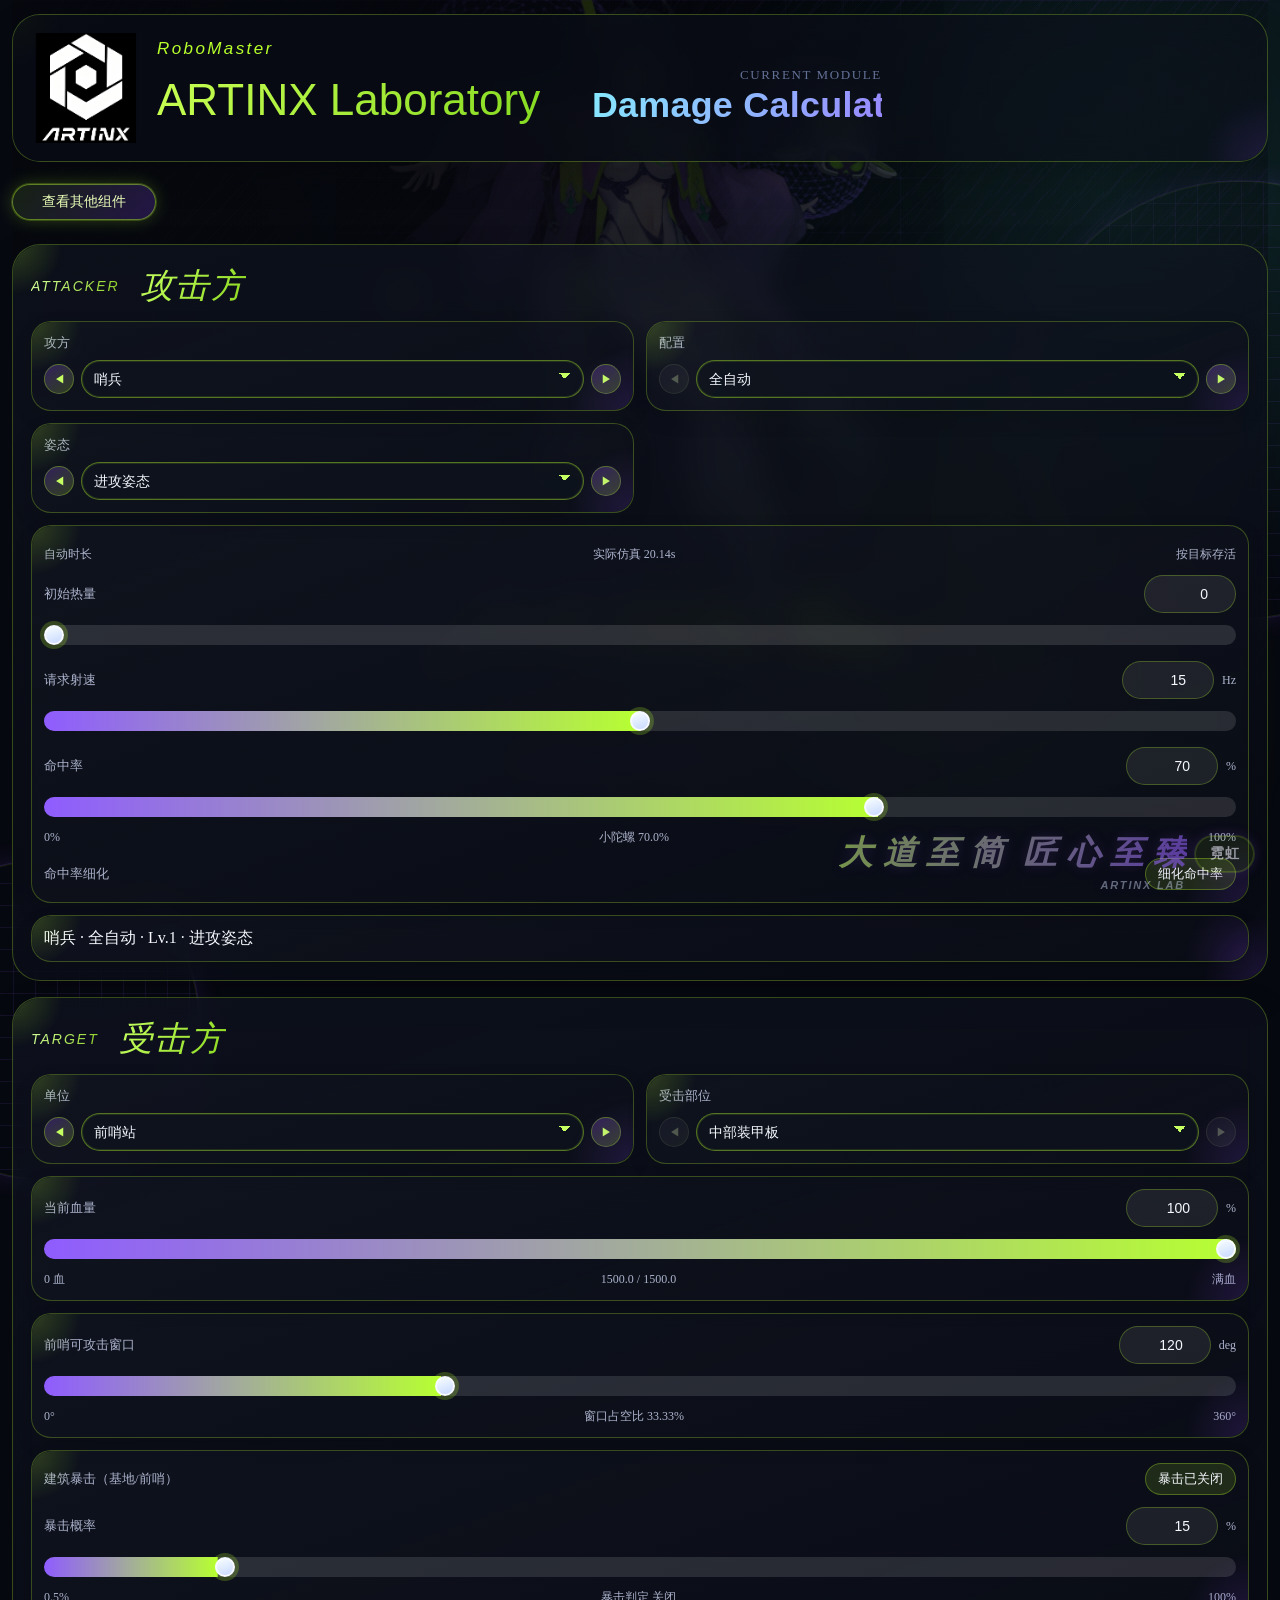
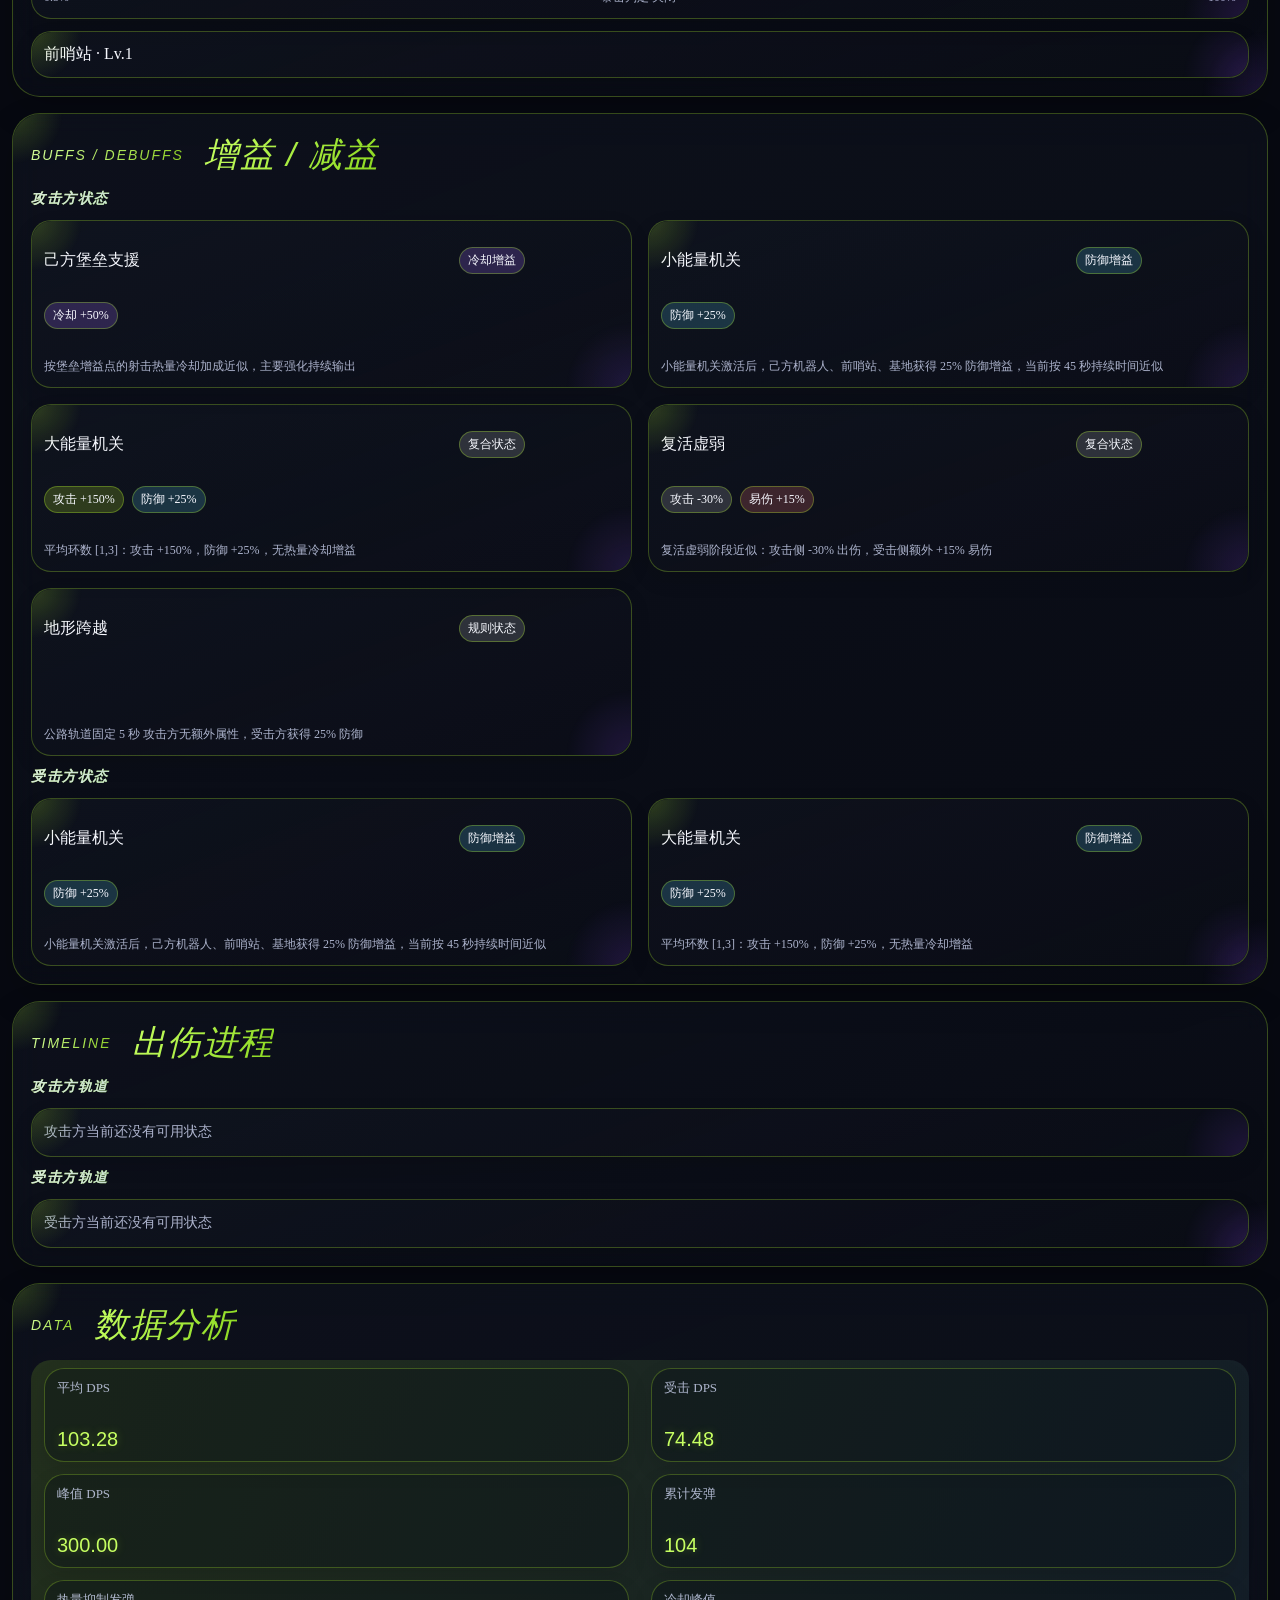
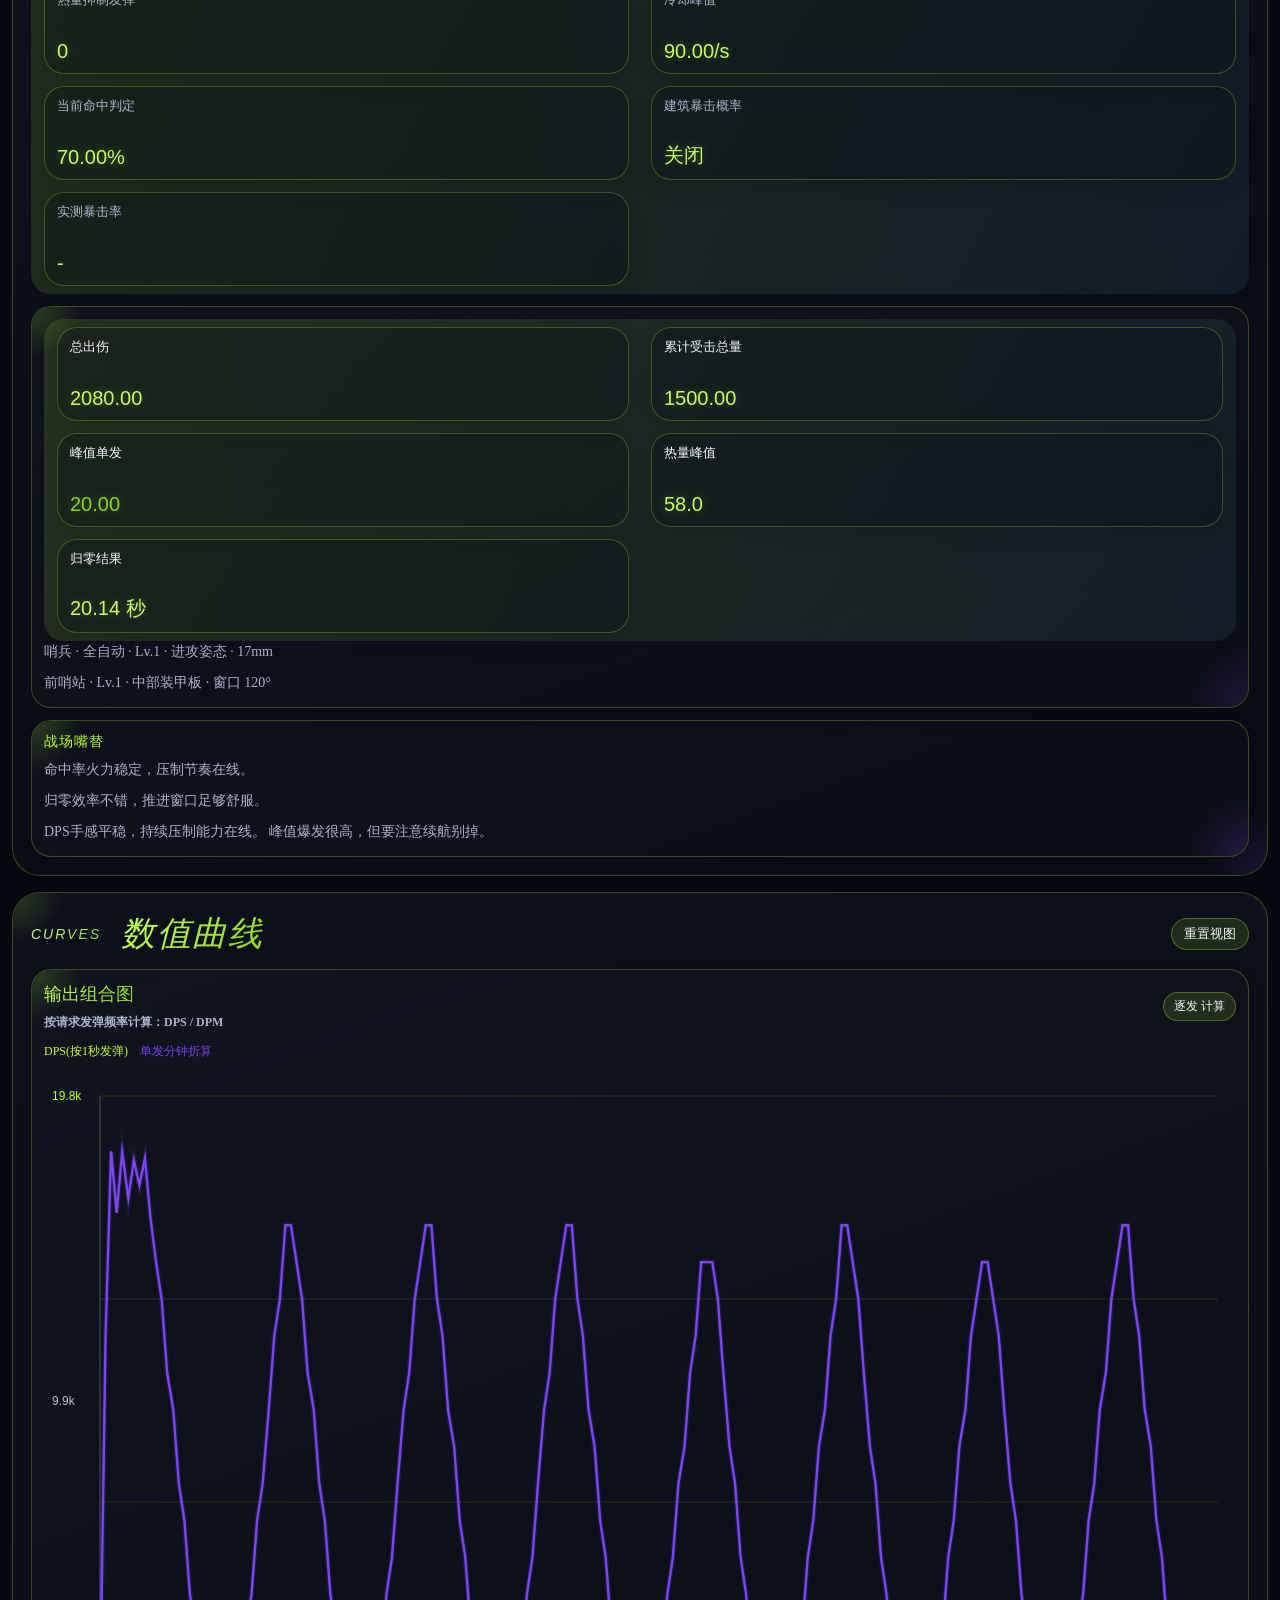
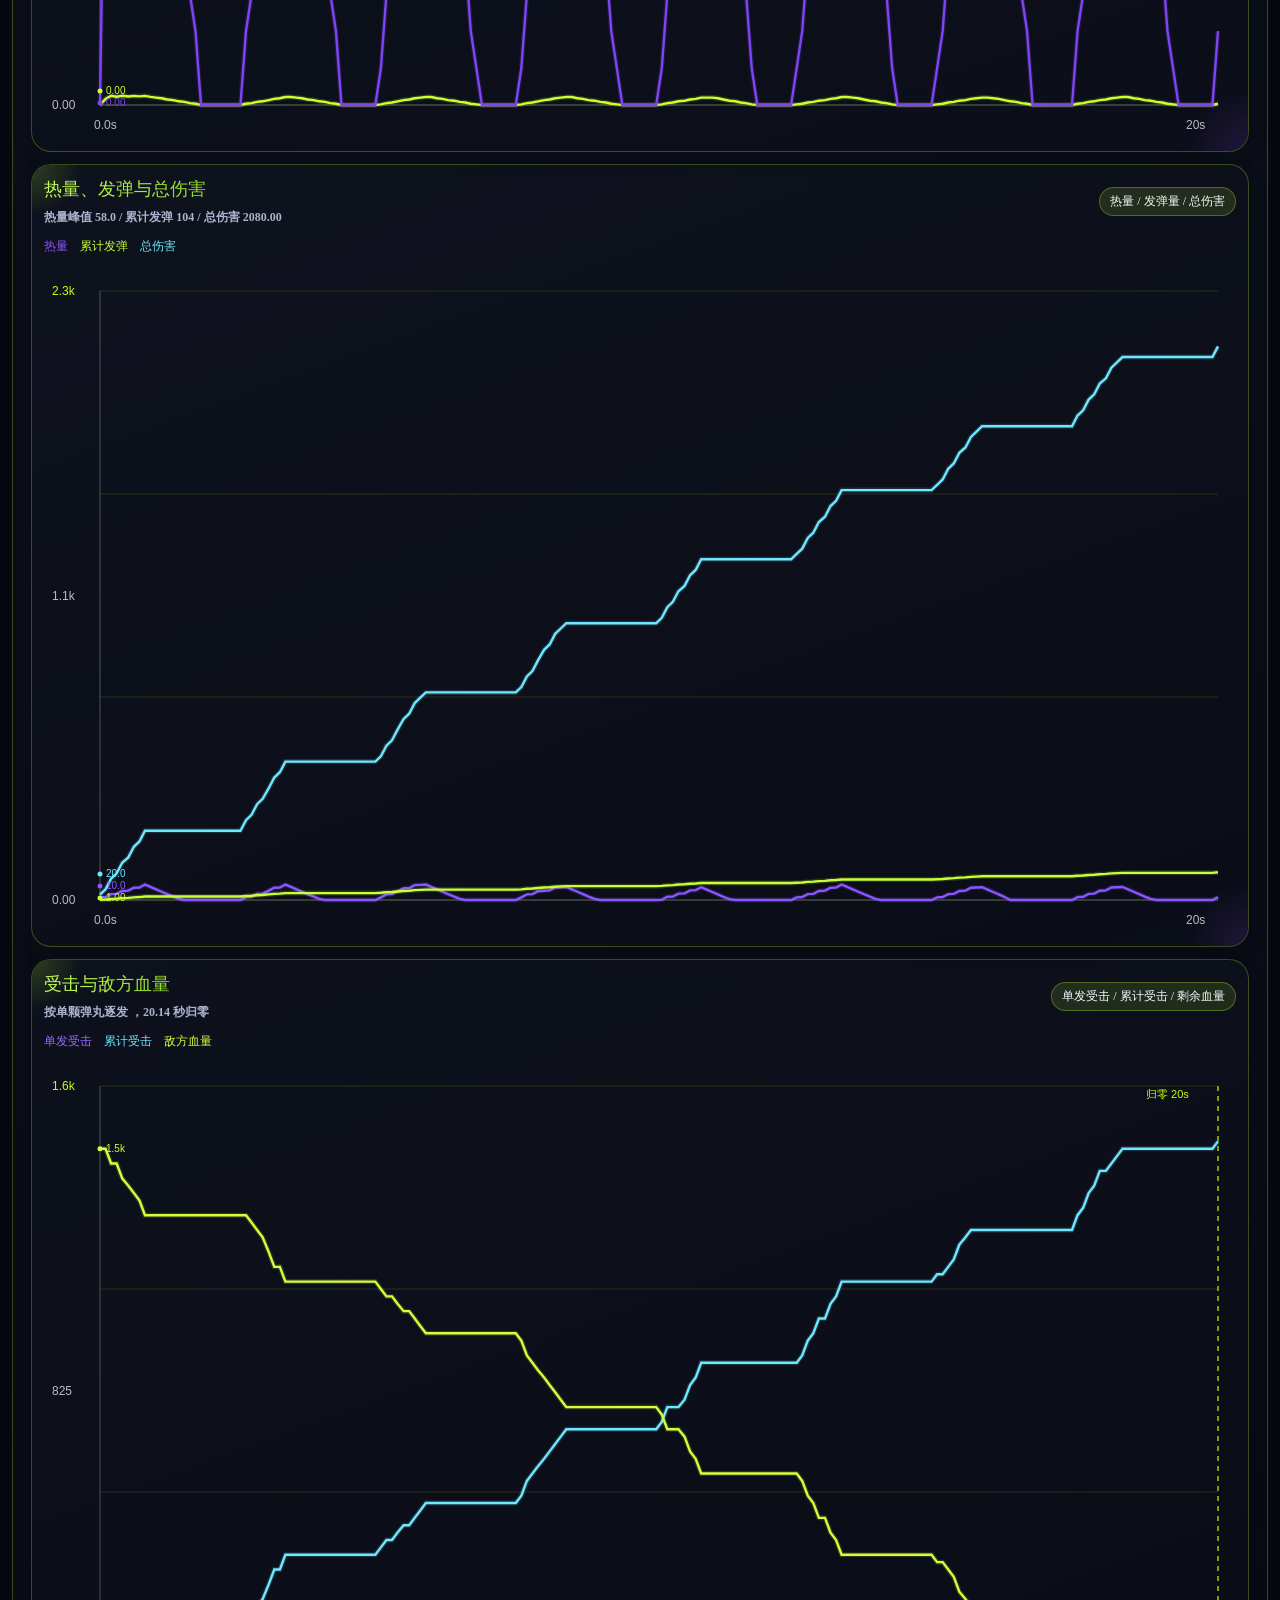
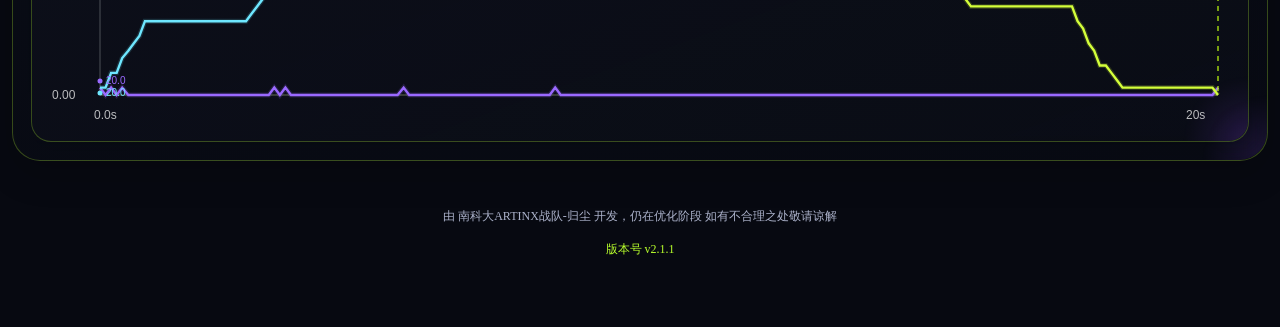
==== pages/ARTINX-Calculate-Lab/ARTINX-Calculate-Lab.html @ 205e6471 "暂时最优版本，实现多组件选择界面/伤害计算优化" ====
<!DOCTYPE html>
<html lang="zh-CN">

<head>
    <meta charset="UTF-8" />
    <meta name="viewport" content="width=device-width, initial-scale=1.0" />
    <title>ARTINX Laboratory</title>
    <link rel="stylesheet" href="ARTINX-Calculate-Lab.css" />
</head>

<body>
    <view id="app" class="page-shell theme-dark">
        <view class="page-backdrop-art">
            <img id="backdropImage" class="page-backdrop-art-image"
                src="../../assets/ARTINX-Calculate-Lab/backdrop-dark.webp" alt="背景" />
            <view class="page-backdrop-art-blend"></view>
        </view>
        <view class="page-backdrop-art-grid"></view>
        <view class="page-backdrop-shade"></view>
        <view id="pageFrost" class="page-content-frost page-content-frost-dark"></view>
        <view class="page-grid"></view>
        <view class="page-glow glow-left"></view>
        <view class="page-glow glow-right"></view>
        <view class="page-glow glow-bottom"></view>
        <view class="page-orbit orbit-one"></view>
        <view class="page-orbit orbit-two"></view>
        <view id="floatingStageTitle" class="floating-stage-title">
            <view class="floating-stage-panel">
                <text class="floating-stage-copy">大&nbsp;道&nbsp;至&nbsp;简&nbsp;&nbsp;匠&nbsp;心&nbsp;至&nbsp;臻</text>
                <view id="floatingThemeSwitch" class="theme-switch floating-theme-switch" data-action="toggle-theme">霓虹
                </view>
            </view>
        </view>
        <view id="appContent" class="page-content"></view>
    </view>

    <script src="lib/damage-lab-core.js"></script>
    <script src="lib/damage-lab-chart.js"></script>
    <script src="ARTINX-Calculate-Lab.js"></script>
</body>

</html>
---- pages/ARTINX-Calculate-Lab/ARTINX-Calculate-Lab.css ----
* {
    box-sizing: border-box;
}

html,
body {
    margin: 0;
    min-height: 100%;
}

view {
    display: block;
}

text {
    display: inline;
}

:root {
    --radius-xl: 28px;
    --radius-lg: 20px;
    --radius-md: 14px;
    --radius-input: 16px;
    --space-xs: 6px;
    --space-sm: 8px;
    --space-md: 12px;
    --space-lg: 16px;
    --blur-card: 14px;
    --content-max: 1320px;
    --shadow-card: 0 14px 34px rgba(0, 0, 0, 0.18);
    --shadow-item: 0 8px 20px rgba(0, 0, 0, 0.12);
    --transition-base: 220ms cubic-bezier(0.22, 1, 0.24, 1);
}

.page-shell {
    --shell-width: min(var(--content-max), calc(100% - 24px));
    position: relative;
    min-height: 100vh;
    overflow-x: hidden;
    isolation: isolate;
    color: var(--text-main);
    background: var(--page-bg);
}

.page-shell.theme-dark {
    --page-bg: #070911;
    --text-main: #f7f9ff;
    --text-soft: rgba(218, 226, 255, 0.78);
    --text-kicker: #b8ff2c;
    --card-bg: linear-gradient(160deg, rgba(17, 22, 35, 0.58), rgba(11, 14, 24, 0.46));
    --item-bg: linear-gradient(160deg, rgba(20, 24, 36, 0.47), rgba(13, 16, 26, 0.34));
    --card-border: rgba(184, 255, 44, 0.26);
    --panel-glow: rgba(184, 255, 44, 0.26);
    --chip-bg: rgba(184, 255, 44, 0.12);
    --chip-border: rgba(184, 255, 44, 0.3);
    --accent-a: #c6ff62;
    --accent-b: #8bd820;
    --accent-c: #72baff;
    --danger-a: #ff7a7a;
}

.page-shell.theme-light {
    --page-bg: #eff1f8;
    --text-main: #1f2440;
    --text-soft: rgba(61, 65, 95, 0.76);
    --text-kicker: #7b4ef0;
    --card-bg: linear-gradient(160deg, rgba(255, 255, 255, 0.68), rgba(247, 240, 255, 0.56));
    --item-bg: linear-gradient(160deg, rgba(255, 255, 255, 0.72), rgba(243, 250, 240, 0.5));
    --card-border: rgba(143, 100, 238, 0.22);
    --panel-glow: rgba(128, 78, 240, 0.2);
    --chip-bg: rgba(143, 100, 238, 0.1);
    --chip-border: rgba(111, 173, 48, 0.24);
    --accent-a: #7f45f2;
    --accent-b: #a8f02f;
    --accent-c: #37c4ff;
    --danger-a: #ec5f5f;
}

.page-shell.theme-dark {
    --slider-left: #8f5cff;
    --slider-right: #b7ff32;
}

.page-shell.theme-light {
    --slider-left: #8f5cff;
    --slider-right: #b6f33a;
}

.page-backdrop-art,
.page-backdrop-art-grid,
.page-backdrop-shade,
.page-content-frost,
.page-grid,
.page-glow,
.page-orbit {
    position: fixed;
    pointer-events: none;
}

.page-backdrop-art,
.page-backdrop-art-grid,
.page-backdrop-shade,
.page-content-frost,
.page-grid {
    top: 0;
    bottom: 0;
    left: 50%;
    width: var(--shell-width);
    transform: translateX(-50%);
}

.page-backdrop-art {
    z-index: 0;
    display: flex;
    justify-content: center;
    align-items: center;
    transition: transform var(--transition-base), opacity var(--transition-base), filter var(--transition-base);
}

.page-backdrop-art-image {
    width: 100%;
    max-width: 100%;
    height: 100vh;
    object-fit: contain;
    object-position: center center;
    opacity: 0.96;
    filter: none;
    transition: inherit;
}

.page-shell.theme-light .page-backdrop-art-image {
    opacity: 0.98;
    filter: none;
}

.page-backdrop-art-blend {
    position: absolute;
    inset: 0;
    background:
        radial-gradient(circle at 84% 36%, rgba(72, 255, 208, 0.14), transparent 34%),
        radial-gradient(circle at 70% 88%, rgba(184, 255, 44, 0.14), transparent 30%);
}

.page-backdrop-art-grid {
    display: block;
    opacity: 0.3;
    background:
        repeating-linear-gradient(126deg, rgba(143, 89, 240, 0.16) 0 2px, transparent 2px 18px),
        radial-gradient(circle at 26% 34%, rgba(133, 84, 245, 0.22) 0, rgba(133, 84, 245, 0.22) 2px, transparent 3px),
        radial-gradient(circle at 72% 58%, rgba(181, 248, 56, 0.18) 0, rgba(181, 248, 56, 0.18) 2px, transparent 3px);
    background-size: 28px 28px, 160px 160px, 180px 180px;
}

.page-shell.theme-light .page-backdrop-art-grid {
    display: block;
    opacity: 0.18;
}

.page-backdrop-shade {
    z-index: 1;
    background:
        linear-gradient(90deg, rgba(7, 9, 15, 0.92) 0%, rgba(7, 9, 15, 0.82) 36%, rgba(7, 9, 15, 0.54) 56%, rgba(7, 9, 15, 0.22) 78%, rgba(7, 9, 15, 0.12) 100%),
        linear-gradient(180deg, rgba(7, 9, 15, 0.08) 0%, rgba(7, 9, 15, 0.46) 70%, rgba(7, 9, 15, 0.72) 100%);
}

.page-shell.theme-light .page-backdrop-shade {
    background:
        linear-gradient(90deg, rgba(244, 240, 252, 0.96) 0%, rgba(244, 240, 252, 0.88) 36%, rgba(245, 250, 239, 0.62) 60%, rgba(240, 250, 238, 0.26) 80%, rgba(240, 250, 238, 0.14) 100%),
        linear-gradient(180deg, rgba(247, 244, 252, 0.08) 0%, rgba(238, 247, 233, 0.42) 72%, rgba(235, 243, 232, 0.64) 100%);
}

.page-content-frost {
    z-index: 2;
    backdrop-filter: none;
    -webkit-backdrop-filter: none;
}

.page-content-frost-dark {
    background: linear-gradient(180deg, rgba(9, 11, 18, 0.04), rgba(9, 11, 18, 0.12) 46%, rgba(9, 11, 18, 0.02) 100%);
}

.page-content-frost-light {
    background: linear-gradient(180deg, rgba(255, 255, 255, 0.04), rgba(255, 255, 255, 0.16) 46%, rgba(255, 255, 255, 0.04) 100%);
}

.page-grid {
    display: block;
    opacity: 0.42;
}

.page-shell.theme-dark .page-grid {
    background-image:
        repeating-linear-gradient(135deg, rgba(145, 76, 255, 0.14) 0 1px, transparent 1px 14px),
        linear-gradient(rgba(145, 76, 255, 0.22) 1px, transparent 1px),
        linear-gradient(90deg, rgba(145, 76, 255, 0.18) 1px, transparent 1px);
}

.page-shell.theme-light .page-grid {
    background-image:
        repeating-linear-gradient(135deg, rgba(127, 69, 242, 0.1) 0 1px, transparent 1px 14px),
        linear-gradient(rgba(127, 69, 242, 0.1) 1px, transparent 1px),
        linear-gradient(90deg, rgba(127, 69, 242, 0.08) 1px, transparent 1px);
}

.page-glow {
    display: none;
}

.glow-left {
    top: 42px;
    left: -74px;
    background: rgba(194, 255, 43, 0.24);
}

.glow-right {
    top: 280px;
    right: -84px;
    background: rgba(127, 69, 242, 0.22);
}

.glow-bottom {
    bottom: 140px;
    left: 50%;
    transform: translateX(-50%);
    background: rgba(96, 215, 255, 0.18);
}

.page-orbit {
    display: block;
    border-radius: 50%;
    border: 1px solid rgba(143, 89, 240, 0.2);
    box-shadow: inset 0 0 0 1px rgba(181, 246, 62, 0.1), 0 0 24px rgba(127, 69, 242, 0.14);
    background-image:
        linear-gradient(rgba(143, 89, 240, 0.1) 1px, transparent 1px),
        linear-gradient(90deg, rgba(143, 89, 240, 0.1) 1px, transparent 1px);
    background-size: 22px 22px;
}

.orbit-one {
    top: 180px;
    right: -180px;
    width: 440px;
    height: 440px;
}

.orbit-two {
    top: 860px;
    left: -120px;
    width: 320px;
    height: 320px;
}

.page-content {
    position: relative;
    z-index: 3;
    width: var(--shell-width);
    margin-inline: auto;
    padding: 14px 0 44px;
    display: flex;
    flex-direction: column;
    gap: 16px;
}

.lab-columns {
    display: grid;
    grid-template-columns: 1fr;
    gap: 16px;
    transition: transform var(--transition-base), opacity var(--transition-base), filter var(--transition-base), max-height var(--transition-base);
}

.lab-columns-hidden {
    opacity: 0;
    transform: translateY(56px);
    filter: blur(4px);
    pointer-events: none;
    max-height: 0;
    overflow: hidden;
}

.lab-main-column,
.lab-right-column {
    display: flex;
    flex-direction: column;
    gap: 16px;
}

.panel-curves {
    overflow: hidden;
}

@media (min-width: 1920px) {
    .page-content {
        width: 70vw;
        max-width: none;
    }
}

.portrait-stage-shell {
    display: none;
}

.backdrop-collapsed .portrait-stage-shell {
    max-height: 74px;
    padding-top: 12px;
    padding-bottom: 12px;
}

.portrait-stage-kicker,
.portrait-stage-title,
.hero-eyebrow,
.panel-kicker,
.floating-stage-copy {
    font-family: "Arial Black", "PingFang SC", "Microsoft YaHei", sans-serif;
    font-style: italic;
}

.portrait-stage-kicker {
    font-size: 14px;
    letter-spacing: 3px;
    color: var(--text-kicker);
}

.portrait-stage-title {
    margin-top: var(--space-sm);
    margin-bottom: 0;
    font-size: clamp(30px, 4vw, 46px);
    line-height: 1.08;
    letter-spacing: 0.8px;
    color: var(--accent-a);
    text-shadow: 0 0 12px var(--panel-glow);
}

.portrait-stage-subtitle {
    margin-top: 8px;
    font-size: 15px;
    line-height: 1.6;
    color: var(--text-soft);
}

.floating-stage-title {
    position: fixed;
    right: clamp(10px, 2.2vw, 26px);
    bottom: clamp(10px, 2.4vw, 24px);
    transform: translateY(20px);
    z-index: 12;
    opacity: 0;
    transition: transform 260ms cubic-bezier(0.22, 1.14, 0.32, 1), opacity 220ms ease;
}

.floating-stage-title-visible {
    opacity: 0.6;
    transform: translateY(0);
}

.page-shell.floating-stage-title-near .floating-stage-title-visible,
.floating-stage-title:hover {
    opacity: 1;
}

.floating-stage-panel {
    display: flex;
    align-items: center;
    gap: 8px;
    padding: 0;
    border: none;
    background: transparent;
    box-shadow: none;
    backdrop-filter: none;
    -webkit-backdrop-filter: none;
}

.page-shell.theme-light .floating-stage-panel {
    background: transparent;
}

.floating-theme-switch {
    white-space: nowrap;
    padding: 4px 9px;
    font-size: 11px;
    font-weight: 700;
    letter-spacing: 0.5px;
    border-color: rgba(184, 255, 44, 0.62);
    background: linear-gradient(135deg, rgba(145, 76, 255, 0.32), rgba(184, 255, 44, 0.22));
    box-shadow: 0 0 0 1px rgba(184, 255, 44, 0.24), 0 0 14px rgba(145, 76, 255, 0.34);
}

.page-shell.floating-stage-title-obstructed .floating-stage-title {
    opacity: 0.6;
}

.page-shell.floating-stage-title-obstructed.floating-stage-title-near .floating-stage-title-visible {
    opacity: 1;
}

.floating-stage-copy {
    position: relative;
    display: inline-block;
    font-size: clamp(26px, 2.6vw, 39px);
    letter-spacing: 0.6px;
    color: transparent;
    background: linear-gradient(120deg, var(--accent-a), #8f5cff);
    -webkit-background-clip: text;
    background-clip: text;
    font-weight: 900;
    text-shadow: 0 0 14px rgba(145, 76, 255, 0.3);
}

.floating-stage-copy::after {
    content: 'ARTINX LAB';
    position: absolute;
    right: 2px;
    bottom: -15px;
    font-size: 11px;
    letter-spacing: 1.8px;
    color: rgba(214, 226, 255, 0.72);
    white-space: nowrap;
}

.page-shell.theme-light .floating-stage-copy {
    background: linear-gradient(120deg, #c7b4ff, #7f45f2);
    -webkit-background-clip: text;
    background-clip: text;
}

.page-shell.theme-light .floating-stage-copy::after {
    color: rgba(108, 88, 152, 0.62);
}

.hero-card,
.panel-card,
.control-panel {
    border-radius: var(--radius-xl);
    border: 1px solid var(--card-border);
    background: var(--card-bg);
    box-shadow: var(--shadow-card);
    backdrop-filter: blur(var(--blur-card));
    -webkit-backdrop-filter: blur(var(--blur-card));
}

.hero-card,
.panel-card,
.control-panel,
.field-item,
.metric-card,
.effect-card,
.chart-card,
.summary-box,
.summary-highlight-card,
.timeline-board,
.control-cluster,
.compact-empty,
.taunt-box {
    position: relative;
    overflow: hidden;
}

.hero-card::before,
.panel-card::before,
.control-panel::before,
.field-item::before,
.metric-card::before,
.effect-card::before,
.chart-card::before,
.summary-box::before,
.summary-highlight-card::before,
.timeline-board::before,
.control-cluster::before,
.compact-empty::before,
.taunt-box::before {
    content: '';
    position: absolute;
    inset: 0;
    pointer-events: none;
    border-radius: inherit;
    background:
        radial-gradient(60px 60px at 0% 0%, rgba(184, 255, 44, 0.2), transparent 84%),
        radial-gradient(76px 76px at 100% 100%, rgba(145, 76, 255, 0.16), transparent 86%);
}

.page-shell.theme-light .hero-card::before,
.page-shell.theme-light .panel-card::before,
.page-shell.theme-light .control-panel::before,
.page-shell.theme-light .field-item::before,
.page-shell.theme-light .metric-card::before,
.page-shell.theme-light .effect-card::before,
.page-shell.theme-light .chart-card::before,
.page-shell.theme-light .summary-box::before,
.page-shell.theme-light .summary-highlight-card::before,
.page-shell.theme-light .timeline-board::before,
.page-shell.theme-light .control-cluster::before,
.page-shell.theme-light .compact-empty::before,
.page-shell.theme-light .taunt-box::before {
    background:
        radial-gradient(88px 88px at 0% 0%, rgba(143, 100, 238, 0.12), transparent 90%),
        radial-gradient(102px 102px at 100% 100%, rgba(171, 241, 63, 0.1), transparent 92%);
}

.hero-top,
.hero-tags,
.panel-card>* {
    position: relative;
    z-index: 1;
}

.hero-texts {
    max-width: min(86vw, 980px);
}

.hero-card::after {
    content: '';
    position: absolute;
    inset: 0;
    pointer-events: none;
    background: linear-gradient(90deg, rgba(7, 10, 18, 0.84) 0%, rgba(7, 10, 18, 0.76) 44%, rgba(7, 10, 18, 0.24) 72%, rgba(7, 10, 18, 0.04) 100%);
}

.page-shell.theme-light .hero-card::after {
    background: linear-gradient(90deg, rgba(240, 245, 252, 0.86) 0%, rgba(240, 245, 252, 0.78) 44%, rgba(240, 245, 252, 0.24) 72%, rgba(240, 245, 252, 0.05) 100%);
}

.collapse-bridge {
    display: flex;
    align-items: flex-start;
    justify-content: center;
    flex-direction: column;
    margin-top: 6px;
    margin-bottom: 8px;
    position: relative;
    z-index: 9;
}

.collapse-bridge-visible {
    display: flex;
}

.collapse-bridge-btn {
    min-width: 144px;
    text-align: center;
    box-shadow: 0 0 0 1px rgba(184, 255, 44, 0.2), 0 0 18px rgba(184, 255, 44, 0.22);
}

.page-shell.theme-dark .collapse-bridge-btn {
    border-color: rgba(184, 255, 44, 0.44);
    background: linear-gradient(125deg, rgba(28, 42, 21, 0.76), rgba(63, 34, 124, 0.52));
    color: #eaffb8;
}

.page-shell.theme-light .collapse-bridge-btn {
    border-color: rgba(127, 69, 242, 0.36);
    background: linear-gradient(125deg, rgba(238, 247, 232, 0.9), rgba(236, 226, 255, 0.86));
    color: #5f33b5;
    box-shadow: 0 0 0 1px rgba(127, 69, 242, 0.2), 0 0 16px rgba(127, 69, 242, 0.2);
}

.collapse-bridge-line {
    display: none;
}

.component-revolver {
    --revolver-size: clamp(316px, 32vw, 388px);
    display: none;
    align-items: flex-start;
    justify-content: center;
    flex-direction: column;
    margin-top: 2px;
    margin-bottom: 12px;
}

.component-revolver-visible {
    display: flex;
}

.revolver-shell-wrap {
    width: 100%;
    display: flex;
    justify-content: flex-start;
    position: relative;
}

.revolver-shell {
    --revolver-slot-radius: calc(var(--revolver-size) * -0.42);
    --hover-x: 50%;
    --hover-y: 50%;
    --hover-alpha: 0;
    position: relative;
    width: var(--revolver-size);
    height: var(--revolver-size);
    border-radius: 50%;
    aspect-ratio: 1 / 1;
    border: 1px solid rgba(145, 76, 255, 0.45);
    background:
        radial-gradient(circle closest-side at var(--hover-x) var(--hover-y), rgba(94, 255, 228, var(--hover-alpha)) 0%, rgba(94, 255, 228, calc(var(--hover-alpha) * 0.42)) 54%, transparent 72%),
        radial-gradient(circle at 32% 28%, rgba(145, 76, 255, 0.24), transparent 44%),
        radial-gradient(circle at 70% 72%, rgba(184, 255, 44, 0.2), transparent 46%),
        repeating-linear-gradient(145deg, rgba(18, 25, 44, 0.42) 0 10px, rgba(9, 14, 28, 0.42) 10px 20px),
        linear-gradient(160deg, rgba(15, 20, 36, 0.82), rgba(11, 25, 18, 0.66));
    box-shadow:
        inset 0 0 24px rgba(145, 76, 255, 0.24),
        inset 0 0 44px rgba(88, 255, 224, 0.08),
        0 0 34px rgba(184, 255, 44, 0.24);
    transition: box-shadow 220ms ease, border-color 220ms ease, transform 260ms cubic-bezier(0.22, 1.12, 0.3, 1);
}

.revolver-shell::after {
    content: '';
    position: absolute;
    inset: 8%;
    border-radius: 50%;
    pointer-events: none;
    border: 1px solid rgba(72, 255, 208, 0.24);
    background:
        conic-gradient(from 0deg, rgba(72, 255, 208, 0.14), rgba(127, 69, 242, 0.06), rgba(184, 255, 44, 0.12), rgba(72, 255, 208, 0.14));
    mix-blend-mode: screen;
    animation: revolver-pulse 5.2s linear infinite;
}

.revolver-shell-hovering {
    border-color: rgba(72, 255, 208, 0.56);
    box-shadow:
        inset 0 0 26px rgba(72, 255, 208, 0.18),
        inset 0 0 34px rgba(145, 76, 255, 0.22),
        0 0 34px rgba(72, 255, 208, 0.2),
        0 0 24px rgba(184, 255, 44, 0.18);
}

@keyframes revolver-pulse {
    0% {
        transform: rotate(0deg) scale(1);
        opacity: 0.6;
    }

    50% {
        transform: rotate(180deg) scale(1.01);
        opacity: 0.9;
    }

    100% {
        transform: rotate(360deg) scale(1);
        opacity: 0.6;
    }
}

.revolver-shell::before {
    content: '';
    position: absolute;
    inset: calc(var(--revolver-size) * 0.11);
    border-radius: 50%;
    border: 1px dashed rgba(194, 255, 43, 0.24);
}

.revolver-centerline {
    position: absolute;
    left: 50%;
    top: 50%;
    right: auto;
    bottom: auto;
    transform: translate(-50%, calc(-50% - 56px));
    width: min(68%, 260px);
    border: none;
    background: none;
    pointer-events: none;
    display: flex;
    justify-content: center;
    z-index: 3;
}

.revolver-centerline-text {
    display: block;
    max-width: min(100%, 240px);
    padding: 6px 12px;
    border-radius: 999px;
    border: 1px solid rgba(184, 255, 44, 0.28);
    background: rgba(9, 14, 25, 0.72);
    text-align: center;
    white-space: nowrap;
    overflow: hidden;
    text-overflow: ellipsis;
    font-size: 11px;
    font-weight: 700;
    letter-spacing: 0.3px;
    color: rgba(223, 245, 255, 0.9);
    text-shadow: 0 0 10px rgba(145, 76, 255, 0.34);
}

.revolver-rotator {
    position: absolute;
    left: 50%;
    top: 50%;
    width: 0;
    height: 0;
    transform: translate(-50%, -50%) rotate(0deg);
    transition: transform 120ms cubic-bezier(0.22, 1, 0.24, 1);
    cursor: grab;
}

.revolver-rotator-dragging {
    transition: none;
}

.revolver-rotator-snapping {
    transition: transform 360ms cubic-bezier(0.18, 1.32, 0.24, 1);
}

.revolver-rotator:active {
    cursor: grabbing;
}

.revolver-slot {
    position: absolute;
    left: 0;
    top: 0;
    width: clamp(66px, calc(var(--revolver-size) * 0.2), 82px);
    height: clamp(66px, calc(var(--revolver-size) * 0.2), 82px);
    margin-left: calc(clamp(66px, calc(var(--revolver-size) * 0.2), 82px) / -2);
    margin-top: calc(clamp(66px, calc(var(--revolver-size) * 0.2), 82px) / -2);
    border-radius: 50%;
    border: 1px solid rgba(145, 76, 255, 0.36);
    background: linear-gradient(160deg, rgba(88, 52, 164, 0.52), rgba(24, 48, 30, 0.66));
    box-shadow: inset 0 0 14px rgba(145, 76, 255, 0.26), 0 0 14px rgba(184, 255, 44, 0.14);
    display: flex;
    align-items: center;
    justify-content: center;
    transition: transform 160ms cubic-bezier(0.34, 1.56, 0.64, 1), box-shadow 160ms ease, border-color 160ms ease;
}

.revolver-slot:hover {
    transform: scale(1.12);
    box-shadow: inset 0 0 16px rgba(145, 76, 255, 0.36), 0 0 14px rgba(184, 255, 44, 0.26);
}

.revolver-slot:active {
    transform: scale(1.05);
    box-shadow: inset 0 0 18px rgba(72, 255, 208, 0.34), 0 0 20px rgba(184, 255, 44, 0.38);
}

.revolver-slot-available {
    border-color: rgba(184, 255, 44, 0.45);
    background: radial-gradient(circle at 38% 34%, rgba(184, 255, 44, 0.44), rgba(62, 34, 124, 0.72));
}

.revolver-slot-locked {
    border-color: rgba(145, 76, 255, 0.44);
    background: linear-gradient(160deg, rgba(106, 72, 176, 0.48), rgba(35, 43, 66, 0.58));
}

.revolver-slot-active {
    transform: scale(1.16);
    box-shadow: 0 0 0 2px rgba(184, 255, 44, 0.32), 0 0 20px rgba(184, 255, 44, 0.44), 0 0 24px rgba(72, 255, 208, 0.26);
}

.revolver-slot-label {
    font-size: 13px;
    font-weight: 700;
    letter-spacing: 0.5px;
    color: #e9f4ff;
    user-select: none;
}

.revolver-center {
    position: absolute;
    left: 50%;
    top: 50%;
    width: clamp(104px, calc(var(--revolver-size) * 0.28), 142px);
    height: clamp(36px, calc(var(--revolver-size) * 0.095), 46px);
    transform: translate(-50%, calc(-50% + 4px));
    border-radius: 999px;
    border: 1px solid rgba(184, 255, 44, 0.4);
    background: linear-gradient(160deg, rgba(145, 76, 255, 0.3), rgba(14, 18, 30, 0.85));
    box-shadow: inset 0 0 14px rgba(184, 255, 44, 0.24), 0 0 16px rgba(145, 76, 255, 0.28);
    display: flex;
    align-items: center;
    justify-content: center;
    z-index: 7;
    cursor: pointer;
    transition: transform 160ms ease, box-shadow 160ms ease, border-color 160ms ease;
}

.revolver-center:hover {
    transform: translate(-50%, calc(-50% + 4px)) scale(1.04);
    border-color: rgba(184, 255, 44, 0.56);
    box-shadow: inset 0 0 16px rgba(184, 255, 44, 0.3), 0 0 20px rgba(145, 76, 255, 0.38);
}

.revolver-center:active {
    transform: translate(-50%, calc(-50% + 4px)) scale(0.97);
    box-shadow: inset 0 0 20px rgba(72, 255, 208, 0.34), 0 0 24px rgba(184, 255, 44, 0.28);
}

.revolver-center-text {
    font-size: clamp(15px, calc(var(--revolver-size) * 0.048), 19px);
    font-weight: 800;
    letter-spacing: 1.2px;
    color: #dffb87;
}

.revolver-hint {
    display: none;
}

.revolver-module-panel {
    order: -1;
    margin-top: 0;
    margin-bottom: 16px;
    margin-left: 8px;
    max-width: min(58vw, 500px);
    padding: 8px 12px;
    border-radius: 14px;
    border: 1px solid rgba(72, 255, 208, 0.26);
    background:
        linear-gradient(135deg, rgba(10, 16, 28, 0.76), rgba(12, 26, 20, 0.62));
    box-shadow: inset 0 0 16px rgba(127, 69, 242, 0.2), 0 0 18px rgba(72, 255, 208, 0.14);
    pointer-events: none;
}

.revolver-module-text {
    display: block;
    font-size: 13px;
    font-weight: 800;
    letter-spacing: 0.4px;
    color: #d7f5ff;
    text-shadow: 0 0 10px rgba(127, 69, 242, 0.34);
}

.revolver-module-detail {
    display: block;
    margin-top: 4px;
    font-size: 12px;
    color: rgba(201, 227, 255, 0.82);
}

.page-shell.theme-light .revolver-shell {
    border-color: rgba(127, 69, 242, 0.25);
    background:
        radial-gradient(circle at 32% 28%, rgba(127, 69, 242, 0.2), transparent 44%),
        radial-gradient(circle at 70% 72%, rgba(168, 240, 47, 0.16), transparent 46%),
        linear-gradient(165deg, rgba(255, 255, 255, 0.86), rgba(236, 249, 234, 0.74));
}

.page-shell.theme-light .revolver-centerline {
    background: none;
}

.page-shell.theme-light .revolver-centerline-text {
    border-color: rgba(127, 69, 242, 0.26);
    background: rgba(248, 250, 255, 0.82);
    color: rgba(63, 34, 116, 0.9);
    text-shadow: 0 0 8px rgba(127, 69, 242, 0.2);
}

.page-shell.theme-light .revolver-center {
    border-color: rgba(127, 69, 242, 0.28);
    background: linear-gradient(160deg, rgba(127, 69, 242, 0.18), rgba(248, 251, 255, 0.86));
}

.page-shell.theme-light .revolver-slot {
    border-color: rgba(127, 69, 242, 0.32);
    background: linear-gradient(160deg, rgba(177, 150, 244, 0.54), rgba(206, 244, 170, 0.64));
    box-shadow: inset 0 0 12px rgba(127, 69, 242, 0.16), 0 0 12px rgba(127, 69, 242, 0.12);
}

.page-shell.theme-light .revolver-slot-available {
    border-color: rgba(111, 173, 48, 0.44);
    background: radial-gradient(circle at 36% 32%, rgba(168, 240, 47, 0.42), rgba(155, 118, 241, 0.56));
}

.page-shell.theme-light .revolver-slot-locked {
    border-color: rgba(127, 69, 242, 0.34);
    background: linear-gradient(160deg, rgba(204, 188, 246, 0.54), rgba(214, 230, 245, 0.62));
}

.page-shell.theme-light .revolver-slot-label {
    color: rgba(66, 36, 126, 0.98);
    text-shadow: 0 0 8px rgba(255, 255, 255, 0.82), 0 0 8px rgba(127, 69, 242, 0.26);
    font-weight: 800;
}

.page-shell.theme-light .revolver-slot-active .revolver-slot-label {
    color: rgba(45, 23, 88, 1);
}

.page-shell.theme-light .revolver-center-text {
    color: #7f45f2;
}

.hero-card,
.panel-card.compact {
    padding: 18px;
}

.hero-top,
.hero-brand,
.hero-switch-group,
.hero-tags,
.panel-header,
.panel-heading-inline,
.field-row,
.effect-row,
.metric-row,
.summary-highlight-row,
.timeline-row-head,
.timeline-axis,
.chart-head,
.legend-row,
.mini-slider,
.range-labels {
    display: flex;
    align-items: center;
}

.hero-top,
.panel-header,
.chart-head,
.mini-slider,
.range-labels,
.timeline-axis,
.timeline-row-head {
    justify-content: space-between;
}

.hero-brand,
.panel-heading-inline,
.hero-switch-group,
.hero-tags,
.legend-row {
    gap: 14px;
}

.hero-logo {
    width: 110px;
    height: 110px;
    object-fit: contain;
    margin-right: 2px;
    transition: transform 300ms cubic-bezier(0.25, 0.85, 0.3, 1), filter 220ms ease;
    will-change: transform;
}

.hero-texts {
    min-width: 0;
    transition: transform 320ms cubic-bezier(0.25, 0.85, 0.3, 1), opacity 200ms ease;
    will-change: transform;
}

.hero-eyebrow {
    display: block;
    color: var(--text-kicker);
    letter-spacing: 2.4px;
    font-size: 17px;
}

.hero-title,
.panel-title,
.chart-title,
.picker-value,
.metric-value,
.summary-highlight-value {
    margin: 0;
    color: var(--accent-a);
    text-shadow: 0 0 10px var(--panel-glow);
    font-family: "Arial Black", "PingFang SC", "Microsoft YaHei", sans-serif;
}

.hero-title,
.panel-title,
.chart-title,
.panel-title-inline {
    display: inline-block;
    color: transparent;
    background: linear-gradient(120deg, var(--accent-a), var(--accent-b));
    -webkit-background-clip: text;
    background-clip: text;
    text-shadow: none;
}

.hero-title {
    background: linear-gradient(120deg, #c8ff52, #86da22);
    -webkit-background-clip: text;
    background-clip: text;
}

.page-shell.theme-light .hero-title,
.page-shell.theme-light .panel-title,
.page-shell.theme-light .chart-title,
.page-shell.theme-light .panel-title-inline {
    background: linear-gradient(120deg, #c2afff, #7f45f2);
    -webkit-background-clip: text;
    background-clip: text;
}

.hero-title {
    margin-top: 0;
    font-size: clamp(30px, 5vw, 44px);
    line-height: 1.1;
}

.hero-title-row {
    display: flex;
    align-items: flex-end;
    justify-content: space-between;
    gap: 12px;
    margin-top: var(--space-sm);
    flex-wrap: nowrap;
    width: 100%;
    overflow: hidden;
}

.hero-title-row .hero-title {
    flex: 0 1 auto;
}

.hero-copy {
    display: block;
    margin-top: var(--space-md);
    font-size: 14px;
    line-height: 1.65;
    color: var(--text-soft);
}

.hero-component-indicator {
    display: flex;
    flex-direction: column;
    align-items: flex-end;
    margin-left: auto;
    min-width: 240px;
    max-width: 40%;
    text-align: right;
    transition: transform 700ms cubic-bezier(0.18, 1.22, 0.24, 1), opacity 220ms ease;
}

.hero-component-kicker {
    display: block;
    margin-top: 0;
    margin-bottom: 4px;
    font-size: 13px;
    letter-spacing: 1.6px;
    color: rgba(112, 128, 168, 0.88);
}

.hero-component-name {
    display: inline-block;
    margin-top: 0;
    font-size: clamp(20px, 2.8vw, 38px);
    font-weight: 800;
    letter-spacing: 0.3px;
    font-family: "Arial Black", "Trebuchet MS", "PingFang SC", sans-serif;
    line-height: 1.04;
    white-space: nowrap;
    overflow: hidden;
    text-overflow: ellipsis;
    max-width: min(48vw, 520px);
    margin-left: auto;
    text-align: right;
    color: transparent;
    background: linear-gradient(120deg, #86e9ff, #9b7bff);
    -webkit-background-clip: text;
    background-clip: text;
}

.page-shell.theme-light .hero-component-name {
    background: linear-gradient(120deg, #2c5dd9, #2aa7e8);
    -webkit-background-clip: text;
    background-clip: text;
}

.page-shell.theme-light .hero-component-kicker {
    color: rgba(83, 96, 132, 0.92);
}

.hero-switch-group {
    flex-wrap: wrap;
    justify-content: flex-end;
}

.theme-switch,
.hero-tag,
.chart-chip,
.timeline-picker,
.effect-badge,
.effect-pill {
    border-radius: 999px;
    border: 1px solid var(--chip-border);
    background: var(--chip-bg);
    color: var(--text-main);
}

.theme-switch {
    padding: 8px 14px;
    font-size: 14px;
    cursor: pointer;
    user-select: none;
    transition: transform 140ms ease, box-shadow 140ms ease, border-color 140ms ease;
}

.theme-switch:hover {
    transform: translateY(-1px);
    box-shadow: 0 6px 14px var(--panel-glow);
}

.floating-theme-switch:hover {
    border-color: rgba(184, 255, 44, 0.82);
    box-shadow: 0 0 0 1px rgba(184, 255, 44, 0.3), 0 0 18px rgba(145, 76, 255, 0.4);
}

.theme-switch.mini {
    padding: 6px 12px;
    font-size: 13px;
}

.hero-tags {
    margin-top: var(--space-md);
    flex-wrap: wrap;
}

.hero-tag {
    padding: 6px 12px;
    font-size: 13px;
}

.panel-kicker {
    color: transparent;
    background: linear-gradient(115deg, #d4ff9a, #8ecf24);
    -webkit-background-clip: text;
    background-clip: text;
    letter-spacing: 2px;
    font-size: 14px;
}

.page-shell.theme-light .panel-kicker {
    background: linear-gradient(115deg, #cebfff, #7f45f2);
    -webkit-background-clip: text;
    background-clip: text;
}

.panel-title-inline {
    margin-left: var(--space-xs);
    font-size: clamp(22px, 3vw, 34px);
    font-family: "Arial Black", "PingFang SC", "Microsoft YaHei", sans-serif;
    font-style: italic;
    letter-spacing: 1.6px;
}

.section-label {
    font-family: "Arial Black", "PingFang SC", "Microsoft YaHei", sans-serif;
    font-style: italic;
    font-weight: 700;
    letter-spacing: 1.6px;
    display: inline-block;
    color: transparent;
    background: linear-gradient(120deg, #c8ff52, #86da22);
    -webkit-background-clip: text;
    background-clip: text;
}

.panel-card.compact>view+view,
.panel-card.compact>text+view,
.panel-card.compact>view+text {
    margin-top: var(--space-md);
}

.section-label,
.metric-label,
.chart-subtitle,
.mini-label,
.field-label,
.effect-copy,
.effect-meta,
.summary-line,
.taunt-line,
.range-labels,
.legend-label,
.slider-input-suffix {
    color: var(--text-soft);
}

.section-label {
    font-size: 14px;
    letter-spacing: 1.6px;
    font-weight: 900;
}

.section-gap {
    margin-top: var(--space-md);
}

.field-grid,
.effect-grid,
.metric-grid,
.summary-highlight-grid {
    display: grid;
    grid-template-columns: repeat(2, minmax(0, 1fr));
    gap: var(--space-md);
}

.field-item,
.metric-card,
.effect-card,
.chart-card,
.summary-box,
.summary-highlight-card,
.timeline-board,
.control-cluster,
.compact-empty,
.taunt-box {
    border-radius: var(--radius-lg);
    border: 1px solid var(--card-border);
    background: var(--item-bg);
    box-shadow: var(--shadow-item);
}

.field-item,
.metric-card,
.effect-card,
.summary-highlight-card {
    padding: var(--space-md);
}

.metric-card,
.effect-card,
.summary-highlight-card {
    min-height: 112px;
    display: flex;
    flex-direction: column;
    justify-content: space-between;
}

.metric-card,
.summary-highlight-card {
    width: calc(100% - 10px);
    justify-self: center;
}

.metric-grid,
.summary-highlight-grid {
    position: relative;
    isolation: isolate;
    border-radius: var(--radius-lg);
    padding: 8px;
    justify-items: center;
}

.metric-grid::before,
.summary-highlight-grid::before {
    content: '';
    position: absolute;
    inset: 0;
    border-radius: inherit;
    pointer-events: none;
    background: linear-gradient(110deg, rgba(184, 255, 44, 0.26) 0%, rgba(46, 113, 255, 0.18) 46%, rgba(145, 76, 255, 0.24) 100%);
    background-size: 320% 120%;
    background-position: 0% 50%;
    opacity: 0.52;
}

.page-shell.theme-light .metric-grid::before,
.page-shell.theme-light .summary-highlight-grid::before {
    background: linear-gradient(110deg, rgba(127, 69, 242, 0.18) 0%, rgba(152, 213, 66, 0.14) 52%, rgba(127, 69, 242, 0.2) 100%);
    background-size: 320% 120%;
    opacity: 0.6;
}

.metric-grid>*,
.summary-highlight-grid>* {
    position: relative;
    z-index: 1;
}

.metric-card,
.summary-highlight-card {
    min-height: 94px;
    padding: 10px 12px;
    background: rgba(8, 12, 22, 0.34);
}

.page-shell.theme-light .metric-card,
.page-shell.theme-light .summary-highlight-card {
    background: rgba(255, 255, 255, 0.36);
}

.metric-grid .metric-card::before,
.summary-highlight-grid .summary-highlight-card::before {
    display: none;
}

.metric-value,
.summary-highlight-value {
    margin-top: var(--space-sm);
    font-size: 20px;
}

.field-item.full-span,
.control-cluster,
.field-note,
.timeline-board,
.summary-box,
.chart-card,
.compact-empty,
.taunt-box {
    grid-column: 1 / -1;
}

.field-label {
    display: block;
    margin-bottom: var(--space-sm);
    font-size: 13px;
}

.picker-value {
    font-size: 20px;
}

.picker-container select,
.slider-input,
.timeline-range,
input[type="range"],
select {
    width: 100%;
}

.picker-stepper-shell {
    display: grid;
    grid-template-columns: 30px minmax(0, 1fr) 30px;
    align-items: center;
    gap: 7px;
}

.picker-stepper-shell .picker-container {
    min-width: 0;
}

.picker-stepper-btn {
    height: 30px;
    border-radius: 999px;
    border: 1px solid var(--chip-border);
    background: linear-gradient(145deg, rgba(145, 76, 255, 0.28), rgba(184, 255, 44, 0.2));
    color: var(--accent-a);
    font-size: 11px;
    line-height: 1;
    cursor: pointer;
    transition: transform 140ms ease, opacity 140ms ease, border-color 140ms ease;
}

.picker-stepper-btn:hover {
    transform: translateY(-1px);
}

.picker-stepper-btn:active {
    transform: scale(0.96);
}

.picker-stepper-btn-disabled {
    opacity: 0.32;
    pointer-events: none;
    filter: saturate(0.35);
}

.page-shell.theme-light .picker-stepper-btn {
    background: linear-gradient(145deg, rgba(127, 69, 242, 0.2), rgba(168, 240, 47, 0.14));
    color: #6d3fd4;
}

select,
input[type="number"],
input[type="text"] {
    appearance: none;
    border: 1px solid var(--card-border);
    background: rgba(255, 255, 255, 0.08);
    color: var(--text-main);
    border-radius: 999px;
    padding: 10px 12px;
    font-size: 14px;
    outline: none;
}

select {
    padding-right: 34px;
    border-color: rgba(184, 255, 44, 0.42);
    background-color: rgba(14, 20, 30, 0.72);
    box-shadow: inset 0 0 0 1px rgba(184, 255, 44, 0.12);
    background-image:
        linear-gradient(45deg, transparent 50%, var(--accent-a) 50%),
        linear-gradient(135deg, var(--accent-a) 50%, transparent 50%);
    background-position:
        calc(100% - 18px) calc(50% - 3px),
        calc(100% - 12px) calc(50% - 3px);
    background-size: 6px 6px, 6px 6px;
    background-repeat: no-repeat;
}

select:focus,
input[type="number"]:focus,
input[type="text"]:focus {
    box-shadow: 0 0 0 2px rgba(184, 255, 44, 0.28);
}

.page-shell.theme-dark select {
    color-scheme: dark;
}

.page-shell.theme-light select {
    color-scheme: light;
    border-color: rgba(127, 69, 242, 0.34);
    background-color: rgba(255, 255, 255, 0.84);
    box-shadow: inset 0 0 0 1px rgba(127, 69, 242, 0.1);
}

select option,
select optgroup {
    background-color: #121726;
    color: #e7ecff;
}

select option:checked {
    background: linear-gradient(90deg, rgba(194, 255, 18, 0.72), rgba(134, 255, 40, 0.68));
    color: #041020;
}

.page-shell.theme-light select option,
.page-shell.theme-light select optgroup {
    background-color: #f3f5ff;
    color: #252a47;
}

.page-shell.theme-light select option:checked {
    background: linear-gradient(90deg, rgba(127, 69, 242, 0.28), rgba(168, 240, 47, 0.3));
    color: #27154f;
}

.page-shell.theme-light select,
.page-shell.theme-light input[type="number"],
.page-shell.theme-light input[type="text"] {
    background: rgba(255, 255, 255, 0.74);
}

.control-cluster {
    padding: var(--space-md);
}

.mini-slider {
    gap: var(--space-sm);
}

.mini-label {
    font-size: 13px;
}

.mini-value-input {
    display: flex;
    align-items: center;
    gap: var(--space-sm);
}

.slider-input {
    width: 92px;
    text-align: right;
    padding-right: 8px;
}

.slider-input-suffix {
    font-size: 12px;
}

.control-slider-shell {
    position: relative;
    margin-top: var(--space-md);
}

.hit-rate-detail-grid {
    display: grid;
    grid-template-columns: repeat(2, minmax(0, 1fr));
    gap: var(--space-md);
}

.hit-rate-detail-item {
    min-width: 0;
}

.hit-rate-detail-item .mini-slider {
    align-items: center;
}

.hit-rate-detail-item .mini-label {
    white-space: nowrap;
    overflow: hidden;
    text-overflow: ellipsis;
}

.hit-rate-detail-item .slider-input {
    width: 74px;
}

.hit-rate-detail-item .control-slider-shell {
    margin-top: var(--space-sm);
}

.control-slider-rail {
    display: none;
}

.control-slider {
    position: relative;
    z-index: 1;
    --track-percent: 0%;
    height: 20px;
    margin: 0;
    border-radius: 999px;
    box-sizing: border-box;
    background:
        linear-gradient(90deg, var(--slider-left) 0%, var(--slider-right) 100%) 0 / var(--track-percent) 100% no-repeat,
        rgba(255, 255, 255, 0.12);
    outline: none;
    border: none;
    -webkit-appearance: none;
    appearance: none;
}

.control-slider::-webkit-slider-runnable-track {
    height: 8px;
    background: transparent;
    border: none;
}

.control-slider::-moz-range-track {
    height: 8px;
    background: transparent;
    border: none;
}

.control-slider::-webkit-slider-thumb {
    width: 20px;
    height: 20px;
    margin-top: -6px;
    border-radius: 50%;
    border: 2px solid rgba(255, 255, 255, 0.76);
    background: linear-gradient(160deg, #f7fdff, #c8d9ff);
    box-shadow: 0 0 0 4px rgba(184, 255, 44, 0.22);
    -webkit-appearance: none;
    appearance: none;
    cursor: pointer;
}

.control-slider::-moz-range-thumb {
    width: 20px;
    height: 20px;
    border-radius: 50%;
    border: 2px solid rgba(255, 255, 255, 0.76);
    background: linear-gradient(160deg, #f7fdff, #c8d9ff);
    box-shadow: 0 0 0 4px rgba(184, 255, 44, 0.22);
    cursor: pointer;
}

.timeline-range {
    --track-percent: 0%;
    height: 16px;
    margin: 0;
    border-radius: 999px;
    background:
        linear-gradient(90deg, var(--slider-left) 0%, var(--slider-right) 100%) 0 / var(--track-percent) 100% no-repeat,
        rgba(255, 255, 255, 0.12);
    outline: none;
    border: none;
    -webkit-appearance: none;
    appearance: none;
}

.timeline-range::-webkit-slider-runnable-track {
    height: 8px;
    background: transparent;
    border: none;
}

.timeline-range::-moz-range-track {
    height: 8px;
    background: transparent;
    border: none;
}

.timeline-range::-webkit-slider-thumb {
    width: 18px;
    height: 18px;
    margin-top: -5px;
    border-radius: 50%;
    border: 2px solid rgba(255, 255, 255, 0.72);
    background: linear-gradient(160deg, #ffffff, #d7e6ff);
    -webkit-appearance: none;
    appearance: none;
}

.timeline-range::-moz-range-thumb {
    width: 18px;
    height: 18px;
    border-radius: 50%;
    border: 2px solid rgba(255, 255, 255, 0.72);
    background: linear-gradient(160deg, #ffffff, #d7e6ff);
}

.top-gap {
    margin-top: var(--space-md);
}

.range-labels {
    margin-top: var(--space-sm);
    font-size: 12px;
}

.effect-grid,
.metric-grid,
.summary-highlight-grid {
    grid-template-columns: repeat(2, minmax(0, 1fr));
}

.effect-grid {
    gap: 16px;
    align-items: stretch;
}

.effect-card {
    position: relative;
    min-height: 168px;
    height: 100%;
    padding-top: 26px;
    transition: transform 220ms cubic-bezier(0.22, 1.12, 0.28, 1), box-shadow 220ms ease, border-color 220ms ease;
}

.effect-card:hover {
    transform: translateY(-4px) scale(1.01);
    box-shadow: 0 0 0 1px rgba(72, 255, 208, 0.2), 0 0 18px rgba(72, 255, 208, 0.18), var(--shadow-item);
}

.effect-card:active {
    transform: translateY(-1px) scale(0.995);
}

.effect-top,
.effect-badge-row {
    display: flex;
    align-items: center;
    gap: var(--space-sm);
    flex-wrap: wrap;
}

.effect-top {
    justify-content: space-between;
    padding-right: 94px;
}

.effect-title {
    font-size: 16px;
    margin: 0;
    color: var(--text-main);
}

.effect-pill,
.effect-badge {
    padding: 4px 8px;
    font-size: 12px;
}

.effect-badge-row {
    margin-top: 7px;
}

.effect-copy,
.effect-meta {
    display: block;
    margin-top: 7px;
    font-size: 12px;
    line-height: 1.42;
}

.effect-active {
    border-color: rgba(194, 255, 18, 0.75);
    box-shadow: 0 0 0 2px rgba(194, 255, 18, 0.2), 0 0 20px rgba(194, 255, 18, 0.22), var(--shadow-item);
}

.target-active {
    border-color: rgba(72, 255, 208, 0.62);
    box-shadow: 0 0 0 2px rgba(72, 255, 208, 0.22), 0 0 18px rgba(72, 255, 208, 0.2), var(--shadow-item);
}

.effect-selected-indicator {
    position: absolute;
    top: 10px;
    right: 12px;
    left: auto;
    z-index: 2;
    display: inline-flex;
    padding: 4px 10px;
    border-radius: 999px;
    font-size: 12px;
    border: 1px solid rgba(194, 255, 18, 0.58);
    background: linear-gradient(135deg, rgba(194, 255, 18, 0.34), rgba(130, 255, 25, 0.2));
    color: #f4ffd8;
    box-shadow: 0 0 14px rgba(194, 255, 18, 0.2);
}

.page-shell.theme-light .effect-selected-indicator {
    border-color: rgba(54, 124, 240, 0.62);
    background: linear-gradient(135deg, rgba(66, 140, 255, 0.24), rgba(32, 188, 228, 0.2));
    color: #184a8f;
    box-shadow: 0 0 12px rgba(45, 132, 255, 0.18);
}

.target-indicator {
    border-color: rgba(72, 255, 208, 0.5);
    background: linear-gradient(135deg, rgba(72, 255, 208, 0.28), rgba(93, 190, 255, 0.18));
    color: #dbffff;
}

.effect-pill-attack,
.effect-badge-attack {
    background: rgba(199, 255, 43, 0.18);
}

.effect-pill-defense,
.effect-badge-defense {
    background: rgba(96, 215, 255, 0.18);
}

.effect-pill-vulnerability,
.effect-badge-vulnerability {
    background: rgba(255, 122, 122, 0.2);
}

.effect-pill-cooling,
.effect-badge-cooling {
    background: rgba(160, 115, 255, 0.22);
}

.effect-pill-hit,
.effect-badge-hit {
    background: rgba(80, 210, 142, 0.2);
}

.effect-pill-penalty,
.effect-badge-penalty,
.effect-pill-mixed,
.effect-badge-mixed,
.effect-pill-neutral,
.effect-badge-neutral {
    background: rgba(255, 255, 255, 0.14);
}

.timeline-board {
    padding: var(--space-md);
}

.timeline-axis {
    font-size: 12px;
    color: var(--text-soft);
}

.timeline-row+.timeline-row {
    margin-top: 12px;
    padding-top: 12px;
    border-top: 1px dashed var(--card-border);
}

.timeline-track-bar {
    position: relative;
    margin-top: var(--space-md);
    height: 18px;
    border-radius: 999px;
    background: rgba(255, 255, 255, 0.12);
    overflow: hidden;
}

.timeline-track-bar-large {
    height: 20px;
}

.timeline-sim-window {
    position: absolute;
    top: 0;
    bottom: 0;
    border-radius: 999px;
    background: linear-gradient(90deg, rgba(127, 69, 242, 0.16), rgba(168, 240, 47, 0.14));
}

.timeline-track-fill {
    position: absolute;
    top: 0;
    bottom: 0;
    border-radius: 999px;
}

.timeline-track-fill-draggable {
    border: 1px solid rgba(255, 255, 255, 0.38);
    cursor: grab;
}

.timeline-track-segments,
.timeline-track-segment {
    position: absolute;
    top: 0;
    bottom: 0;
}

.timeline-track-segments {
    left: 0;
    right: 0;
}

.timeline-track-segment-pre {
    left: 0;
    border-radius: 999px 0 0 999px;
    background: linear-gradient(90deg, rgba(127, 69, 242, 0.24), rgba(127, 69, 242, 0.12));
}

.timeline-track-segment-main {
    border-radius: 999px;
    background: linear-gradient(90deg, var(--slider-left), var(--slider-right));
}

.timeline-track-segment-post {
    border-radius: 0 999px 999px 0;
    background: linear-gradient(90deg, rgba(168, 240, 47, 0.2), rgba(168, 240, 47, 0.1));
}

.target-track-segment-pre {
    border-radius: 999px 0 0 999px;
    background: linear-gradient(90deg, rgba(127, 69, 242, 0.22), rgba(127, 69, 242, 0.1));
}

.target-track-segment-main {
    border-radius: 999px;
    background: linear-gradient(90deg, rgba(127, 69, 242, 0.95), rgba(168, 240, 47, 0.95));
}

.target-track-segment-post {
    border-radius: 0 999px 999px 0;
    background: linear-gradient(90deg, rgba(168, 240, 47, 0.2), rgba(127, 69, 242, 0.1));
}

.timeline-sim-nodes {
    position: relative;
    height: 18px;
    margin-top: var(--space-sm);
}

.timeline-sim-node {
    position: absolute;
    top: 0;
    transform: translateX(-50%);
    font-size: 11px;
    color: var(--text-soft);
    white-space: nowrap;
}

.timeline-sim-node::before {
    content: '';
    position: absolute;
    top: -6px;
    left: 50%;
    width: 2px;
    height: 6px;
    transform: translateX(-50%);
    background: rgba(199, 255, 43, 0.7);
}

.timeline-sim-node-end::before {
    background: rgba(72, 255, 208, 0.72);
}

.timeline-track-handle {
    position: absolute;
    top: 50%;
    right: 6px;
    width: 10px;
    height: 10px;
    transform: translateY(-50%);
    border-radius: 50%;
    background: #fff;
    box-shadow: 0 0 0 3px rgba(255, 255, 255, 0.18);
}

.metric-label,
.summary-highlight-label {
    display: block;
    font-size: 13px;
}

.metric-card .metric-value,
.summary-highlight-card .summary-highlight-value {
    display: block;
    margin-top: var(--space-sm);
    font-size: 20px;
}

.summary-box,
.taunt-box,
.compact-empty {
    padding: var(--space-md);
}

.summary-line,
.taunt-line {
    display: block;
    font-size: 14px;
    line-height: 1.64;
}

.summary-line+.summary-line,
.taunt-line+.taunt-line {
    margin-top: var(--space-sm);
}

.taunt-title {
    display: block;
    margin-bottom: var(--space-sm);
    font-size: 14px;
    color: var(--text-kicker);
    letter-spacing: 1px;
}

.summary-highlight-attack .summary-highlight-value {
    color: var(--accent-a);
}

.summary-highlight-vulnerability .summary-highlight-value {
    color: var(--accent-a);
}

.summary-highlight-cooling .summary-highlight-value {
    color: var(--accent-b);
}

.summary-highlight-defense .summary-highlight-value {
    color: var(--accent-c);
}

.summary-highlight-mixed .summary-highlight-value,
.summary-highlight-neutral .summary-highlight-value {
    color: var(--accent-a);
}

.page-shell.focus-mode .hero-card {
    background: transparent;
    border-color: transparent;
    box-shadow: none;
    backdrop-filter: none;
    -webkit-backdrop-filter: none;
    padding: 10px 10px 6px;
    overflow: visible;
}

.page-shell.focus-mode .hero-card::before,
.page-shell.focus-mode .hero-card::after,
.page-shell.focus-mode .hero-switch-group,
.page-shell.focus-mode .hero-tags,
.page-shell.focus-mode .hero-copy {
    display: none;
}

.page-shell.focus-mode .hero-brand {
    width: 100%;
    justify-content: flex-end;
    align-items: flex-start;
    gap: 14px;
}

.page-shell.focus-mode .hero-top {
    justify-content: flex-end;
}

.page-shell.focus-mode .hero-texts {
    text-align: right;
    max-width: min(88vw, 1020px);
    margin-left: auto;
    transform: translateX(-6px) translateY(0);
}

.page-shell.focus-mode .hero-logo {
    width: 72px;
    height: 72px;
    margin-right: 4px;
    transform: translateX(0) translateY(0) scale(0.96);
    filter: drop-shadow(0 0 14px rgba(184, 255, 44, 0.22));
}

.page-shell.focus-mode .hero-eyebrow {
    font-size: 14px;
}

.page-shell.focus-mode .hero-title {
    margin-top: 2px;
    font-size: clamp(34px, 4.8vw, 52px);
}

.page-shell.focus-mode .hero-component-name {
    font-size: clamp(24px, 3.3vw, 40px);
    max-width: min(44vw, 480px);
}

.page-shell.focus-mode .hero-title-row {
    justify-content: flex-end;
    align-items: flex-end;
    flex-direction: column;
    gap: 6px;
}

.page-shell.backdrop-transitioning .hero-logo,
.page-shell.backdrop-transitioning .hero-texts {
    animation-duration: 560ms;
    animation-timing-function: cubic-bezier(0.2, 1.04, 0.28, 1);
}

.page-shell.backdrop-transitioning .hero-logo {
    animation-name: hero-logo-drift;
}

.page-shell.backdrop-transitioning .hero-texts {
    animation-name: hero-text-drift;
}

@keyframes hero-logo-drift {
    0% {
        transform: translateX(-8px) scale(0.92);
        opacity: 0.85;
    }

    56% {
        transform: translateX(4px) scale(1.02);
        opacity: 1;
    }

    100% {
        transform: translateX(0) scale(0.96);
        opacity: 1;
    }
}

@keyframes hero-text-drift {
    0% {
        transform: translateX(16px);
        opacity: 0.78;
    }

    62% {
        transform: translateX(-4px);
        opacity: 1;
    }

    100% {
        transform: translateX(6px);
        opacity: 1;
    }
}

@keyframes hero-logo-bounce {
    0% {
        transform: translateX(0) scale(1);
    }

    44% {
        transform: translateX(-10px) scale(0.93);
    }

    72% {
        transform: translateX(-6px) scale(0.97);
    }

    100% {
        transform: translateX(-4px) scale(0.96);
    }
}

@keyframes hero-text-bounce {
    0% {
        transform: translateX(0);
    }

    42% {
        transform: translateX(14px);
    }

    70% {
        transform: translateX(8px);
    }

    100% {
        transform: translateX(0);
    }
}

.page-shell.focus-mode .page-content {
    overflow-x: visible;
}

.page-shell.focus-mode .component-revolver {
    --revolver-size: clamp(334px, 40vw, 486px);
    width: 100%;
    align-items: flex-start;
    justify-content: flex-start;
    margin-top: -8px;
    margin-bottom: 16px;
}

.page-shell.focus-mode .revolver-shell-wrap {
    justify-content: flex-start;
    overflow: hidden;
    width: min(100%, calc(var(--revolver-size) * 0.833333));
}

.page-shell.focus-mode .revolver-shell-wrap::before {
    content: '';
    position: absolute;
    left: 0;
    top: 0;
    bottom: 0;
    width: 15%;
    pointer-events: none;
    z-index: 5;
}

.page-shell.theme-dark.focus-mode .revolver-shell-wrap::before {
    background: linear-gradient(90deg, rgba(6, 10, 20, 0.96) 0%, rgba(6, 10, 20, 0.84) 42%, rgba(6, 10, 20, 0) 100%);
}

.page-shell.theme-light.focus-mode .revolver-shell-wrap::before {
    background: linear-gradient(90deg, rgba(244, 240, 252, 0.94) 0%, rgba(244, 240, 252, 0.82) 42%, rgba(244, 240, 252, 0) 100%);
}

.page-shell.focus-mode .revolver-shell {
    margin-left: calc(var(--revolver-size) * -0.166667);
}

.page-shell.focus-mode .revolver-center {
    z-index: 12;
}

.page-shell.focus-mode .revolver-module-panel {
    margin-left: 8px;
    margin-right: 0;
    align-self: flex-start;
    text-align: left;
    max-width: min(56vw, 560px);
    order: -1;
}

.page-shell.focus-mode .revolver-module-text,
.page-shell.focus-mode .revolver-module-detail {
    text-align: left;
}

.page-shell.focus-mode .collapse-bridge {
    margin-left: 0;
    margin-right: 0;
    align-items: flex-start;
    order: 0;
}

.chart-card {
    padding: var(--space-md);
}

.chart-title {
    font-size: 18px;
}

.chart-subtitle {
    margin-top: var(--space-sm);
    display: block;
    font-size: 12px;
    font-weight: 800;
}

.chart-chip {
    font-size: 12px;
    padding: 5px 10px;
}

.legend-row {
    margin-top: var(--space-md);
    flex-wrap: wrap;
    gap: var(--space-md);
}

.legend-item {
    gap: 6px;
    font-size: 12px;
}

.legend-dot {
    width: 10px;
    height: 10px;
    border-radius: 50%;
}

.chart-touch-layer {
    position: relative;
    margin-top: var(--space-md);
}

.chart-hover-tooltip {
    position: absolute;
    z-index: 3;
    pointer-events: none;
    padding: 6px 8px;
    border-radius: 10px;
    border: 1px solid var(--chip-border);
    background: rgba(11, 14, 24, 0.78);
    color: var(--text-main);
    font-size: 12px;
    line-height: 1.45;
    box-shadow: var(--shadow-item);
    backdrop-filter: blur(10px);
    -webkit-backdrop-filter: blur(10px);
    white-space: nowrap;
}

.page-shell.theme-light .chart-hover-tooltip {
    background: rgba(250, 252, 255, 0.9);
}

.chart-canvas {
    display: block;
    width: 100%;
    border-radius: 12px;
}

.lab-footer-note {
    margin-top: var(--space-md);
    padding: var(--space-sm) var(--space-xs);
    text-align: center;
    color: var(--text-soft);
}

.lab-bottom-note {
    margin-top: 30px;
    padding: 0 6px 24px;
    text-align: center;
    color: var(--text-soft);
}

.lab-footer-copy,
.lab-footer-version {
    display: block;
    font-size: 12px;
    line-height: 1.6;
}

.lab-footer-version {
    margin-top: calc(var(--space-sm) + 6px);
    color: var(--text-kicker);
}

.backdrop-collapsed .page-backdrop-art {
    transform: translateX(-50%) translateY(-120px) scale(1.08);
}

.backdrop-collapsed .page-backdrop-art-image {
    opacity: 0.42;
}

@media (min-width: 1366px) and (min-aspect-ratio: 16/9) {
    .page-shell {
        --shell-width: min(92vw, 1720px);
    }

    .page-content {
        width: var(--shell-width);
    }

    .lab-columns {
        grid-template-columns: minmax(760px, 1.03fr) minmax(560px, 1fr);
        align-items: start;
        gap: 20px;
    }

    .lab-right-column {
        position: sticky;
        top: 18px;
        align-self: start;
    }

    .page-backdrop-art-image {
        width: 100%;
    }
}

@media (max-width: 1100px) {
    .page-backdrop-art {
        justify-content: center;
    }

    .page-backdrop-art-image {
        width: 100%;
        object-position: center top;
        opacity: 0.92;
    }

    .hero-top {
        flex-direction: column;
        align-items: flex-start;
        gap: var(--space-md);
    }

    .hero-switch-group {
        width: 100%;
        justify-content: flex-start;
    }

    .hero-component-indicator {
        min-width: 180px;
        max-width: 100%;
    }
}

@media (max-width: 900px) {
    .page-shell {
        --shell-width: calc(100% - 16px);
    }

    .page-content {
        width: var(--shell-width);
        padding-top: 10px;
    }

    .field-grid,
    .effect-grid,
    .metric-grid,
    .summary-highlight-grid {
        grid-template-columns: 1fr;
    }

    .metric-card,
    .summary-highlight-card {
        width: 100%;
    }

    .panel-title-inline {
        font-size: 26px;
    }

    .hero-title-row {
        gap: 8px;
    }

    .hero-component-name {
        font-size: clamp(18px, 5vw, 28px);
        max-width: 46vw;
    }

    .hero-logo {
        width: 90px;
        height: 90px;
    }

    .hero-title {
        font-size: 30px;
    }

    .portrait-stage-shell {
        max-height: 188px;
        padding: 14px 16px;
    }

    .component-revolver {
        --revolver-size: clamp(318px, 84vw, 392px);
    }

    .page-shell.focus-mode .component-revolver {
        --revolver-size: clamp(300px, 78vw, 404px);
    }

    .page-shell.focus-mode .revolver-shell {
        margin-left: calc(var(--revolver-size) * -0.166667);
    }

    .page-shell.focus-mode .revolver-shell-wrap {
        width: min(100%, calc(var(--revolver-size) * 0.833333));
        overflow: hidden;
    }

    .page-shell.focus-mode .revolver-module-panel {
        max-width: calc(100% - 18px);
        margin-left: 8px;
        margin-right: 0;
    }

    .floating-stage-title {
        right: 8px;
        bottom: 10px;
    }

    .floating-stage-panel {
        padding: 7px 8px;
        gap: 8px;
    }

    .backdrop-collapsed .portrait-stage-shell {
        max-height: 66px;
    }
}

@media (max-width: 640px) {
    .theme-switch {
        font-size: 13px;
        padding: 7px 12px;
    }

    .hero-eyebrow {
        font-size: 13px;
    }

    .hero-title {
        font-size: 30px;
    }

    .portrait-stage-title {
        font-size: 30px;
    }

    .floating-stage-copy {
        font-size: 23px;
        letter-spacing: 1.2px;
    }

    .floating-theme-switch {
        padding: 5px 10px;
        font-size: 11px;
    }

    .hit-rate-detail-grid {
        gap: 10px;
    }

    .hit-rate-detail-item .slider-input {
        width: 68px;
    }
}
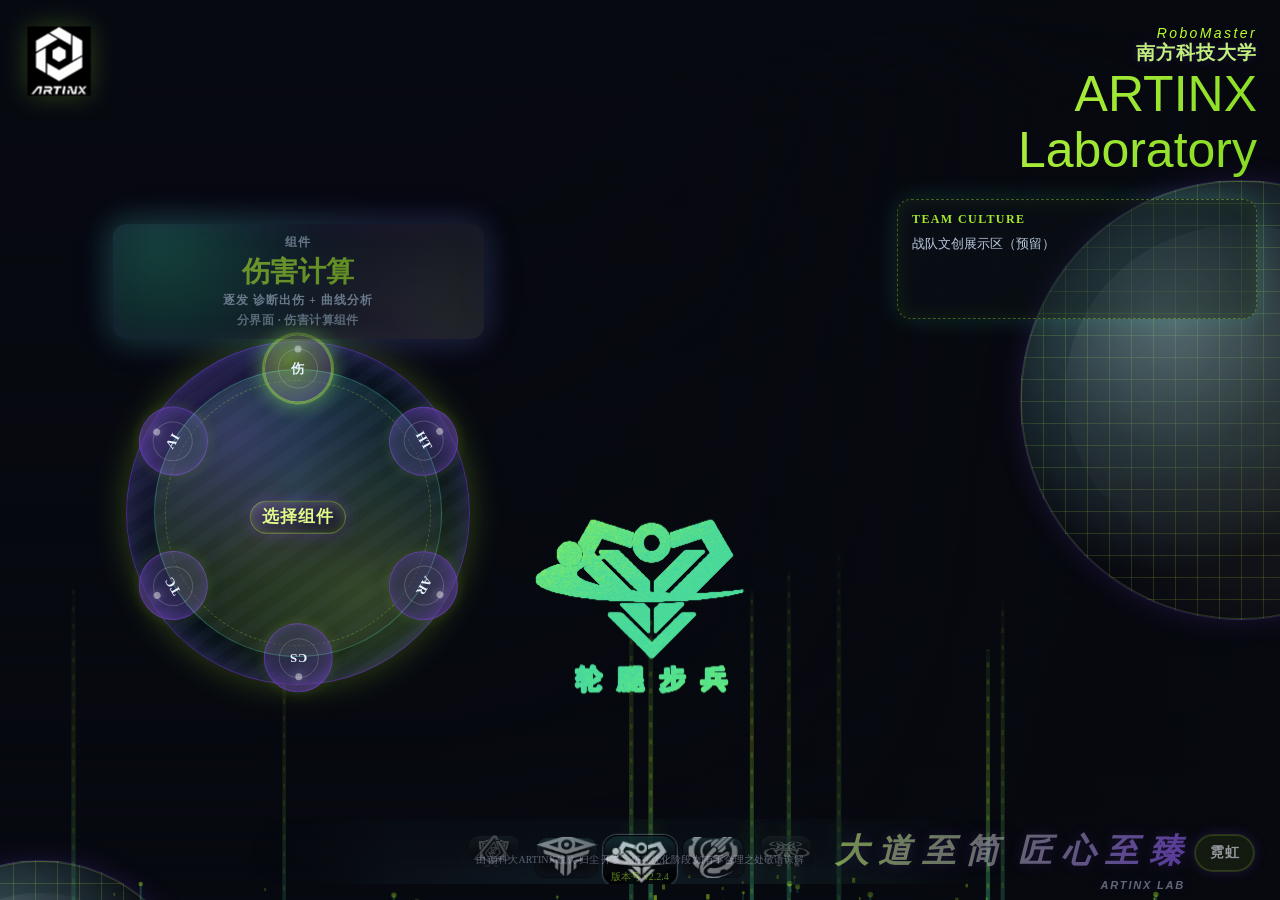
==== commit 38e0a793: "是使用视频作为背景/新增粒子图案/优化部分ui" ====
--- a/pages/ARTINX-Calculate-Lab/ARTINX-Calculate-Lab.html
+++ b/pages/ARTINX-Calculate-Lab/ARTINX-Calculate-Lab.html
@@ -5,14 +5,15 @@
     <meta charset="UTF-8" />
     <meta name="viewport" content="width=device-width, initial-scale=1.0" />
     <title>ARTINX Laboratory</title>
+    <link rel="icon" type="image/png" href="../../assets/ARTINX-Calculate-Lab/WhiteLogo.png" />
     <link rel="stylesheet" href="ARTINX-Calculate-Lab.css" />
 </head>
 
 <body>
     <view id="app" class="page-shell theme-dark">
         <view class="page-backdrop-art">
-            <img id="backdropImage" class="page-backdrop-art-image"
-                src="../../assets/ARTINX-Calculate-Lab/backdrop-dark.webp" alt="背景" />
+            <video id="backdropVideo" class="page-backdrop-art-image" autoplay muted loop playsinline preload="auto"
+                src="../../Dark.mp4"></video>
             <view class="page-backdrop-art-blend"></view>
         </view>
         <view class="page-backdrop-art-grid"></view>
--- a/pages/ARTINX-Calculate-Lab/ARTINX-Calculate-Lab.css
+++ b/pages/ARTINX-Calculate-Lab/ARTINX-Calculate-Lab.css
@@ -34,6 +34,13 @@
 
 .page-shell {
     --shell-width: min(var(--content-max), calc(100% - 24px));
+    --wheel-anchor-x: 20%;
+    --wheel-anchor-y: 60%;
+    --wheel-scale: 1;
+    --wheel-button-offset: 74px;
+    --backdrop-scale: 0.9;
+    --backdrop-pos-x: 50%;
+    --backdrop-pos-y: 50%;
     position: relative;
     min-height: 100vh;
     overflow-x: hidden;
@@ -57,6 +64,22 @@
     --accent-b: #8bd820;
     --accent-c: #72baff;
     --danger-a: #ff7a7a;
+    --orbit-core: rgba(130, 244, 255, 0.28);
+    --orbit-grid: rgba(184, 255, 44, 0.18);
+    --orbit-edge: rgba(143, 89, 240, 0.24);
+    --orbit-glow: rgba(127, 69, 242, 0.18);
+    --data-block: rgba(130, 244, 255, 0.42);
+    --data-accent: rgba(184, 255, 44, 0.26);
+    --grid-3d-line: rgba(120, 160, 255, 0.22);
+    --grid-3d-glow: rgba(184, 255, 44, 0.18);
+    --flood-a: rgba(184, 255, 44, 0.72);
+    --flood-b: rgba(72, 186, 255, 0.62);
+    --flood-c: rgba(127, 69, 242, 0.5);
+    --flood-line: rgba(184, 255, 44, 0.22);
+    --flood-stripe: rgba(72, 186, 255, 0.18);
+    --flood-dot-a: rgba(184, 255, 44, 0.32);
+    --flood-dot-b: rgba(72, 186, 255, 0.3);
+    --flood-dot-c: rgba(127, 69, 242, 0.28);
 }
 
 .page-shell.theme-light {
@@ -74,16 +97,42 @@
     --accent-b: #a8f02f;
     --accent-c: #37c4ff;
     --danger-a: #ec5f5f;
+    --orbit-core: rgba(127, 69, 242, 0.2);
+    --orbit-grid: rgba(111, 173, 48, 0.14);
+    --orbit-edge: rgba(127, 69, 242, 0.2);
+    --orbit-glow: rgba(127, 69, 242, 0.16);
+    --data-block: rgba(127, 69, 242, 0.34);
+    --data-accent: rgba(168, 240, 47, 0.22);
+    --grid-3d-line: rgba(127, 69, 242, 0.2);
+    --grid-3d-glow: rgba(127, 69, 242, 0.16);
+    --flood-a: rgba(127, 69, 242, 0.62);
+    --flood-b: rgba(168, 240, 47, 0.46);
+    --flood-c: rgba(88, 160, 255, 0.4);
+    --flood-line: rgba(127, 69, 242, 0.18);
+    --flood-stripe: rgba(168, 240, 47, 0.16);
+    --flood-dot-a: rgba(127, 69, 242, 0.28);
+    --flood-dot-b: rgba(168, 240, 47, 0.24);
+    --flood-dot-c: rgba(88, 160, 255, 0.22);
 }
 
 .page-shell.theme-dark {
     --slider-left: #8f5cff;
     --slider-right: #b7ff32;
+    --wheel-anchor-x: 23.5%;
+    --wheel-anchor-y: 60.5%;
+    --backdrop-scale: 0.9;
+    --backdrop-pos-x: 52%;
+    --backdrop-pos-y: 48%;
 }
 
 .page-shell.theme-light {
     --slider-left: #8f5cff;
     --slider-right: #b6f33a;
+    --wheel-anchor-x: 25.2%;
+    --wheel-anchor-y: 60%;
+    --backdrop-scale: 0.88;
+    --backdrop-pos-x: 53%;
+    --backdrop-pos-y: 47%;
 }
 
 .page-backdrop-art,
@@ -104,9 +153,10 @@
 .page-grid {
     top: 0;
     bottom: 0;
-    left: 50%;
-    width: var(--shell-width);
-    transform: translateX(-50%);
+    left: 0;
+    right: 0;
+    width: 100vw;
+    transform: none;
 }
 
 .page-backdrop-art {
@@ -114,41 +164,113 @@
     display: flex;
     justify-content: center;
     align-items: center;
+    left: 0;
+    right: 0;
+    width: 100vw;
+    transform: none;
     transition: transform var(--transition-base), opacity var(--transition-base), filter var(--transition-base);
 }
 
+.page-backdrop-art::before,
+.page-backdrop-art::after {
+    content: '';
+    position: absolute;
+    left: 0;
+    right: 0;
+    height: clamp(52px, 11vh, 150px);
+    pointer-events: none;
+    z-index: 1;
+}
+
+.page-backdrop-art::before {
+    top: 0;
+    background: linear-gradient(180deg, rgba(6, 10, 18, 0.9) 0%, rgba(6, 10, 18, 0.45) 46%, transparent 100%);
+}
+
+.page-backdrop-art::after {
+    bottom: 0;
+    background: linear-gradient(0deg, rgba(6, 10, 18, 0.92) 0%, rgba(6, 10, 18, 0.54) 50%, transparent 100%);
+}
+
 .page-backdrop-art-image {
-    width: 100%;
-    max-width: 100%;
+    width: 100vw;
+    max-width: none;
     height: 100vh;
     object-fit: contain;
     object-position: center center;
-    opacity: 0.96;
-    filter: none;
+    transform: none;
+    transform-origin: center center;
+    opacity: 1;
+    filter: brightness(1.18) saturate(1.12) contrast(1.06);
     transition: inherit;
 }
 
 .page-shell.theme-light .page-backdrop-art-image {
-    opacity: 0.98;
-    filter: none;
-}
-
-.page-backdrop-art-blend {
-    position: absolute;
-    inset: 0;
+    opacity: 1;
+    filter: brightness(1.12) saturate(1.08) contrast(1.05);
+}
+
+
+.page-shell.theme-light .page-backdrop-art::before {
+    background: linear-gradient(180deg, rgba(245, 245, 252, 0.94) 0%, rgba(245, 245, 252, 0.56) 46%, transparent 100%);
+}
+
+.page-shell.theme-light .page-backdrop-art::after {
+    background: linear-gradient(0deg, rgba(240, 244, 252, 0.96) 0%, rgba(240, 244, 252, 0.58) 50%, transparent 100%);
+}
+
+.page-shell.theme-light .page-backdrop-art-blend {
     background:
-        radial-gradient(circle at 84% 36%, rgba(72, 255, 208, 0.14), transparent 34%),
-        radial-gradient(circle at 70% 88%, rgba(184, 255, 44, 0.14), transparent 30%);
+        linear-gradient(rgba(126, 98, 200, 0.12) 1px, transparent 1px),
+        linear-gradient(90deg, rgba(126, 98, 200, 0.1) 1px, transparent 1px),
+        linear-gradient(90deg, rgba(28, 32, 54, 0.28) 0%, rgba(28, 32, 54, 0.12) 34%, rgba(28, 32, 54, 0.03) 54%, transparent 72%),
+        radial-gradient(circle at 84% 36%, rgba(72, 255, 208, 0.12), transparent 34%),
+        radial-gradient(circle at 70% 88%, rgba(184, 255, 44, 0.12), transparent 30%);
+    background-size: 72px 72px, 72px 72px, auto, auto, auto;
 }
 
 .page-backdrop-art-grid {
     display: block;
     opacity: 0.3;
     background:
-        repeating-linear-gradient(126deg, rgba(143, 89, 240, 0.16) 0 2px, transparent 2px 18px),
-        radial-gradient(circle at 26% 34%, rgba(133, 84, 245, 0.22) 0, rgba(133, 84, 245, 0.22) 2px, transparent 3px),
-        radial-gradient(circle at 72% 58%, rgba(181, 248, 56, 0.18) 0, rgba(181, 248, 56, 0.18) 2px, transparent 3px);
-    background-size: 28px 28px, 160px 160px, 180px 180px;
+        radial-gradient(circle at 18% 26%, rgba(133, 84, 245, 0.22) 0, rgba(133, 84, 245, 0.22) 2px, transparent 3px),
+        radial-gradient(circle at 72% 58%, rgba(181, 248, 56, 0.18) 0, rgba(181, 248, 56, 0.18) 2px, transparent 3px),
+        radial-gradient(circle at 62% 18%, rgba(120, 170, 255, 0.18) 0, rgba(120, 170, 255, 0.18) 2px, transparent 3px);
+    background-size: 180px 180px, 200px 200px, 220px 220px;
+}
+
+.page-backdrop-art-grid::before,
+.page-backdrop-art-grid::after {
+    content: '';
+    position: absolute;
+    top: 8%;
+    bottom: 10%;
+    width: min(14vw, 240px);
+    opacity: 0.9;
+    pointer-events: none;
+    background:
+        linear-gradient(180deg, transparent 0%, var(--data-block) 10%, transparent 22%, var(--data-accent) 40%, transparent 58%, var(--data-block) 76%, transparent 100%),
+        repeating-linear-gradient(180deg, transparent 0 12px, rgba(255, 255, 255, 0.1) 12px 14px, transparent 14px 28px),
+        repeating-linear-gradient(180deg, transparent 0 18px, var(--data-accent) 18px 21px, transparent 21px 44px),
+        linear-gradient(90deg, rgba(255, 255, 255, 0.14) 0 38%, transparent 38% 100%);
+    background-size: 100% 100%, 100% 48px, 100% 64px, 100% 100%;
+    filter: blur(0.15px) brightness(1.2);
+    mix-blend-mode: screen;
+    mask-image: linear-gradient(180deg, transparent 0%, rgba(0, 0, 0, 0.85) 12%, rgba(0, 0, 0, 0.9) 88%, transparent 100%);
+    -webkit-mask-image: linear-gradient(180deg, transparent 0%, rgba(0, 0, 0, 0.85) 12%, rgba(0, 0, 0, 0.9) 88%, transparent 100%);
+    animation: data-stream-rise 6.2s linear infinite;
+}
+
+.page-backdrop-art-grid::before {
+    left: 0;
+    transform: translateX(-4%);
+}
+
+.page-backdrop-art-grid::after {
+    right: 0;
+    transform: translateX(4%);
+    animation-delay: -4.8s;
+    animation-duration: 7.8s;
 }
 
 .page-shell.theme-light .page-backdrop-art-grid {
@@ -159,13 +281,13 @@
 .page-backdrop-shade {
     z-index: 1;
     background:
-        linear-gradient(90deg, rgba(7, 9, 15, 0.92) 0%, rgba(7, 9, 15, 0.82) 36%, rgba(7, 9, 15, 0.54) 56%, rgba(7, 9, 15, 0.22) 78%, rgba(7, 9, 15, 0.12) 100%),
+        linear-gradient(270deg, rgba(7, 9, 15, 0.9) 0%, rgba(7, 9, 15, 0.78) 18%, rgba(7, 9, 15, 0.42) 32%, rgba(7, 9, 15, 0.16) 44%, rgba(7, 9, 15, 0.06) 56%, transparent 66%),
         linear-gradient(180deg, rgba(7, 9, 15, 0.08) 0%, rgba(7, 9, 15, 0.46) 70%, rgba(7, 9, 15, 0.72) 100%);
 }
 
 .page-shell.theme-light .page-backdrop-shade {
     background:
-        linear-gradient(90deg, rgba(244, 240, 252, 0.96) 0%, rgba(244, 240, 252, 0.88) 36%, rgba(245, 250, 239, 0.62) 60%, rgba(240, 250, 238, 0.26) 80%, rgba(240, 250, 238, 0.14) 100%),
+        linear-gradient(270deg, rgba(244, 240, 252, 0.94) 0%, rgba(244, 240, 252, 0.78) 18%, rgba(245, 250, 239, 0.46) 34%, rgba(240, 250, 238, 0.18) 46%, rgba(240, 250, 238, 0.08) 58%, transparent 68%),
         linear-gradient(180deg, rgba(247, 244, 252, 0.08) 0%, rgba(238, 247, 233, 0.42) 72%, rgba(235, 243, 232, 0.64) 100%);
 }
 
@@ -183,23 +305,104 @@
     background: linear-gradient(180deg, rgba(255, 255, 255, 0.04), rgba(255, 255, 255, 0.16) 46%, rgba(255, 255, 255, 0.04) 100%);
 }
 
+.page-shell.backdrop-transitioning::before {
+    content: '';
+    position: fixed;
+    inset: -8% -4% -8% -4%;
+    z-index: 20;
+    pointer-events: none;
+    opacity: 0.32;
+    background:
+        linear-gradient(180deg, rgba(0, 0, 0, 0) 0%, var(--flood-a) 26%, var(--flood-b) 54%, rgba(0, 0, 0, 0) 100%),
+        radial-gradient(circle at 50% 88%, var(--flood-c) 0%, rgba(0, 0, 0, 0) 62%),
+        repeating-linear-gradient(0deg, var(--flood-stripe) 0 1px, transparent 1px 9px),
+        repeating-linear-gradient(0deg, var(--flood-line) 0 2px, transparent 2px 18px),
+        radial-gradient(var(--flood-dot-a) 1px, transparent 1px),
+        radial-gradient(var(--flood-dot-b) 1.5px, transparent 1.5px),
+        radial-gradient(var(--flood-dot-c) 2.2px, transparent 2.2px);
+    background-size: 100% 100%, 100% 100%, 100% 14px, 100% 26px, 10px 10px, 16px 16px, 22px 22px;
+    mix-blend-mode: screen;
+    filter: blur(0.4px) saturate(1.65) brightness(1.35);
+    animation: flood-surge 680ms ease-in-out both, flood-rain 680ms linear both;
+}
+
+.page-shell.backdrop-transitioning .page-content {
+    filter: saturate(1.26) hue-rotate(8deg);
+    opacity: 0;
+    transform: translateY(12px);
+    pointer-events: none;
+}
+
+.page-shell.backdrop-transitioning .page-content,
+.page-shell.backdrop-transitioning .hero-card,
+.page-shell.backdrop-transitioning .lab-columns {
+    animation: pre-assemble-shift 520ms cubic-bezier(0.2, 1, 0.24, 1) both;
+}
+
+.page-shell.backdrop-transitioning .component-revolver,
+.page-shell.backdrop-transitioning .culture-exhibit-zone,
+.page-shell.backdrop-transitioning .exhibit-selector,
+.page-shell.backdrop-transitioning .focus-flow-canvas,
+.page-shell.backdrop-transitioning .hero-card,
+.page-shell.backdrop-transitioning .collapse-bridge,
+.page-shell.backdrop-transitioning .lab-columns {
+    opacity: 0;
+    pointer-events: none;
+}
+
+.page-shell.backdrop-revealing .page-content,
+.page-shell.backdrop-revealing .component-revolver,
+.page-shell.backdrop-revealing .culture-exhibit-zone,
+.page-shell.backdrop-revealing .exhibit-selector,
+.page-shell.backdrop-revealing .focus-flow-canvas,
+.page-shell.backdrop-revealing .hero-card,
+.page-shell.backdrop-revealing .collapse-bridge,
+.page-shell.backdrop-revealing .lab-columns {
+    opacity: 0;
+    filter: blur(12px) saturate(1.3);
+    transform: translateY(10px);
+    animation: assemble-reveal 450ms ease-out forwards;
+}
+
+.page-shell.backdrop-revealing .page-content::before {
+    content: '';
+    position: absolute;
+    inset: -6% -4% -6% -4%;
+    pointer-events: none;
+    opacity: 0;
+    background:
+        radial-gradient(var(--flood-a) 1px, transparent 1px),
+        radial-gradient(var(--flood-b) 1.5px, transparent 1.5px),
+        radial-gradient(var(--flood-c) 2px, transparent 2px);
+    background-size: 12px 12px, 18px 18px, 26px 26px;
+    mix-blend-mode: screen;
+    filter: blur(0.2px);
+    animation: assemble-dots 450ms ease-out forwards;
+}
+
 .page-grid {
     display: block;
-    opacity: 0.42;
-}
-
-.page-shell.theme-dark .page-grid {
-    background-image:
-        repeating-linear-gradient(135deg, rgba(145, 76, 255, 0.14) 0 1px, transparent 1px 14px),
-        linear-gradient(rgba(145, 76, 255, 0.22) 1px, transparent 1px),
-        linear-gradient(90deg, rgba(145, 76, 255, 0.18) 1px, transparent 1px);
-}
-
-.page-shell.theme-light .page-grid {
-    background-image:
-        repeating-linear-gradient(135deg, rgba(127, 69, 242, 0.1) 0 1px, transparent 1px 14px),
-        linear-gradient(rgba(127, 69, 242, 0.1) 1px, transparent 1px),
-        linear-gradient(90deg, rgba(127, 69, 242, 0.08) 1px, transparent 1px);
+    opacity: 0.38;
+}
+
+.page-grid::before {
+    content: '';
+    position: absolute;
+    right: min(6vw, 80px);
+    top: clamp(80px, 12vh, 160px);
+    width: min(52vw, 560px);
+    aspect-ratio: 1 / 1;
+    border-radius: 50%;
+    background:
+        radial-gradient(circle at 32% 28%, rgba(255, 255, 255, 0.22) 0%, rgba(255, 255, 255, 0) 46%),
+        radial-gradient(circle at 68% 72%, rgba(0, 0, 0, 0.62) 0%, rgba(0, 0, 0, 0) 58%),
+        radial-gradient(circle at 50% 50%, rgba(0, 0, 0, 0.35) 0%, rgba(0, 0, 0, 0) 62%),
+        repeating-conic-gradient(from 0deg, var(--grid-3d-line) 0 2deg, transparent 2deg 14deg),
+        repeating-radial-gradient(circle at 50% 50%, var(--grid-3d-line) 0 1px, transparent 1px 24px);
+    box-shadow: 0 0 40px var(--grid-3d-glow), inset 0 0 50px rgba(0, 0, 0, 0.48);
+    mask-image: radial-gradient(circle at 50% 50%, rgba(0, 0, 0, 0.98) 0%, rgba(0, 0, 0, 0.98) 62%, rgba(0, 0, 0, 0) 80%);
+    -webkit-mask-image: radial-gradient(circle at 50% 50%, rgba(0, 0, 0, 0.98) 0%, rgba(0, 0, 0, 0.98) 62%, rgba(0, 0, 0, 0) 80%);
+    mix-blend-mode: screen;
 }
 
 .page-glow {
@@ -228,12 +431,42 @@
 .page-orbit {
     display: block;
     border-radius: 50%;
-    border: 1px solid rgba(143, 89, 240, 0.2);
-    box-shadow: inset 0 0 0 1px rgba(181, 246, 62, 0.1), 0 0 24px rgba(127, 69, 242, 0.14);
+    border: 1px solid var(--orbit-edge);
+    box-shadow: inset 0 0 0 1px var(--orbit-grid), inset 0 0 26px rgba(7, 9, 15, 0.4), 0 0 26px var(--orbit-glow);
+    overflow: hidden;
+    z-index: 1;
     background-image:
-        linear-gradient(rgba(143, 89, 240, 0.1) 1px, transparent 1px),
-        linear-gradient(90deg, rgba(143, 89, 240, 0.1) 1px, transparent 1px);
-    background-size: 22px 22px;
+        radial-gradient(circle at 30% 30%, var(--orbit-core) 0%, rgba(0, 0, 0, 0) 60%),
+        radial-gradient(circle at 68% 70%, rgba(255, 255, 255, 0.08) 0%, rgba(0, 0, 0, 0) 64%),
+        radial-gradient(circle at 50% 55%, rgba(0, 0, 0, 0.35) 0%, rgba(0, 0, 0, 0) 62%),
+        linear-gradient(var(--orbit-grid) 1px, transparent 1px),
+        linear-gradient(90deg, var(--orbit-grid) 1px, transparent 1px);
+    background-size: auto, auto, auto, 22px 22px, 22px 22px;
+    animation: orbit-float 12s ease-in-out infinite;
+}
+
+.page-orbit::before {
+    content: '';
+    position: absolute;
+    inset: 10% 10% 14% 10%;
+    border-radius: 50%;
+    background:
+        radial-gradient(circle at 32% 30%, rgba(255, 255, 255, 0.18) 0%, rgba(255, 255, 255, 0.04) 38%, rgba(0, 0, 0, 0) 70%),
+        radial-gradient(circle at 66% 72%, rgba(0, 0, 0, 0.45) 0%, rgba(0, 0, 0, 0) 68%);
+    opacity: 0.9;
+    mix-blend-mode: screen;
+    pointer-events: none;
+}
+
+.page-orbit::after {
+    content: '';
+    position: absolute;
+    inset: -12% -12% -8% -12%;
+    border-radius: 50%;
+    background: radial-gradient(circle at 36% 34%, rgba(255, 255, 255, 0.16) 0%, rgba(255, 255, 255, 0) 58%);
+    opacity: 0.65;
+    filter: blur(6px);
+    pointer-events: none;
 }
 
 .orbit-one {
@@ -241,6 +474,7 @@
     right: -180px;
     width: 440px;
     height: 440px;
+    animation-delay: -2.2s;
 }
 
 .orbit-two {
@@ -248,6 +482,116 @@
     left: -120px;
     width: 320px;
     height: 320px;
+    animation-duration: 15s;
+    animation-delay: -6.4s;
+}
+
+@keyframes orbit-float {
+    0% {
+        transform: translateY(0) scale(1);
+    }
+
+    50% {
+        transform: translateY(-12px) scale(1.02);
+    }
+
+    100% {
+        transform: translateY(0) scale(1);
+    }
+}
+
+@keyframes data-stream-rise {
+    0% {
+        transform: translateY(14px);
+        opacity: 0.55;
+    }
+
+    100% {
+        transform: translateY(-14px);
+        opacity: 0.85;
+    }
+}
+
+@keyframes flood-surge {
+    0% {
+        transform: translateY(52%);
+        opacity: 0.15;
+    }
+
+    42% {
+        transform: translateY(-6%);
+        opacity: 1;
+    }
+
+    70% {
+        transform: translateY(12%);
+        opacity: 0.78;
+    }
+
+    100% {
+        transform: translateY(22%);
+        opacity: 0.05;
+    }
+}
+
+@keyframes flood-rain {
+    0% {
+        background-position: 0 0, 0 0, 0 0, 0 0, 0 0, 0 0, 0 0;
+    }
+
+    100% {
+        background-position: 0 -160px, 0 -120px, 0 -260px, 0 -200px, 0 -360px, 0 -320px, 0 -280px;
+    }
+}
+
+@keyframes pre-assemble-shift {
+    0% {
+        transform: translateY(26px) scale(0.985);
+    }
+
+    60% {
+        transform: translateY(10px) scale(0.995);
+    }
+
+    100% {
+        transform: translateY(6px) scale(1);
+    }
+}
+
+@keyframes assemble-reveal {
+    0% {
+        opacity: 0;
+        transform: translateY(12px) scale(0.995);
+        filter: blur(12px) saturate(1.35);
+    }
+
+    55% {
+        opacity: 0.65;
+        transform: translateY(4px) scale(1);
+        filter: blur(5px) saturate(1.2);
+    }
+
+    100% {
+        opacity: 1;
+        transform: translateY(0) scale(1);
+        filter: none;
+    }
+}
+
+@keyframes assemble-dots {
+    0% {
+        opacity: 0;
+        transform: translateY(12px) scale(1.02);
+    }
+
+    40% {
+        opacity: 0.85;
+    }
+
+    100% {
+        opacity: 0;
+        transform: translateY(-6px) scale(1);
+    }
 }
 
 .page-content {
@@ -397,6 +741,8 @@
     display: inline-block;
     font-size: clamp(26px, 2.6vw, 39px);
     letter-spacing: 0.6px;
+    padding-right: 0.14em;
+    padding-bottom: 0.06em;
     color: transparent;
     background: linear-gradient(120deg, var(--accent-a), #8f5cff);
     -webkit-background-clip: text;
@@ -435,6 +781,19 @@
     box-shadow: var(--shadow-card);
     backdrop-filter: blur(var(--blur-card));
     -webkit-backdrop-filter: blur(var(--blur-card));
+}
+
+.hero-card {
+    border-color: transparent;
+    background: transparent;
+    box-shadow: none;
+    backdrop-filter: none;
+    -webkit-backdrop-filter: none;
+}
+
+.hero-card::before,
+.hero-card::after {
+    display: none;
 }
 
 .hero-card,
@@ -557,7 +916,7 @@
 }
 
 .component-revolver {
-    --revolver-size: clamp(316px, 32vw, 388px);
+    --revolver-size: 288px;
     display: none;
     align-items: flex-start;
     justify-content: center;
@@ -646,6 +1005,24 @@
     inset: calc(var(--revolver-size) * 0.11);
     border-radius: 50%;
     border: 1px dashed rgba(194, 255, 43, 0.24);
+    animation: revolver-ring-spin 18s linear infinite;
+}
+
+@keyframes revolver-ring-spin {
+    0% {
+        transform: rotate(0deg);
+        opacity: 0.48;
+    }
+
+    50% {
+        transform: rotate(180deg);
+        opacity: 0.74;
+    }
+
+    100% {
+        transform: rotate(360deg);
+        opacity: 0.48;
+    }
 }
 
 .revolver-centerline {
@@ -667,7 +1044,7 @@
 .revolver-centerline-text {
     display: block;
     max-width: min(100%, 240px);
-    padding: 6px 12px;
+    padding: 7px 14px;
     border-radius: 999px;
     border: 1px solid rgba(184, 255, 44, 0.28);
     background: rgba(9, 14, 25, 0.72);
@@ -675,11 +1052,20 @@
     white-space: nowrap;
     overflow: hidden;
     text-overflow: ellipsis;
-    font-size: 11px;
-    font-weight: 700;
-    letter-spacing: 0.3px;
+    font-size: 14px;
+    font-weight: 800;
+    letter-spacing: 0.4px;
     color: rgba(223, 245, 255, 0.9);
     text-shadow: 0 0 10px rgba(145, 76, 255, 0.34);
+}
+
+.revolver-current-module {
+    display: none;
+}
+
+.revolver-module-kicker,
+.revolver-module-current {
+    display: block;
 }
 
 .revolver-rotator {
@@ -709,10 +1095,10 @@
     position: absolute;
     left: 0;
     top: 0;
-    width: clamp(66px, calc(var(--revolver-size) * 0.2), 82px);
-    height: clamp(66px, calc(var(--revolver-size) * 0.2), 82px);
-    margin-left: calc(clamp(66px, calc(var(--revolver-size) * 0.2), 82px) / -2);
-    margin-top: calc(clamp(66px, calc(var(--revolver-size) * 0.2), 82px) / -2);
+    width: calc(var(--revolver-size) * 0.2);
+    height: calc(var(--revolver-size) * 0.2);
+    margin-left: calc(var(--revolver-size) * -0.1);
+    margin-top: calc(var(--revolver-size) * -0.1);
     border-radius: 50%;
     border: 1px solid rgba(145, 76, 255, 0.36);
     background: linear-gradient(160deg, rgba(88, 52, 164, 0.52), rgba(24, 48, 30, 0.66));
@@ -723,6 +1109,29 @@
     transition: transform 160ms cubic-bezier(0.34, 1.56, 0.64, 1), box-shadow 160ms ease, border-color 160ms ease;
 }
 
+.revolver-slot::before {
+    content: '';
+    position: absolute;
+    inset: 20%;
+    border-radius: 50%;
+    border: 1px solid rgba(255, 255, 255, 0.18);
+    pointer-events: none;
+}
+
+.revolver-slot::after {
+    content: '';
+    position: absolute;
+    width: 7px;
+    height: 7px;
+    top: 16%;
+    left: 50%;
+    transform: translateX(-50%);
+    border-radius: 50%;
+    background: rgba(255, 255, 255, 0.46);
+    box-shadow: 0 0 10px rgba(255, 255, 255, 0.28);
+    pointer-events: none;
+}
+
 .revolver-slot:hover {
     transform: scale(1.12);
     box-shadow: inset 0 0 16px rgba(145, 76, 255, 0.36), 0 0 14px rgba(184, 255, 44, 0.26);
@@ -746,6 +1155,21 @@
 .revolver-slot-active {
     transform: scale(1.16);
     box-shadow: 0 0 0 2px rgba(184, 255, 44, 0.32), 0 0 20px rgba(184, 255, 44, 0.44), 0 0 24px rgba(72, 255, 208, 0.26);
+    animation: revolver-slot-pulse 2s ease-in-out infinite;
+}
+
+@keyframes revolver-slot-pulse {
+    0% {
+        box-shadow: 0 0 0 2px rgba(184, 255, 44, 0.24), 0 0 16px rgba(184, 255, 44, 0.3), 0 0 20px rgba(72, 255, 208, 0.2);
+    }
+
+    50% {
+        box-shadow: 0 0 0 2px rgba(184, 255, 44, 0.36), 0 0 22px rgba(184, 255, 44, 0.52), 0 0 30px rgba(72, 255, 208, 0.28);
+    }
+
+    100% {
+        box-shadow: 0 0 0 2px rgba(184, 255, 44, 0.24), 0 0 16px rgba(184, 255, 44, 0.3), 0 0 20px rgba(72, 255, 208, 0.2);
+    }
 }
 
 .revolver-slot-label {
@@ -760,8 +1184,8 @@
     position: absolute;
     left: 50%;
     top: 50%;
-    width: clamp(104px, calc(var(--revolver-size) * 0.28), 142px);
-    height: clamp(36px, calc(var(--revolver-size) * 0.095), 46px);
+    width: calc(var(--revolver-size) * 0.28);
+    height: calc(var(--revolver-size) * 0.095);
     transform: translate(-50%, calc(-50% + 4px));
     border-radius: 999px;
     border: 1px solid rgba(184, 255, 44, 0.4);
@@ -787,7 +1211,7 @@
 }
 
 .revolver-center-text {
-    font-size: clamp(15px, calc(var(--revolver-size) * 0.048), 19px);
+    font-size: calc(var(--revolver-size) * 0.048);
     font-weight: 800;
     letter-spacing: 1.2px;
     color: #dffb87;
@@ -800,32 +1224,105 @@
 .revolver-module-panel {
     order: -1;
     margin-top: 0;
-    margin-bottom: 16px;
+    margin-bottom: 20px;
     margin-left: 8px;
-    max-width: min(58vw, 500px);
-    padding: 8px 12px;
+    max-width: min(58vw, 700px);
+    padding: 10px 16px;
     border-radius: 14px;
-    border: 1px solid rgba(72, 255, 208, 0.26);
+    border: none;
     background:
-        linear-gradient(135deg, rgba(10, 16, 28, 0.76), rgba(12, 26, 20, 0.62));
-    box-shadow: inset 0 0 16px rgba(127, 69, 242, 0.2), 0 0 18px rgba(72, 255, 208, 0.14);
+        radial-gradient(circle at 12% 14%, rgba(72, 255, 208, 0.22), transparent 48%),
+        radial-gradient(circle at 90% 86%, rgba(184, 255, 44, 0.16), transparent 52%),
+        linear-gradient(135deg, rgba(10, 16, 28, 0.54), rgba(12, 26, 20, 0.44));
+    box-shadow: inset 0 0 24px rgba(127, 69, 242, 0.18), 0 0 30px rgba(72, 255, 208, 0.2), 0 0 48px rgba(127, 69, 242, 0.16);
     pointer-events: none;
-}
-
+    position: relative;
+    overflow: visible;
+}
+
+.revolver-module-panel::before {
+    content: '';
+    position: absolute;
+    inset: -10px;
+    border-radius: 20px;
+    background: radial-gradient(circle at 18% 24%, rgba(72, 255, 208, 0.2), transparent 62%), radial-gradient(circle at 78% 74%, rgba(127, 69, 242, 0.2), transparent 66%);
+    filter: blur(14px);
+    z-index: -1;
+}
+
+.page-shell.theme-light .revolver-module-panel {
+    background:
+        radial-gradient(circle at 14% 16%, rgba(127, 69, 242, 0.16), transparent 52%),
+        radial-gradient(circle at 88% 82%, rgba(168, 240, 47, 0.12), transparent 56%),
+        linear-gradient(135deg, rgba(250, 252, 255, 0.9), rgba(239, 246, 236, 0.86));
+    box-shadow: inset 0 0 18px rgba(127, 69, 242, 0.08), 0 0 24px rgba(127, 69, 242, 0.12), 0 0 34px rgba(168, 240, 47, 0.1);
+    backdrop-filter: blur(6px);
+    -webkit-backdrop-filter: blur(6px);
+}
+
+.page-shell.theme-light .revolver-module-kicker,
+.page-shell.theme-light .revolver-module-text {
+    color: rgba(44, 34, 86, 0.88);
+    font-weight: 800;
+    text-shadow: none;
+}
+
+.page-shell.theme-light .revolver-module-current,
+.page-shell.theme-light .revolver-module-detail {
+    color: rgba(44, 34, 86, 0.76);
+    font-weight: 800;
+    background: none;
+    -webkit-background-clip: border-box;
+    background-clip: border-box;
+}
+
+.page-shell.theme-light .revolver-module-current {
+    color: transparent;
+    background: linear-gradient(120deg, #c2afff, #7f45f2);
+    -webkit-background-clip: text;
+    background-clip: text;
+    font-weight: 800;
+}
+
+.revolver-module-kicker,
 .revolver-module-text {
     display: block;
-    font-size: 13px;
-    font-weight: 800;
-    letter-spacing: 0.4px;
-    color: #d7f5ff;
-    text-shadow: 0 0 10px rgba(127, 69, 242, 0.34);
+    font-size: 12px;
+    font-weight: 700;
+    letter-spacing: 1px;
+    color: rgba(201, 227, 255, 0.82);
+    text-shadow: none;
+}
+
+.revolver-module-current {
+    display: block;
+    margin-top: 4px;
+    font-size: clamp(18px, 2.2vw, 30px);
+    font-weight: 1000;
+    letter-spacing: 0.2px;
+    line-height: 1.24;
+    padding-bottom: 0.08em;
+    white-space: normal;
+    overflow: visible;
+    text-overflow: clip;
+    word-break: break-word;
+    color: transparent;
+    background: linear-gradient(120deg, #c8ff52, #86da22);
+    -webkit-background-clip: text;
+    background-clip: text;
 }
 
 .revolver-module-detail {
     display: block;
     margin-top: 4px;
     font-size: 12px;
-    color: rgba(201, 227, 255, 0.82);
+    font-weight: 600;
+    letter-spacing: 0.4px;
+    line-height: 1.32;
+    color: rgba(201, 227, 255, 0.68);
+    background: none;
+    -webkit-background-clip: border-box;
+    background-clip: border-box;
 }
 
 .page-shell.theme-light .revolver-shell {
@@ -917,6 +1414,16 @@
     justify-content: space-between;
 }
 
+.hero-top {
+    align-items: flex-start;
+    gap: 16px;
+}
+
+.hero-brand {
+    flex: 1 1 auto;
+    min-width: 0;
+}
+
 .hero-brand,
 .panel-heading-inline,
 .hero-switch-group,
@@ -934,6 +1441,34 @@
     will-change: transform;
 }
 
+.hero-university-inline {
+    display: inline-block;
+    margin-top: 6px;
+    font-size: clamp(34px, 4.8vw, 62px);
+    font-weight: 800;
+    letter-spacing: 0.8px;
+    color: rgba(206, 255, 132, 0.94);
+    text-shadow: 0 0 10px rgba(127, 69, 242, 0.24);
+    white-space: nowrap;
+    line-height: 1.14;
+}
+
+.hero-university-inline.hero-university-right {
+    display: inline-block;
+    margin-top: 0;
+    margin-bottom: 0;
+    margin-left: 10px;
+    font-size: clamp(16px, 1.5vw, 22px);
+    letter-spacing: 1.2px;
+    text-align: right;
+    line-height: 1.2;
+}
+
+.page-shell.theme-light .hero-university-inline {
+    color: rgba(114, 70, 216, 0.9);
+    text-shadow: 0 0 8px rgba(127, 69, 242, 0.14);
+}
+
 .hero-texts {
     min-width: 0;
     transition: transform 320ms cubic-bezier(0.25, 0.85, 0.3, 1), opacity 200ms ease;
@@ -945,6 +1480,12 @@
     color: var(--text-kicker);
     letter-spacing: 2.4px;
     font-size: 17px;
+}
+
+.hero-eyebrow-right {
+    display: inline-block;
+    margin-bottom: 0;
+    text-align: right;
 }
 
 .hero-title,
@@ -988,19 +1529,31 @@
 
 .hero-title {
     margin-top: 0;
-    font-size: clamp(30px, 5vw, 44px);
+    font-size: clamp(34px, 5vw, 54px);
     line-height: 1.1;
+}
+
+.hero-title-right {
+    display: block;
+    margin-top: 0;
+    margin-bottom: 7px;
+    font-size: clamp(34px, 4.8vw, 62px);
+    line-height: 1.14;
+    padding-bottom: 0.08em;
+    text-align: right;
+    max-width: min(44vw, 760px);
+    overflow: visible;
 }
 
 .hero-title-row {
     display: flex;
     align-items: flex-end;
-    justify-content: space-between;
-    gap: 12px;
+    justify-content: flex-start;
+    gap: 0;
     margin-top: var(--space-sm);
     flex-wrap: nowrap;
     width: 100%;
-    overflow: hidden;
+    overflow: visible;
 }
 
 .hero-title-row .hero-title {
@@ -1011,7 +1564,7 @@
     display: block;
     margin-top: var(--space-md);
     font-size: 14px;
-    line-height: 1.65;
+    line-height: 1.75;
     color: var(--text-soft);
 }
 
@@ -1019,50 +1572,100 @@
     display: flex;
     flex-direction: column;
     align-items: flex-end;
-    margin-left: auto;
-    min-width: 240px;
-    max-width: 40%;
+    margin-left: 12px;
+    min-width: 320px;
+    max-width: min(46vw, 760px);
+    flex: 0 0 auto;
     text-align: right;
     transition: transform 700ms cubic-bezier(0.18, 1.22, 0.24, 1), opacity 220ms ease;
 }
 
 .hero-component-kicker {
-    display: block;
+    display: inline-block;
     margin-top: 0;
     margin-bottom: 4px;
-    font-size: 13px;
+    font-size: 13;
+    font-weight: 800;
     letter-spacing: 1.6px;
-    color: rgba(112, 128, 168, 0.88);
+    line-height: 1.12;
+    font-family: inherit;
+    padding-bottom: 0;
+    color: transparent;
+    background: rgba(112, 255, 10, 0.751);
+    -webkit-background-clip: text;
+    background-clip: text;
 }
 
 .hero-component-name {
     display: inline-block;
     margin-top: 0;
+    margin-bottom: 2px;
     font-size: clamp(20px, 2.8vw, 38px);
-    font-weight: 800;
+    font-weight: 700;
     letter-spacing: 0.3px;
+    line-height: 1.12;
     font-family: "Arial Black", "Trebuchet MS", "PingFang SC", sans-serif;
-    line-height: 1.04;
-    white-space: nowrap;
-    overflow: hidden;
-    text-overflow: ellipsis;
-    max-width: min(48vw, 520px);
+    white-space: normal;
+    overflow: visible;
+    text-overflow: clip;
+    max-width: min(44vw, 760px);
     margin-left: auto;
     text-align: right;
-    color: transparent;
-    background: linear-gradient(120deg, #86e9ff, #9b7bff);
+    color: linear-gradient(100deg, #c8ff52, #8adb27);
+    background: none;
+}
+
+.page-shell.theme-light .hero-component-name {
+    color: rgba(83, 96, 132, 0.92);
+    background: none;
+}
+
+.page-shell.theme-light .hero-component-kicker {
+    background: linear-gradient(120deg, #c2afff, #7f45f2);
     -webkit-background-clip: text;
     background-clip: text;
 }
 
-.page-shell.theme-light .hero-component-name {
-    background: linear-gradient(120deg, #2c5dd9, #2aa7e8);
-    -webkit-background-clip: text;
-    background-clip: text;
-}
-
-.page-shell.theme-light .hero-component-kicker {
-    color: rgba(83, 96, 132, 0.92);
+.team-culture-showcase {
+    display: none;
+    margin-top: 10px;
+    width: min(30vw, 360px);
+    min-height: 120px;
+    border-radius: 14px;
+    padding: 12px 14px;
+    text-align: left;
+    border: 1px dashed rgba(184, 255, 44, 0.34);
+    background: linear-gradient(140deg, rgba(12, 20, 30, 0.46), rgba(10, 22, 18, 0.36));
+    box-shadow: inset 0 0 20px rgba(184, 255, 44, 0.08), 0 0 26px rgba(72, 255, 208, 0.14);
+}
+
+.team-culture-kicker {
+    display: block;
+    font-size: 12px;
+    font-weight: 900;
+    letter-spacing: 1.4px;
+    color: rgba(184, 255, 44, 0.9);
+}
+
+.team-culture-copy {
+    display: block;
+    margin-top: 8px;
+    font-size: 13px;
+    color: rgba(214, 231, 255, 0.86);
+}
+
+.page-shell.theme-light .team-culture-showcase {
+    border-color: rgba(127, 69, 242, 0.28);
+    background: linear-gradient(140deg, rgba(252, 253, 255, 0.78), rgba(238, 247, 234, 0.7));
+    box-shadow: inset 0 0 16px rgba(127, 69, 242, 0.08), 0 0 20px rgba(127, 69, 242, 0.12);
+}
+
+.page-shell.theme-light .team-culture-kicker {
+    color: rgba(75, 43, 145, 0.88);
+}
+
+.page-shell.theme-light .team-culture-copy {
+    color: rgba(56, 44, 96, 0.82);
 }
 
 .hero-switch-group {
@@ -1134,8 +1737,12 @@
     margin-left: var(--space-xs);
     font-size: clamp(22px, 3vw, 34px);
     font-family: "Arial Black", "PingFang SC", "Microsoft YaHei", sans-serif;
+    font-weight: 900;
     font-style: italic;
     letter-spacing: 1.6px;
+    line-height: 1.16;
+    padding-right: 0.14em;
+    overflow: visible;
 }
 
 .section-label {
@@ -1144,6 +1751,9 @@
     font-weight: 700;
     letter-spacing: 1.6px;
     display: inline-block;
+    line-height: 1.16;
+    padding-right: 0.08em;
+    overflow: visible;
     color: transparent;
     background: linear-gradient(120deg, #c8ff52, #86da22);
     -webkit-background-clip: text;
@@ -1885,6 +2495,11 @@
     font-size: 20px;
 }
 
+.metric-card-neon-red .metric-value {
+    color: #ff4fa6;
+    text-shadow: 0 0 8px rgba(255, 79, 166, 0.6), 0 0 16px rgba(255, 42, 137, 0.38);
+}
+
 .summary-box,
 .taunt-box,
 .compact-empty {
@@ -1901,6 +2516,17 @@
 .summary-line+.summary-line,
 .taunt-line+.taunt-line {
     margin-top: var(--space-sm);
+}
+
+.taunt-line-warning {
+    color: #ff5c66;
+    font-weight: 800;
+    text-shadow: 0 0 8px rgba(255, 92, 102, 0.42);
+}
+
+.page-shell.theme-light .taunt-line-warning {
+    color: #d62d4c;
+    text-shadow: 0 0 6px rgba(214, 45, 76, 0.24);
 }
 
 .taunt-title {
@@ -1930,6 +2556,34 @@
 .summary-highlight-mixed .summary-highlight-value,
 .summary-highlight-neutral .summary-highlight-value {
     color: var(--accent-a);
+}
+
+.summary-highlight-ttk-blazing .summary-highlight-value {
+    color: transparent;
+    background: linear-gradient(120deg, #ff4b2b, #ff8f1f);
+    -webkit-background-clip: text;
+    background-clip: text;
+}
+
+.summary-highlight-ttk-fast .summary-highlight-value {
+    color: transparent;
+    background: linear-gradient(120deg, #ff8f1f, #ffd94a);
+    -webkit-background-clip: text;
+    background-clip: text;
+}
+
+.summary-highlight-ttk-mid .summary-highlight-value {
+    color: transparent;
+    background: linear-gradient(120deg, #6ee7ff, #2f8fff);
+    -webkit-background-clip: text;
+    background-clip: text;
+}
+
+.summary-highlight-ttk-slow .summary-highlight-value {
+    color: transparent;
+    background: linear-gradient(120deg, #a6b6d6, #7f90b6);
+    -webkit-background-clip: text;
+    background-clip: text;
 }
 
 .page-shell.focus-mode .hero-card {
@@ -1951,14 +2605,17 @@
 }
 
 .page-shell.focus-mode .hero-brand {
-    width: 100%;
+    width: auto;
+    flex: 1 1 auto;
+    min-width: 0;
     justify-content: flex-end;
     align-items: flex-start;
     gap: 14px;
 }
 
 .page-shell.focus-mode .hero-top {
-    justify-content: flex-end;
+    justify-content: space-between;
+    align-items: flex-start;
 }
 
 .page-shell.focus-mode .hero-texts {
@@ -1985,16 +2642,28 @@
     font-size: clamp(34px, 4.8vw, 52px);
 }
 
+.page-shell.focus-mode .hero-title-right {
+    font-size: clamp(28px, 4vw, 50px);
+    line-height: 1.12;
+    padding-bottom: 0.08em;
+    max-width: min(42vw, 640px);
+}
+
 .page-shell.focus-mode .hero-component-name {
     font-size: clamp(24px, 3.3vw, 40px);
-    max-width: min(44vw, 480px);
+    max-width: min(40vw, 620px);
 }
 
 .page-shell.focus-mode .hero-title-row {
     justify-content: flex-end;
     align-items: flex-end;
-    flex-direction: column;
-    gap: 6px;
+    flex-direction: row;
+    gap: 0;
+}
+
+.page-shell.focus-mode .hero-component-indicator {
+    margin-left: 14px;
+    max-width: min(34vw, 520px);
 }
 
 .page-shell.backdrop-transitioning .hero-logo,
@@ -2086,18 +2755,24 @@
 }
 
 .page-shell.focus-mode .component-revolver {
-    --revolver-size: clamp(334px, 40vw, 486px);
-    width: 100%;
+    --revolver-size: 344px;
+    width: auto;
     align-items: flex-start;
     justify-content: flex-start;
-    margin-top: -8px;
-    margin-bottom: 16px;
+    margin: 0;
+    position: fixed;
+    left: var(--wheel-anchor-left, var(--wheel-anchor-x));
+    top: var(--wheel-anchor-top, var(--wheel-anchor-y));
+    transform: translate(-50%, -50%);
+    z-index: 8;
 }
 
 .page-shell.focus-mode .revolver-shell-wrap {
     justify-content: flex-start;
-    overflow: hidden;
-    width: min(100%, calc(var(--revolver-size) * 0.833333));
+    overflow: visible;
+    width: min(100%, var(--revolver-size));
+    transform: scale(var(--wheel-scale));
+    transform-origin: center center;
 }
 
 .page-shell.focus-mode .revolver-shell-wrap::before {
@@ -2106,9 +2781,10 @@
     left: 0;
     top: 0;
     bottom: 0;
-    width: 15%;
+    width: 20%;
     pointer-events: none;
     z-index: 5;
+    display: none;
 }
 
 .page-shell.theme-dark.focus-mode .revolver-shell-wrap::before {
@@ -2120,7 +2796,7 @@
 }
 
 .page-shell.focus-mode .revolver-shell {
-    margin-left: calc(var(--revolver-size) * -0.166667);
+    margin-left: 0;
 }
 
 .page-shell.focus-mode .revolver-center {
@@ -2128,24 +2804,232 @@
 }
 
 .page-shell.focus-mode .revolver-module-panel {
-    margin-left: 8px;
-    margin-right: 0;
-    align-self: flex-start;
-    text-align: left;
-    max-width: min(56vw, 560px);
+    margin: 0;
+    align-self: center;
+    text-align: center;
+    width: calc(var(--revolver-size) * var(--wheel-scale) * 1.08);
+    max-width: min(54vw, 720px);
     order: -1;
-}
-
+    position: absolute;
+    left: 50%;
+    top: 50%;
+    transform: translate(-50%, calc(var(--revolver-size) * var(--wheel-scale) * -0.84));
+    opacity: 0.6;
+    transition: opacity 220ms ease;
+    z-index: 14;
+}
+
+.page-shell.focus-mode .revolver-module-kicker,
+.page-shell.focus-mode .revolver-module-current,
 .page-shell.focus-mode .revolver-module-text,
 .page-shell.focus-mode .revolver-module-detail {
-    text-align: left;
+    text-align: center;
+}
+
+.page-shell.focus-mode .component-revolver:hover .revolver-module-panel,
+.page-shell.focus-mode .revolver-module-panel:hover {
+    opacity: 1;
+}
+
+.page-shell.focus-mode .team-culture-showcase {
+    display: block;
 }
 
 .page-shell.focus-mode .collapse-bridge {
-    margin-left: 0;
-    margin-right: 0;
-    align-items: flex-start;
+    margin: 0;
+    align-items: center;
     order: 0;
+    position: fixed;
+    left: var(--wheel-anchor-left, var(--wheel-anchor-x));
+    top: calc(var(--wheel-anchor-top, var(--wheel-anchor-y)) + (var(--wheel-button-offset) * var(--wheel-scale) * 0.5));
+    transform: translateX(-50%);
+    z-index: 13;
+}
+
+.page-shell.focus-mode .collapse-bridge-btn {
+    transform: scale(var(--wheel-scale));
+    transform-origin: center top;
+}
+
+.page-shell.focus-mode .hero-component-kicker,
+.page-shell.focus-mode .hero-component-name {
+    display: none;
+}
+
+.culture-exhibit-zone {
+    display: none;
+}
+
+.page-shell.focus-mode .culture-exhibit-zone {
+    display: block;
+    position: fixed;
+    left: 50%;
+    top: 50%;
+    width: 30vw;
+    height: 30vh;
+    min-width: 280px;
+    min-height: 220px;
+    transform: translate(-50%, 8%);
+    border-radius: 18px;
+    z-index: 9;
+    pointer-events: auto;
+    overflow: hidden;
+    border: none;
+    background: transparent;
+    box-shadow: none;
+}
+
+.page-shell.focus-mode .culture-exhibit-zone.culture-exhibit-swapping {
+    animation: exhibit-wheel-swap 480ms ease;
+}
+
+@keyframes exhibit-wheel-swap {
+    0% {
+        transform: translate(-50%, 8%) rotate(0deg) scale(0.985);
+        opacity: 0.75;
+    }
+
+    100% {
+        transform: translate(-50%, 8%) rotate(0.8deg) scale(1);
+        opacity: 1;
+    }
+}
+
+.culture-exhibit-canvas {
+    display: block;
+    width: 100%;
+    height: 100%;
+}
+
+.focus-flow-canvas {
+    display: none;
+    position: fixed;
+    inset: 0;
+    width: 100vw;
+    height: 100vh;
+    pointer-events: none;
+    z-index: 6;
+    opacity: 0.96;
+    mix-blend-mode: screen;
+    filter: saturate(1.08) brightness(1.05);
+    mask-image: linear-gradient(180deg, transparent 0%, transparent 46%, rgba(0, 0, 0, 0.2) 58%, rgba(0, 0, 0, 0.95) 72%, rgba(0, 0, 0, 1) 100%);
+    -webkit-mask-image: linear-gradient(180deg, transparent 0%, transparent 46%, rgba(0, 0, 0, 0.2) 58%, rgba(0, 0, 0, 0.95) 72%, rgba(0, 0, 0, 1) 100%);
+}
+
+.focus-flow-canvas-visible {
+    display: block;
+}
+
+.page-shell.theme-light .focus-flow-canvas {
+    mix-blend-mode: multiply;
+    opacity: 0.88;
+    filter: saturate(1.12) brightness(1.02);
+}
+
+.exhibit-selector {
+    display: none;
+}
+
+.page-shell.focus-mode .exhibit-selector {
+    --thumb-w: 64px;
+    --thumb-h: 46px;
+    display: block;
+    position: fixed;
+    left: 50%;
+    top: calc(54% + min(37vh, 360px));
+    transform: translateX(-50%);
+    width: min(62vw, 780px);
+    max-width: calc(100vw - 28px);
+    height: 65px;
+    padding: 10px 14px 14px;
+    border-radius: 999px;
+    border: none;
+    background:
+        radial-gradient(120% 180% at 50% 100%, rgba(130, 244, 255, 0.08) 0%, rgba(130, 244, 255, 0.02) 34%, rgba(6, 10, 20, 0) 76%),
+        linear-gradient(180deg, rgba(16, 22, 32, 0.18), rgba(9, 13, 20, 0.36));
+    backdrop-filter: blur(10px) saturate(1.18);
+    -webkit-backdrop-filter: blur(10px) saturate(1.18);
+    z-index: 7;
+    overflow: hidden;
+    perspective: 900px;
+    transform-style: preserve-3d;
+    mask-image: linear-gradient(90deg, transparent 0%, rgba(0, 0, 0, 0.2) 8%, rgba(0, 0, 0, 0.9) 18%, rgba(0, 0, 0, 0.9) 82%, rgba(0, 0, 0, 0.2) 92%, transparent 100%);
+    -webkit-mask-image: linear-gradient(90deg, transparent 0%, rgba(0, 0, 0, 0.2) 8%, rgba(0, 0, 0, 0.9) 18%, rgba(0, 0, 0, 0.9) 82%, rgba(0, 0, 0, 0.2) 92%, transparent 100%);
+    cursor: grab;
+    touch-action: none;
+}
+
+.page-shell.focus-mode .page-grid,
+.page-shell.focus-mode .page-backdrop-art-grid {
+    display: none;
+}
+
+.page-shell.focus-mode .exhibit-selector.exhibit-selector-dragging {
+    cursor: grabbing;
+}
+
+.page-shell.focus-mode .exhibit-selector::before,
+.page-shell.focus-mode .exhibit-selector::after {
+    content: none;
+}
+
+.page-shell.theme-light.focus-mode .exhibit-selector {
+    background:
+        radial-gradient(120% 180% at 50% 100%, rgba(127, 69, 242, 0.16) 0%, rgba(127, 69, 242, 0.04) 34%, rgba(255, 255, 255, 0) 76%),
+        linear-gradient(180deg, rgba(252, 253, 255, 0.2), rgba(236, 244, 255, 0.4));
+}
+
+.exhibit-thumb {
+    position: absolute;
+    left: 50%;
+    bottom: 12px;
+    width: var(--thumb-w);
+    height: var(--thumb-h);
+    margin-left: calc(var(--thumb-w) * -0.5);
+    border-radius: 12px;
+    border: 1px solid rgba(198, 216, 242, 0);
+    background-color: rgba(10, 18, 34, 0.32);
+    background-position: center;
+    background-size: cover;
+    cursor: pointer;
+    opacity: 0.72;
+    transform: translate3d(0, 0, 0) rotateX(28deg) scale(0.9);
+    transform-origin: center bottom;
+    transition: opacity 180ms ease, transform 180ms ease, border-color 180ms ease, box-shadow 180ms ease, filter 180ms ease;
+    box-shadow: 0 8px 20px rgba(10, 18, 34, 0.28), inset 0 0 14px rgba(158, 192, 255, 0.12);
+    filter: saturate(0.78);
+}
+
+.page-shell.theme-light .exhibit-thumb {
+    border-color: rgba(127, 69, 242, 0.36);
+    background-color: rgba(255, 255, 255, 0.28);
+    box-shadow: 0 8px 16px rgba(127, 69, 242, 0.14), inset 0 0 14px rgba(127, 69, 242, 0.12);
+}
+
+.exhibit-thumb:hover,
+.exhibit-thumb:focus-visible {
+    opacity: 0.96;
+    border-color: rgba(226, 236, 255, 0.52);
+    box-shadow: 0 0 0 1px rgba(196, 216, 255, 0.24), 0 0 14px rgba(130, 166, 242, 0.2), 0 12px 20px rgba(7, 18, 36, 0.34);
+    filter: saturate(1.15);
+}
+
+.exhibit-thumb-active {
+    opacity: 1;
+    border-color: rgba(232, 240, 255, 0);
+    transform: translate3d(0, -6px, 0) rotateX(10deg) scale(1.16);
+    box-shadow: 0 0 0 1px rgba(204, 222, 255, 0.3), 0 0 16px rgba(152, 178, 245, 0), 0 14px 24px rgba(7, 18, 36, 0);
+    filter: saturate(1.22);
+}
+
+.exhibit-thumb-overlay {
+    position: absolute;
+    inset: 0;
+    border-radius: inherit;
+    background:
+        linear-gradient(140deg, rgba(10, 18, 30, 0.04), rgba(10, 18, 30, 0.36)),
+        linear-gradient(180deg, rgba(130, 244, 255, 0.2) 0%, rgba(130, 244, 255, 0) 56%);
+    pointer-events: none;
 }
 
 .chart-card {
@@ -2160,7 +3044,13 @@
     margin-top: var(--space-sm);
     display: block;
     font-size: 12px;
-    font-weight: 800;
+    font-weight: 900;
+}
+
+.panel-title-inline,
+.section-label,
+.chart-subtitle {
+    font-family: "PingFang SC", "Microsoft YaHei", "Arial Black", sans-serif;
 }
 
 .chart-chip {
@@ -2225,30 +3115,38 @@
 }
 
 .lab-bottom-note {
-    margin-top: 30px;
-    padding: 0 6px 24px;
+    position: fixed;
+    left: 50%;
+    bottom: 8px;
+    transform: translateX(-50%);
+    margin: 0;
+    width: min(96vw, 1020px);
+    padding: 0 8px 8px;
     text-align: center;
     color: var(--text-soft);
+    z-index: 9;
+    pointer-events: none;
 }
 
 .lab-footer-copy,
 .lab-footer-version {
     display: block;
-    font-size: 12px;
-    line-height: 1.6;
+    font-size: 10px;
+    line-height: 1.45;
+    opacity: 0.5;
 }
 
 .lab-footer-version {
-    margin-top: calc(var(--space-sm) + 6px);
+    margin-top: 2px;
     color: var(--text-kicker);
 }
 
 .backdrop-collapsed .page-backdrop-art {
-    transform: translateX(-50%) translateY(-120px) scale(1.08);
+    transform: translateY(-90px) scale(1.04);
 }
 
 .backdrop-collapsed .page-backdrop-art-image {
-    opacity: 0.42;
+    opacity: 0.56;
 }
 
 @media (min-width: 1366px) and (min-aspect-ratio: 16/9) {
@@ -2273,18 +3171,38 @@
     }
 
     .page-backdrop-art-image {
-        width: 100%;
+        width: 100vw;
     }
 }
 
 @media (max-width: 1100px) {
+    .page-shell {
+        --wheel-button-offset: 68px;
+    }
+
+    .page-shell.theme-dark {
+        --wheel-anchor-x: 31%;
+        --wheel-anchor-y: 58%;
+        --backdrop-scale: 0.94;
+        --backdrop-pos-x: 52%;
+        --backdrop-pos-y: 44%;
+    }
+
+    .page-shell.theme-light {
+        --wheel-anchor-x: 33%;
+        --wheel-anchor-y: 57%;
+        --backdrop-scale: 0.92;
+        --backdrop-pos-x: 52%;
+        --backdrop-pos-y: 44%;
+    }
+
     .page-backdrop-art {
         justify-content: center;
     }
 
     .page-backdrop-art-image {
-        width: 100%;
-        object-position: center top;
+        width: 100vw;
+        object-position: center center;
         opacity: 0.92;
     }
 
@@ -2300,7 +3218,13 @@
     }
 
     .hero-component-indicator {
-        min-width: 180px;
+        align-self: flex-end;
+        margin-left: 0;
+        min-width: 220px;
+        max-width: 100%;
+    }
+
+    .hero-title-right {
         max-width: 100%;
     }
 }
@@ -2336,8 +3260,13 @@
     }
 
     .hero-component-name {
-        font-size: clamp(18px, 5vw, 28px);
-        max-width: 46vw;
+        font-size: clamp(30px, 6vw, 30px);
+        max-width: 72vw;
+    }
+
+    .hero-title-right {
+        font-size: clamp(30px, 7vw, 44px);
+        max-width: 72vw;
     }
 
     .hero-logo {
@@ -2345,6 +3274,10 @@
         height: 90px;
     }
 
+    .hero-university-inline {
+        font-size: clamp(30px, 7vw, 44px);
+    }
+
     .hero-title {
         font-size: 30px;
     }
@@ -2355,26 +3288,38 @@
     }
 
     .component-revolver {
-        --revolver-size: clamp(318px, 84vw, 392px);
-    }
-
-    .page-shell.focus-mode .component-revolver {
-        --revolver-size: clamp(300px, 78vw, 404px);
+        --revolver-size: 288px;
+    }
+
+    .page-shell.focus-mode .culture-exhibit-zone {
+        width: 36vw;
+        height: 32vh;
+        min-width: 220px;
+        min-height: 170px;
+        transform: translate(-50%, 8%);
+    }
+
+    .page-shell.focus-mode .exhibit-selector {
+        width: min(74vw, 620px);
+        top: calc(50% + min(38vh, 350px));
+        height: 98px;
+        --thumb-w: 60px;
+        --thumb-h: 42px;
+        mask-image: linear-gradient(90deg, transparent 0%, rgba(0, 0, 0, 0.95) 10%, rgba(0, 0, 0, 0.95) 90%, transparent 100%);
+        -webkit-mask-image: linear-gradient(90deg, transparent 0%, rgba(0, 0, 0, 0.95) 10%, rgba(0, 0, 0, 0.95) 90%, transparent 100%);
     }
 
     .page-shell.focus-mode .revolver-shell {
-        margin-left: calc(var(--revolver-size) * -0.166667);
+        margin-left: 0;
     }
 
     .page-shell.focus-mode .revolver-shell-wrap {
-        width: min(100%, calc(var(--revolver-size) * 0.833333));
-        overflow: hidden;
+        width: min(100%, var(--revolver-size));
+        overflow: visible;
     }
 
     .page-shell.focus-mode .revolver-module-panel {
-        max-width: calc(100% - 18px);
-        margin-left: 8px;
-        margin-right: 0;
+        width: calc(var(--revolver-size) * var(--wheel-scale) * 0.92);
     }
 
     .floating-stage-title {
@@ -2393,11 +3338,44 @@
 }
 
 @media (max-width: 640px) {
+
+    .page-shell.theme-dark,
+    .page-shell.theme-light {
+        --wheel-anchor-x: 50%;
+        --wheel-anchor-y: 52%;
+        --wheel-button-offset: 60px;
+        --backdrop-scale: 1;
+        --backdrop-pos-x: 50%;
+        --backdrop-pos-y: 44%;
+    }
+
+    .lab-bottom-note {
+        bottom: 6px;
+        width: min(96vw, 780px);
+    }
+
     .theme-switch {
         font-size: 13px;
         padding: 7px 12px;
     }
 
+    .page-shell.focus-mode .culture-exhibit-zone {
+        width: 56vw;
+        height: 26vh;
+        min-width: 180px;
+        min-height: 140px;
+        transform: translate(-50%, 8%);
+    }
+
+    .page-shell.focus-mode .exhibit-selector {
+        width: min(88vw, 560px);
+        top: calc(50% + min(40vh, 340px));
+        padding: 7px 8px;
+        height: 92px;
+        --thumb-w: 56px;
+        --thumb-h: 38px;
+    }
+
     .hero-eyebrow {
         font-size: 13px;
     }
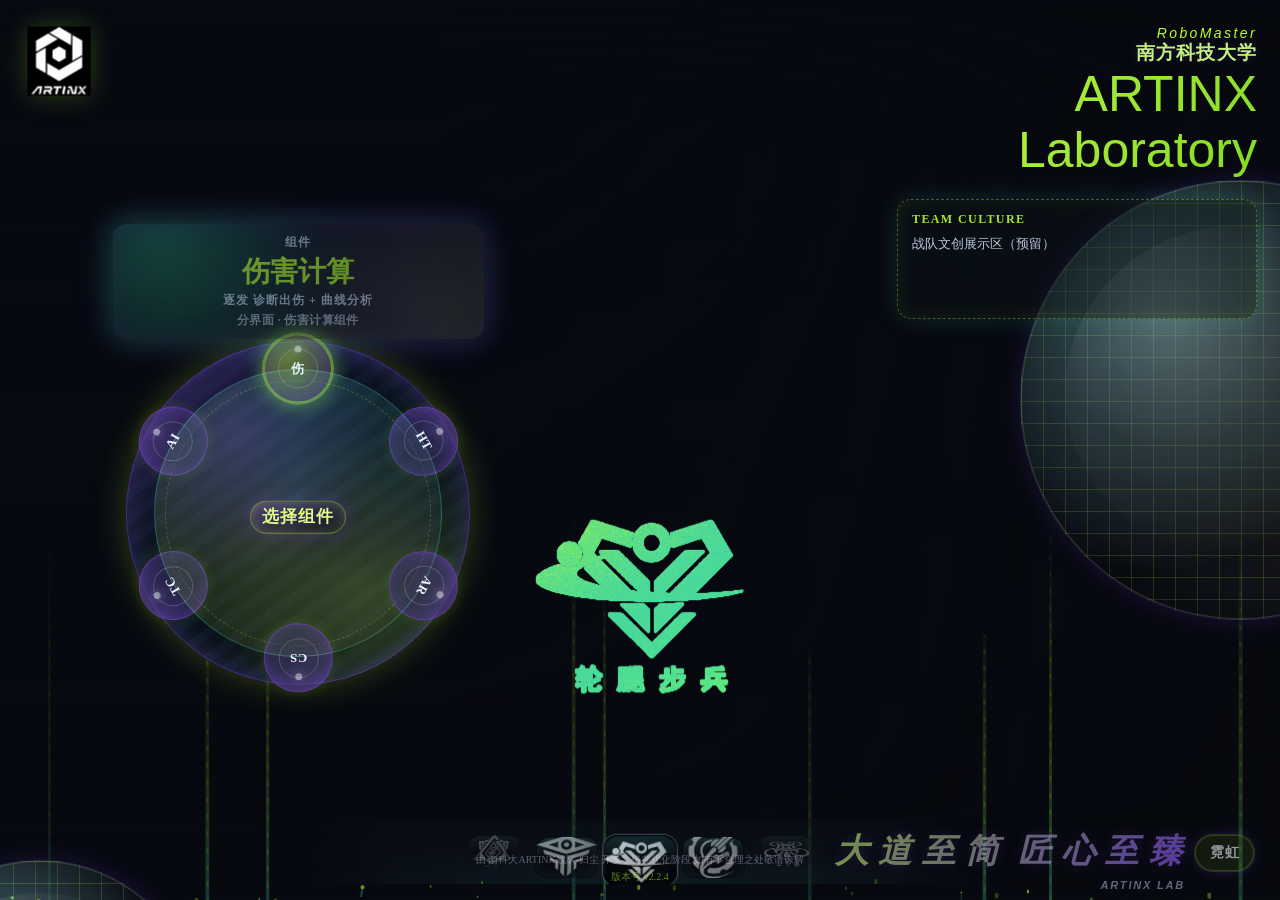
==== commit b2542bdc: "lfs配置更新" ====
--- a/pages/ARTINX-Calculate-Lab/ARTINX-Calculate-Lab.html
+++ b/pages/ARTINX-Calculate-Lab/ARTINX-Calculate-Lab.html
@@ -13,7 +13,7 @@
     <view id="app" class="page-shell theme-dark">
         <view class="page-backdrop-art">
             <video id="backdropVideo" class="page-backdrop-art-image" autoplay muted loop playsinline preload="auto"
-                src="../../Dark.mp4"></video>
+                src="../../Dark1mp4"></video>
             <view class="page-backdrop-art-blend"></view>
         </view>
         <view class="page-backdrop-art-grid"></view>
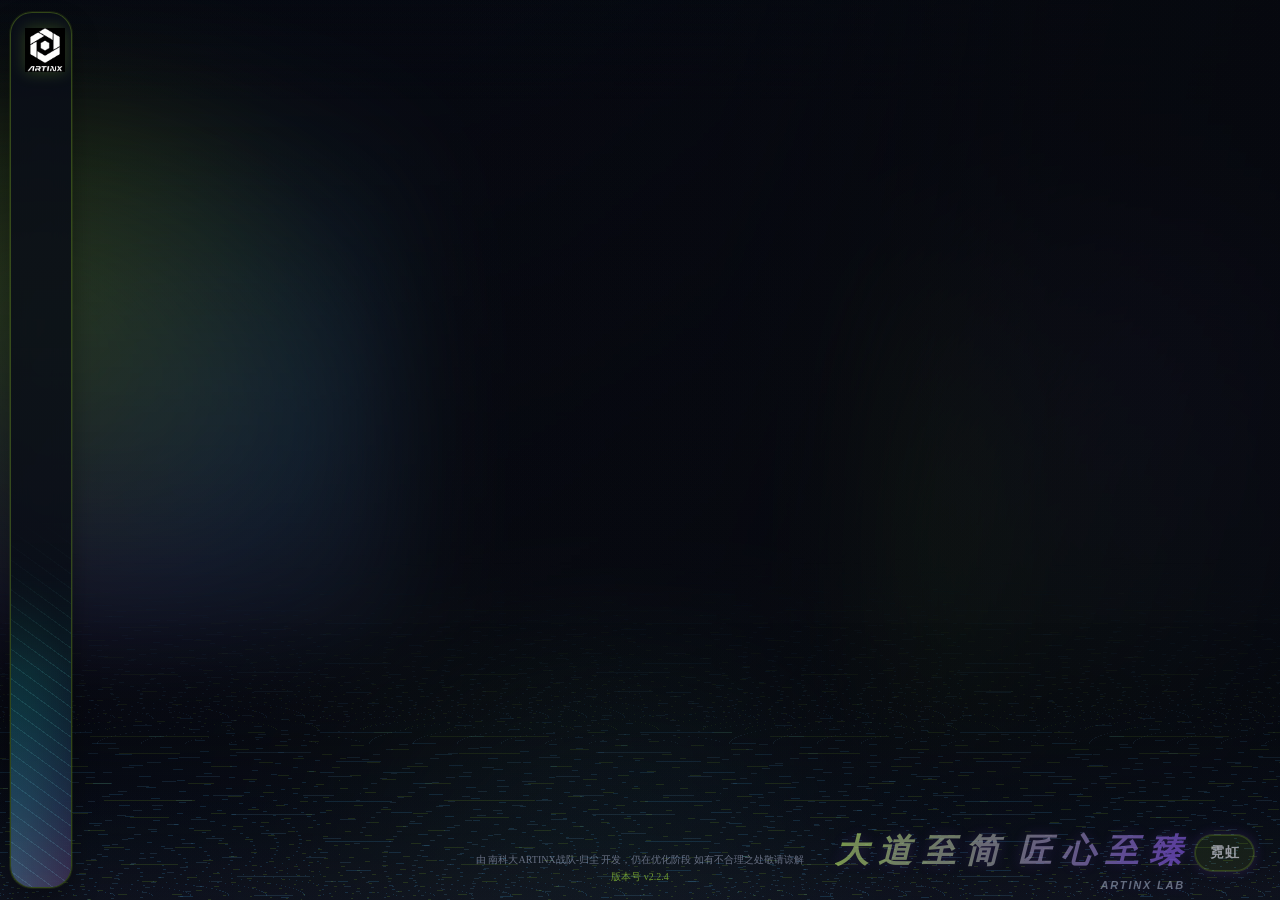
==== commit 0cdc7436: "主界面优化" ====
--- a/pages/ARTINX-Calculate-Lab/ARTINX-Calculate-Lab.html
+++ b/pages/ARTINX-Calculate-Lab/ARTINX-Calculate-Lab.html
@@ -10,7 +10,17 @@
 </head>
 
 <body>
-    <view id="app" class="page-shell theme-dark">
+    <view id="app" class="page-shell theme-dark focus-mode backdrop-expanded">
+        <view id="quickSidebar" class="quick-sidebar">
+            <view class="quick-sidebar-top">
+                <img id="quickSidebarLogo" class="quick-sidebar-logo"
+                    src="../../assets/ARTINX-Calculate-Lab/DarkLogo.png" alt="ARTINX" />
+                <text class="quick-sidebar-brand">ARTINX Laboratory</text>
+            </view>
+            <view id="quickSidebarList" class="quick-sidebar-list"></view>
+            <view class="quick-sidebar-gradient"></view>
+        </view>
+        <view class="global-bottom-flow"></view>
         <view class="page-backdrop-art">
             <video id="backdropVideo" class="page-backdrop-art-image" autoplay muted loop playsinline preload="auto"
                 src="../../Dark1mp4"></video>
--- a/pages/ARTINX-Calculate-Lab/ARTINX-Calculate-Lab.css
+++ b/pages/ARTINX-Calculate-Lab/ARTINX-Calculate-Lab.css
@@ -33,20 +33,226 @@
 }
 
 .page-shell {
-    --shell-width: min(var(--content-max), calc(100% - 24px));
-    --wheel-anchor-x: 20%;
-    --wheel-anchor-y: 60%;
+    --sidebar-reserved: 252px;
+    --shell-width: min(var(--content-max), calc(100% - 24px - var(--sidebar-reserved)));
     --wheel-scale: 1;
     --wheel-button-offset: 74px;
-    --backdrop-scale: 0.9;
-    --backdrop-pos-x: 50%;
-    --backdrop-pos-y: 50%;
+    --selector-offset-base: min(24vh, 220px);
+    --selector-offset: calc(var(--selector-offset-base) * var(--wheel-scale));
+    --exhibit-offset-y: calc(18px * var(--wheel-scale));
+    --selector-lift-y: calc(22px * var(--wheel-scale));
+    --exhibit-shift-extra: 4%;
+    --selector-shift-extra: 2%;
+    --wheel-fly-dx: 0px;
+    --wheel-fly-dy: 0px;
     position: relative;
     min-height: 100vh;
     overflow-x: hidden;
     isolation: isolate;
     color: var(--text-main);
     background: var(--page-bg);
+}
+
+.quick-sidebar {
+    position: fixed;
+    left: 10px;
+    top: 12px;
+    bottom: 12px;
+    width: 62px;
+    padding: 10px 8px;
+    border-radius: 22px;
+    border: 1px solid rgba(184, 255, 44, 0.24);
+    background: linear-gradient(180deg, rgba(10, 14, 24, 0.88), rgba(8, 12, 20, 0.76));
+    box-shadow: 0 0 0 1px rgba(184, 255, 44, 0.08), 0 14px 26px rgba(0, 0, 0, 0.35);
+    backdrop-filter: blur(10px);
+    -webkit-backdrop-filter: blur(10px);
+    z-index: 18;
+    display: flex;
+    flex-direction: column;
+    gap: 6px;
+    overflow: hidden;
+    transition: width 280ms cubic-bezier(0.22, 1, 0.24, 1), box-shadow 220ms ease, border-color 220ms ease;
+}
+
+.quick-sidebar:hover,
+.quick-sidebar:focus-within {
+    width: 236px;
+    border-color: rgba(184, 255, 44, 0.34);
+    box-shadow: 0 0 0 1px rgba(184, 255, 44, 0.14), 0 18px 34px rgba(0, 0, 0, 0.42);
+}
+
+.quick-sidebar-top {
+    display: flex;
+    align-items: center;
+    justify-content: flex-start;
+    min-height: 54px;
+    pointer-events: auto;
+    gap: 8px;
+    padding: 0 4px;
+}
+
+.quick-sidebar-logo {
+    width: 44px;
+    height: 44px;
+    flex: 0 0 44px;
+    object-fit: contain;
+    filter: drop-shadow(0 0 8px rgba(184, 255, 44, 0.2));
+}
+
+.quick-sidebar-brand {
+    opacity: 0;
+    transform: translateX(-6px);
+    white-space: nowrap;
+    font-size: 13px;
+    font-weight: 800;
+    letter-spacing: 0.3px;
+    color: #ffffff;
+    transition: opacity 200ms ease, transform 220ms ease;
+}
+
+.quick-sidebar:hover .quick-sidebar-brand,
+.quick-sidebar:focus-within .quick-sidebar-brand {
+    opacity: 1;
+    transform: translateX(0);
+}
+
+.quick-sidebar-list {
+    display: flex;
+    flex-direction: column;
+    gap: 7px;
+    margin-top: 2px;
+    max-height: calc(100vh - 280px);
+    overflow: auto;
+    padding-right: 2px;
+}
+
+.quick-sidebar-section-title {
+    margin-top: 4px;
+    padding: 0 8px;
+    font-size: 10px;
+    font-weight: 900;
+    letter-spacing: 1.4px;
+    color: rgba(214, 228, 255, 0.56);
+    opacity: 0;
+    transform: translateX(-4px);
+    transition: opacity 200ms ease, transform 220ms ease;
+}
+
+.quick-sidebar-group {
+    display: flex;
+    flex-direction: column;
+    gap: 7px;
+}
+
+.quick-sidebar:hover .quick-sidebar-section-title,
+.quick-sidebar:focus-within .quick-sidebar-section-title {
+    opacity: 1;
+    transform: translateX(0);
+}
+
+.quick-sidebar-item-home .quick-sidebar-item-short {
+    background: rgba(72, 186, 255, 0.2);
+    color: #bde8ff;
+}
+
+.quick-sidebar-item {
+    width: 100%;
+    min-height: 34px;
+    border-radius: 11px;
+    border: 1px solid rgba(184, 255, 44, 0.16);
+    background: linear-gradient(150deg, rgba(14, 20, 30, 0.86), rgba(10, 14, 24, 0.8));
+    color: rgba(222, 234, 255, 0.9);
+    display: flex;
+    align-items: center;
+    gap: 8px;
+    padding: 5px 7px;
+    cursor: pointer;
+    transition: border-color 180ms ease, box-shadow 180ms ease, background 180ms ease;
+}
+
+.quick-sidebar-item-short {
+    width: 22px;
+    height: 22px;
+    border-radius: 50%;
+    display: inline-flex;
+    align-items: center;
+    justify-content: center;
+    flex: 0 0 22px;
+    font-size: 11px;
+    font-weight: 900;
+    letter-spacing: 0.2px;
+    color: #d9ff8a;
+    background: rgba(184, 255, 44, 0.18);
+}
+
+.quick-sidebar-item-label {
+    opacity: 0;
+    transform: translateX(-4px);
+    white-space: nowrap;
+    overflow: hidden;
+    text-overflow: ellipsis;
+    transition: opacity 200ms ease, transform 220ms ease;
+}
+
+.quick-sidebar:hover .quick-sidebar-item-label,
+.quick-sidebar:focus-within .quick-sidebar-item-label {
+    opacity: 1;
+    transform: translateX(0);
+}
+
+.quick-sidebar-item-active {
+    border-color: rgba(184, 255, 44, 0.42);
+    box-shadow: 0 0 0 1px rgba(184, 255, 44, 0.16), 0 0 16px rgba(184, 255, 44, 0.16);
+}
+
+.quick-sidebar-item-locked {
+    opacity: 0.62;
+}
+
+.quick-sidebar-gradient {
+    margin-top: auto;
+    height: 44%;
+    min-height: 170px;
+    margin-left: -8px;
+    margin-right: -8px;
+    margin-bottom: -10px;
+    border-radius: 0;
+    background: linear-gradient(180deg, rgba(18, 240, 212, 0) 0%, rgba(18, 240, 212, 0.08) 28%, rgba(58, 196, 255, 0.14) 54%, rgba(118, 145, 255, 0.2) 76%, rgba(225, 124, 255, 0.22) 100%),
+        repeating-linear-gradient(36deg, rgba(109, 245, 232, 0.14) 0 1px, rgba(0, 0, 0, 0) 1px 12px),
+        radial-gradient(120% 94% at 0% 100%, rgba(28, 238, 208, 0.24), rgba(28, 238, 208, 0));
+    mask-image: linear-gradient(180deg, rgba(0, 0, 0, 0) 0%, rgba(0, 0, 0, 0.18) 18%, rgba(0, 0, 0, 0.82) 42%, rgba(0, 0, 0, 1) 100%);
+    -webkit-mask-image: linear-gradient(180deg, rgba(0, 0, 0, 0) 0%, rgba(0, 0, 0, 0.18) 18%, rgba(0, 0, 0, 0.82) 42%, rgba(0, 0, 0, 1) 100%);
+    animation: sidebar-dataflow 3.4s linear infinite;
+}
+
+@keyframes sidebar-dataflow {
+    0% {
+        background-position: 0 0, 0 0, 0 0;
+    }
+
+    100% {
+        background-position: 0 0, 0 -120px, 0 -28px;
+    }
+}
+
+.page-shell.theme-light .quick-sidebar {
+    border-color: rgba(127, 69, 242, 0.22);
+    background: linear-gradient(180deg, rgba(246, 248, 255, 0.92), rgba(236, 245, 255, 0.84));
+    box-shadow: 0 0 0 1px rgba(127, 69, 242, 0.08), 0 14px 26px rgba(79, 62, 128, 0.18);
+}
+
+.page-shell.theme-light .quick-sidebar-gradient {
+    background: linear-gradient(180deg, rgba(220, 255, 244, 0) 0%, rgba(124, 243, 220, 0.14) 28%, rgba(122, 186, 255, 0.16) 56%, rgba(160, 130, 255, 0.18) 100%),
+        repeating-linear-gradient(36deg, rgba(96, 192, 255, 0.1) 0 1px, rgba(0, 0, 0, 0) 1px 12px),
+        radial-gradient(120% 90% at 0% 100%, rgba(88, 160, 255, 0.22), rgba(88, 160, 255, 0));
+}
+
+.page-shell.theme-light .quick-sidebar-section-title {
+    color: rgba(90, 72, 148, 0.54);
+}
+
+.page-shell.theme-light .quick-sidebar-brand {
+    color: #111111;
 }
 
 .page-shell.theme-dark {
@@ -118,8 +324,6 @@
 .page-shell.theme-dark {
     --slider-left: #8f5cff;
     --slider-right: #b7ff32;
-    --wheel-anchor-x: 23.5%;
-    --wheel-anchor-y: 60.5%;
     --backdrop-scale: 0.9;
     --backdrop-pos-x: 52%;
     --backdrop-pos-y: 48%;
@@ -128,8 +332,6 @@
 .page-shell.theme-light {
     --slider-left: #8f5cff;
     --slider-right: #b6f33a;
-    --wheel-anchor-x: 25.2%;
-    --wheel-anchor-y: 60%;
     --backdrop-scale: 0.88;
     --backdrop-pos-x: 53%;
     --backdrop-pos-y: 47%;
@@ -220,8 +422,7 @@
 }
 
 .page-shell.theme-light .page-backdrop-art-blend {
-    background:
-        linear-gradient(rgba(126, 98, 200, 0.12) 1px, transparent 1px),
+    background: linear-gradient(rgba(126, 98, 200, 0.12) 1px, transparent 1px),
         linear-gradient(90deg, rgba(126, 98, 200, 0.1) 1px, transparent 1px),
         linear-gradient(90deg, rgba(28, 32, 54, 0.28) 0%, rgba(28, 32, 54, 0.12) 34%, rgba(28, 32, 54, 0.03) 54%, transparent 72%),
         radial-gradient(circle at 84% 36%, rgba(72, 255, 208, 0.12), transparent 34%),
@@ -232,8 +433,7 @@
 .page-backdrop-art-grid {
     display: block;
     opacity: 0.3;
-    background:
-        radial-gradient(circle at 18% 26%, rgba(133, 84, 245, 0.22) 0, rgba(133, 84, 245, 0.22) 2px, transparent 3px),
+    background: radial-gradient(circle at 18% 26%, rgba(133, 84, 245, 0.22) 0, rgba(133, 84, 245, 0.22) 2px, transparent 3px),
         radial-gradient(circle at 72% 58%, rgba(181, 248, 56, 0.18) 0, rgba(181, 248, 56, 0.18) 2px, transparent 3px),
         radial-gradient(circle at 62% 18%, rgba(120, 170, 255, 0.18) 0, rgba(120, 170, 255, 0.18) 2px, transparent 3px);
     background-size: 180px 180px, 200px 200px, 220px 220px;
@@ -248,8 +448,7 @@
     width: min(14vw, 240px);
     opacity: 0.9;
     pointer-events: none;
-    background:
-        linear-gradient(180deg, transparent 0%, var(--data-block) 10%, transparent 22%, var(--data-accent) 40%, transparent 58%, var(--data-block) 76%, transparent 100%),
+    background: linear-gradient(180deg, transparent 0%, var(--data-block) 10%, transparent 22%, var(--data-accent) 40%, transparent 58%, var(--data-block) 76%, transparent 100%),
         repeating-linear-gradient(180deg, transparent 0 12px, rgba(255, 255, 255, 0.1) 12px 14px, transparent 14px 28px),
         repeating-linear-gradient(180deg, transparent 0 18px, var(--data-accent) 18px 21px, transparent 21px 44px),
         linear-gradient(90deg, rgba(255, 255, 255, 0.14) 0 38%, transparent 38% 100%);
@@ -280,14 +479,12 @@
 
 .page-backdrop-shade {
     z-index: 1;
-    background:
-        linear-gradient(270deg, rgba(7, 9, 15, 0.9) 0%, rgba(7, 9, 15, 0.78) 18%, rgba(7, 9, 15, 0.42) 32%, rgba(7, 9, 15, 0.16) 44%, rgba(7, 9, 15, 0.06) 56%, transparent 66%),
+    background: linear-gradient(270deg, rgba(7, 9, 15, 0.9) 0%, rgba(7, 9, 15, 0.78) 18%, rgba(7, 9, 15, 0.42) 32%, rgba(7, 9, 15, 0.16) 44%, rgba(7, 9, 15, 0.06) 56%, transparent 66%),
         linear-gradient(180deg, rgba(7, 9, 15, 0.08) 0%, rgba(7, 9, 15, 0.46) 70%, rgba(7, 9, 15, 0.72) 100%);
 }
 
 .page-shell.theme-light .page-backdrop-shade {
-    background:
-        linear-gradient(270deg, rgba(244, 240, 252, 0.94) 0%, rgba(244, 240, 252, 0.78) 18%, rgba(245, 250, 239, 0.46) 34%, rgba(240, 250, 238, 0.18) 46%, rgba(240, 250, 238, 0.08) 58%, transparent 68%),
+    background: linear-gradient(270deg, rgba(244, 240, 252, 0.94) 0%, rgba(244, 240, 252, 0.78) 18%, rgba(245, 250, 239, 0.46) 34%, rgba(240, 250, 238, 0.18) 46%, rgba(240, 250, 238, 0.08) 58%, transparent 68%),
         linear-gradient(180deg, rgba(247, 244, 252, 0.08) 0%, rgba(238, 247, 233, 0.42) 72%, rgba(235, 243, 232, 0.64) 100%);
 }
 
@@ -312,8 +509,7 @@
     z-index: 20;
     pointer-events: none;
     opacity: 0.32;
-    background:
-        linear-gradient(180deg, rgba(0, 0, 0, 0) 0%, var(--flood-a) 26%, var(--flood-b) 54%, rgba(0, 0, 0, 0) 100%),
+    background: linear-gradient(180deg, rgba(0, 0, 0, 0) 0%, var(--flood-a) 26%, var(--flood-b) 54%, rgba(0, 0, 0, 0) 100%),
         radial-gradient(circle at 50% 88%, var(--flood-c) 0%, rgba(0, 0, 0, 0) 62%),
         repeating-linear-gradient(0deg, var(--flood-stripe) 0 1px, transparent 1px 9px),
         repeating-linear-gradient(0deg, var(--flood-line) 0 2px, transparent 2px 18px),
@@ -323,10 +519,10 @@
     background-size: 100% 100%, 100% 100%, 100% 14px, 100% 26px, 10px 10px, 16px 16px, 22px 22px;
     mix-blend-mode: screen;
     filter: blur(0.4px) saturate(1.65) brightness(1.35);
-    animation: flood-surge 680ms ease-in-out both, flood-rain 680ms linear both;
-}
-
-.page-shell.backdrop-transitioning .page-content {
+    animation: flood-surge 1000ms ease-in-out both, flood-rain 1000ms linear both;
+}
+
+.page-shell.backdrop-transitioning:not(.backdrop-revealing) .page-content {
     filter: saturate(1.26) hue-rotate(8deg);
     opacity: 0;
     transform: translateY(12px);
@@ -339,10 +535,10 @@
     animation: pre-assemble-shift 520ms cubic-bezier(0.2, 1, 0.24, 1) both;
 }
 
-.page-shell.backdrop-transitioning .component-revolver,
-.page-shell.backdrop-transitioning .culture-exhibit-zone,
-.page-shell.backdrop-transitioning .exhibit-selector,
-.page-shell.backdrop-transitioning .focus-flow-canvas,
+.page-shell.backdrop-transitioning:not(.backdrop-revealing) .component-revolver,
+.page-shell.backdrop-transitioning:not(.backdrop-revealing) .culture-exhibit-zone,
+.page-shell.backdrop-transitioning:not(.backdrop-revealing) .exhibit-selector,
+.page-shell.backdrop-transitioning:not(.backdrop-revealing) .focus-flow-canvas,
 .page-shell.backdrop-transitioning .hero-card,
 .page-shell.backdrop-transitioning .collapse-bridge,
 .page-shell.backdrop-transitioning .lab-columns {
@@ -364,14 +560,27 @@
     animation: assemble-reveal 450ms ease-out forwards;
 }
 
+.page-shell.anchor-frozen.backdrop-revealing .page-content,
+.page-shell.anchor-frozen.backdrop-revealing .component-revolver,
+.page-shell.anchor-frozen.backdrop-revealing .culture-exhibit-zone,
+.page-shell.anchor-frozen.backdrop-revealing .exhibit-selector,
+.page-shell.anchor-frozen.backdrop-revealing .focus-flow-canvas,
+.page-shell.anchor-frozen.backdrop-revealing .hero-card,
+.page-shell.anchor-frozen.backdrop-revealing .collapse-bridge,
+.page-shell.anchor-frozen.backdrop-revealing .lab-columns {
+    animation: none !important;
+    opacity: 0 !important;
+    transform: none !important;
+    filter: blur(12px) !important;
+}
+
 .page-shell.backdrop-revealing .page-content::before {
     content: '';
     position: absolute;
     inset: -6% -4% -6% -4%;
     pointer-events: none;
     opacity: 0;
-    background:
-        radial-gradient(var(--flood-a) 1px, transparent 1px),
+    background: radial-gradient(var(--flood-a) 1px, transparent 1px),
         radial-gradient(var(--flood-b) 1.5px, transparent 1.5px),
         radial-gradient(var(--flood-c) 2px, transparent 2px);
     background-size: 12px 12px, 18px 18px, 26px 26px;
@@ -381,7 +590,7 @@
 }
 
 .page-grid {
-    display: block;
+    display: none;
     opacity: 0.38;
 }
 
@@ -393,8 +602,7 @@
     width: min(52vw, 560px);
     aspect-ratio: 1 / 1;
     border-radius: 50%;
-    background:
-        radial-gradient(circle at 32% 28%, rgba(255, 255, 255, 0.22) 0%, rgba(255, 255, 255, 0) 46%),
+    background: radial-gradient(circle at 32% 28%, rgba(255, 255, 255, 0.22) 0%, rgba(255, 255, 255, 0) 46%),
         radial-gradient(circle at 68% 72%, rgba(0, 0, 0, 0.62) 0%, rgba(0, 0, 0, 0) 58%),
         radial-gradient(circle at 50% 50%, rgba(0, 0, 0, 0.35) 0%, rgba(0, 0, 0, 0) 62%),
         repeating-conic-gradient(from 0deg, var(--grid-3d-line) 0 2deg, transparent 2deg 14deg),
@@ -406,37 +614,65 @@
 }
 
 .page-glow {
-    display: none;
+    display: block;
+    width: min(46vw, 560px);
+    height: min(64vh, 680px);
+    opacity: 0.7;
+    filter: blur(50px) saturate(1.2);
+    mix-blend-mode: screen;
 }
 
 .glow-left {
-    top: 42px;
-    left: -74px;
-    background: rgba(194, 255, 43, 0.24);
+    top: 80px;
+    left: -12vw;
+    background: radial-gradient(circle at 30% 40%, rgba(184, 255, 44, 0.35), transparent 62%),
+        radial-gradient(circle at 70% 60%, rgba(96, 215, 255, 0.28), transparent 66%),
+        radial-gradient(circle at 40% 80%, rgba(145, 76, 255, 0.22), transparent 72%);
 }
 
 .glow-right {
-    top: 280px;
-    right: -84px;
-    background: rgba(127, 69, 242, 0.22);
+    top: 200px;
+    right: -12vw;
+    background: radial-gradient(circle at 60% 36%, rgba(127, 69, 242, 0.34), transparent 60%),
+        radial-gradient(circle at 30% 60%, rgba(184, 255, 44, 0.26), transparent 68%),
+        radial-gradient(circle at 70% 80%, rgba(96, 215, 255, 0.24), transparent 72%);
 }
 
 .glow-bottom {
-    bottom: 140px;
+    bottom: -20vh;
     left: 50%;
     transform: translateX(-50%);
-    background: rgba(96, 215, 255, 0.18);
+    width: min(60vw, 720px);
+    height: min(50vh, 520px);
+    background: radial-gradient(circle at 50% 50%, rgba(96, 215, 255, 0.24), transparent 70%),
+        radial-gradient(circle at 40% 70%, rgba(184, 255, 44, 0.18), transparent 74%);
+    opacity: 0.5;
+}
+
+.page-shell.theme-light .glow-left {
+    background: radial-gradient(circle at 30% 40%, rgba(127, 69, 242, 0.26), transparent 62%),
+        radial-gradient(circle at 70% 60%, rgba(168, 240, 47, 0.22), transparent 66%),
+        radial-gradient(circle at 40% 80%, rgba(88, 160, 255, 0.2), transparent 72%);
+}
+
+.page-shell.theme-light .glow-right {
+    background: radial-gradient(circle at 60% 36%, rgba(127, 69, 242, 0.26), transparent 60%),
+        radial-gradient(circle at 30% 60%, rgba(168, 240, 47, 0.2), transparent 68%),
+        radial-gradient(circle at 70% 80%, rgba(88, 160, 255, 0.18), transparent 72%);
+}
+
+.page-shell.theme-light .glow-bottom {
+    opacity: 0.4;
 }
 
 .page-orbit {
-    display: block;
+    display: none;
     border-radius: 50%;
     border: 1px solid var(--orbit-edge);
     box-shadow: inset 0 0 0 1px var(--orbit-grid), inset 0 0 26px rgba(7, 9, 15, 0.4), 0 0 26px var(--orbit-glow);
     overflow: hidden;
     z-index: 1;
-    background-image:
-        radial-gradient(circle at 30% 30%, var(--orbit-core) 0%, rgba(0, 0, 0, 0) 60%),
+    background-image: radial-gradient(circle at 30% 30%, var(--orbit-core) 0%, rgba(0, 0, 0, 0) 60%),
         radial-gradient(circle at 68% 70%, rgba(255, 255, 255, 0.08) 0%, rgba(0, 0, 0, 0) 64%),
         radial-gradient(circle at 50% 55%, rgba(0, 0, 0, 0.35) 0%, rgba(0, 0, 0, 0) 62%),
         linear-gradient(var(--orbit-grid) 1px, transparent 1px),
@@ -450,8 +686,7 @@
     position: absolute;
     inset: 10% 10% 14% 10%;
     border-radius: 50%;
-    background:
-        radial-gradient(circle at 32% 30%, rgba(255, 255, 255, 0.18) 0%, rgba(255, 255, 255, 0.04) 38%, rgba(0, 0, 0, 0) 70%),
+    background: radial-gradient(circle at 32% 30%, rgba(255, 255, 255, 0.18) 0%, rgba(255, 255, 255, 0.04) 38%, rgba(0, 0, 0, 0) 70%),
         radial-gradient(circle at 66% 72%, rgba(0, 0, 0, 0.45) 0%, rgba(0, 0, 0, 0) 68%);
     opacity: 0.9;
     mix-blend-mode: screen;
@@ -603,6 +838,15 @@
     display: flex;
     flex-direction: column;
     gap: 16px;
+}
+
+.page-shell.focus-mode .page-content {
+    margin-left: calc(var(--sidebar-reserved) + 6px);
+    margin-right: auto;
+}
+
+.page-shell:not(.focus-mode) .page-content {
+    margin-inline: auto;
 }
 
 .lab-columns {
@@ -831,8 +1075,7 @@
     inset: 0;
     pointer-events: none;
     border-radius: inherit;
-    background:
-        radial-gradient(60px 60px at 0% 0%, rgba(184, 255, 44, 0.2), transparent 84%),
+    background: radial-gradient(60px 60px at 0% 0%, rgba(184, 255, 44, 0.2), transparent 84%),
         radial-gradient(76px 76px at 100% 100%, rgba(145, 76, 255, 0.16), transparent 86%);
 }
 
@@ -849,8 +1092,7 @@
 .page-shell.theme-light .control-cluster::before,
 .page-shell.theme-light .compact-empty::before,
 .page-shell.theme-light .taunt-box::before {
-    background:
-        radial-gradient(88px 88px at 0% 0%, rgba(143, 100, 238, 0.12), transparent 90%),
+    background: radial-gradient(88px 88px at 0% 0%, rgba(143, 100, 238, 0.12), transparent 90%),
         radial-gradient(102px 102px at 100% 100%, rgba(171, 241, 63, 0.1), transparent 92%);
 }
 
@@ -947,14 +1189,12 @@
     border-radius: 50%;
     aspect-ratio: 1 / 1;
     border: 1px solid rgba(145, 76, 255, 0.45);
-    background:
-        radial-gradient(circle closest-side at var(--hover-x) var(--hover-y), rgba(94, 255, 228, var(--hover-alpha)) 0%, rgba(94, 255, 228, calc(var(--hover-alpha) * 0.42)) 54%, transparent 72%),
+    background: radial-gradient(circle closest-side at var(--hover-x) var(--hover-y), rgba(94, 255, 228, var(--hover-alpha)) 0%, rgba(94, 255, 228, calc(var(--hover-alpha) * 0.42)) 54%, transparent 72%),
         radial-gradient(circle at 32% 28%, rgba(145, 76, 255, 0.24), transparent 44%),
         radial-gradient(circle at 70% 72%, rgba(184, 255, 44, 0.2), transparent 46%),
         repeating-linear-gradient(145deg, rgba(18, 25, 44, 0.42) 0 10px, rgba(9, 14, 28, 0.42) 10px 20px),
         linear-gradient(160deg, rgba(15, 20, 36, 0.82), rgba(11, 25, 18, 0.66));
-    box-shadow:
-        inset 0 0 24px rgba(145, 76, 255, 0.24),
+    box-shadow: inset 0 0 24px rgba(145, 76, 255, 0.24),
         inset 0 0 44px rgba(88, 255, 224, 0.08),
         0 0 34px rgba(184, 255, 44, 0.24);
     transition: box-shadow 220ms ease, border-color 220ms ease, transform 260ms cubic-bezier(0.22, 1.12, 0.3, 1);
@@ -967,16 +1207,14 @@
     border-radius: 50%;
     pointer-events: none;
     border: 1px solid rgba(72, 255, 208, 0.24);
-    background:
-        conic-gradient(from 0deg, rgba(72, 255, 208, 0.14), rgba(127, 69, 242, 0.06), rgba(184, 255, 44, 0.12), rgba(72, 255, 208, 0.14));
+    background: conic-gradient(from 0deg, rgba(72, 255, 208, 0.14), rgba(127, 69, 242, 0.06), rgba(184, 255, 44, 0.12), rgba(72, 255, 208, 0.14));
     mix-blend-mode: screen;
     animation: revolver-pulse 5.2s linear infinite;
 }
 
 .revolver-shell-hovering {
     border-color: rgba(72, 255, 208, 0.56);
-    box-shadow:
-        inset 0 0 26px rgba(72, 255, 208, 0.18),
+    box-shadow: inset 0 0 26px rgba(72, 255, 208, 0.18),
         inset 0 0 34px rgba(145, 76, 255, 0.22),
         0 0 34px rgba(72, 255, 208, 0.2),
         0 0 24px rgba(184, 255, 44, 0.18);
@@ -1023,44 +1261,6 @@
         transform: rotate(360deg);
         opacity: 0.48;
     }
-}
-
-.revolver-centerline {
-    position: absolute;
-    left: 50%;
-    top: 50%;
-    right: auto;
-    bottom: auto;
-    transform: translate(-50%, calc(-50% - 56px));
-    width: min(68%, 260px);
-    border: none;
-    background: none;
-    pointer-events: none;
-    display: flex;
-    justify-content: center;
-    z-index: 3;
-}
-
-.revolver-centerline-text {
-    display: block;
-    max-width: min(100%, 240px);
-    padding: 7px 14px;
-    border-radius: 999px;
-    border: 1px solid rgba(184, 255, 44, 0.28);
-    background: rgba(9, 14, 25, 0.72);
-    text-align: center;
-    white-space: nowrap;
-    overflow: hidden;
-    text-overflow: ellipsis;
-    font-size: 14px;
-    font-weight: 800;
-    letter-spacing: 0.4px;
-    color: rgba(223, 245, 255, 0.9);
-    text-shadow: 0 0 10px rgba(145, 76, 255, 0.34);
-}
-
-.revolver-current-module {
-    display: none;
 }
 
 .revolver-module-kicker,
@@ -1180,47 +1380,6 @@
     user-select: none;
 }
 
-.revolver-center {
-    position: absolute;
-    left: 50%;
-    top: 50%;
-    width: calc(var(--revolver-size) * 0.28);
-    height: calc(var(--revolver-size) * 0.095);
-    transform: translate(-50%, calc(-50% + 4px));
-    border-radius: 999px;
-    border: 1px solid rgba(184, 255, 44, 0.4);
-    background: linear-gradient(160deg, rgba(145, 76, 255, 0.3), rgba(14, 18, 30, 0.85));
-    box-shadow: inset 0 0 14px rgba(184, 255, 44, 0.24), 0 0 16px rgba(145, 76, 255, 0.28);
-    display: flex;
-    align-items: center;
-    justify-content: center;
-    z-index: 7;
-    cursor: pointer;
-    transition: transform 160ms ease, box-shadow 160ms ease, border-color 160ms ease;
-}
-
-.revolver-center:hover {
-    transform: translate(-50%, calc(-50% + 4px)) scale(1.04);
-    border-color: rgba(184, 255, 44, 0.56);
-    box-shadow: inset 0 0 16px rgba(184, 255, 44, 0.3), 0 0 20px rgba(145, 76, 255, 0.38);
-}
-
-.revolver-center:active {
-    transform: translate(-50%, calc(-50% + 4px)) scale(0.97);
-    box-shadow: inset 0 0 20px rgba(72, 255, 208, 0.34), 0 0 24px rgba(184, 255, 44, 0.28);
-}
-
-.revolver-center-text {
-    font-size: calc(var(--revolver-size) * 0.048);
-    font-weight: 800;
-    letter-spacing: 1.2px;
-    color: #dffb87;
-}
-
-.revolver-hint {
-    display: none;
-}
-
 .revolver-module-panel {
     order: -1;
     margin-top: 0;
@@ -1230,8 +1389,7 @@
     padding: 10px 16px;
     border-radius: 14px;
     border: none;
-    background:
-        radial-gradient(circle at 12% 14%, rgba(72, 255, 208, 0.22), transparent 48%),
+    background: radial-gradient(circle at 12% 14%, rgba(72, 255, 208, 0.22), transparent 48%),
         radial-gradient(circle at 90% 86%, rgba(184, 255, 44, 0.16), transparent 52%),
         linear-gradient(135deg, rgba(10, 16, 28, 0.54), rgba(12, 26, 20, 0.44));
     box-shadow: inset 0 0 24px rgba(127, 69, 242, 0.18), 0 0 30px rgba(72, 255, 208, 0.2), 0 0 48px rgba(127, 69, 242, 0.16);
@@ -1251,8 +1409,7 @@
 }
 
 .page-shell.theme-light .revolver-module-panel {
-    background:
-        radial-gradient(circle at 14% 16%, rgba(127, 69, 242, 0.16), transparent 52%),
+    background: radial-gradient(circle at 14% 16%, rgba(127, 69, 242, 0.16), transparent 52%),
         radial-gradient(circle at 88% 82%, rgba(168, 240, 47, 0.12), transparent 56%),
         linear-gradient(135deg, rgba(250, 252, 255, 0.9), rgba(239, 246, 236, 0.86));
     box-shadow: inset 0 0 18px rgba(127, 69, 242, 0.08), 0 0 24px rgba(127, 69, 242, 0.12), 0 0 34px rgba(168, 240, 47, 0.1);
@@ -1297,7 +1454,7 @@
 .revolver-module-current {
     display: block;
     margin-top: 4px;
-    font-size: clamp(18px, 2.2vw, 30px);
+    font-size: clamp(17px, 2vw, 29px);
     font-weight: 1000;
     letter-spacing: 0.2px;
     line-height: 1.24;
@@ -1327,42 +1484,25 @@
 
 .page-shell.theme-light .revolver-shell {
     border-color: rgba(127, 69, 242, 0.25);
-    background:
-        radial-gradient(circle at 32% 28%, rgba(127, 69, 242, 0.2), transparent 44%),
+    background: radial-gradient(circle at 32% 28%, rgba(127, 69, 242, 0.2), transparent 44%),
         radial-gradient(circle at 70% 72%, rgba(168, 240, 47, 0.16), transparent 46%),
         linear-gradient(165deg, rgba(255, 255, 255, 0.86), rgba(236, 249, 234, 0.74));
 }
 
-.page-shell.theme-light .revolver-centerline {
-    background: none;
-}
-
-.page-shell.theme-light .revolver-centerline-text {
-    border-color: rgba(127, 69, 242, 0.26);
-    background: rgba(248, 250, 255, 0.82);
-    color: rgba(63, 34, 116, 0.9);
-    text-shadow: 0 0 8px rgba(127, 69, 242, 0.2);
-}
-
-.page-shell.theme-light .revolver-center {
-    border-color: rgba(127, 69, 242, 0.28);
-    background: linear-gradient(160deg, rgba(127, 69, 242, 0.18), rgba(248, 251, 255, 0.86));
-}
-
 .page-shell.theme-light .revolver-slot {
     border-color: rgba(127, 69, 242, 0.32);
-    background: linear-gradient(160deg, rgba(177, 150, 244, 0.54), rgba(206, 244, 170, 0.64));
-    box-shadow: inset 0 0 12px rgba(127, 69, 242, 0.16), 0 0 12px rgba(127, 69, 242, 0.12);
+    background: linear-gradient(160deg, rgba(210, 194, 255, 0.78), rgba(210, 238, 255, 0.72));
+    box-shadow: inset 0 0 12px rgba(127, 69, 242, 0.2), 0 0 14px rgba(127, 69, 242, 0.14);
 }
 
 .page-shell.theme-light .revolver-slot-available {
-    border-color: rgba(111, 173, 48, 0.44);
-    background: radial-gradient(circle at 36% 32%, rgba(168, 240, 47, 0.42), rgba(155, 118, 241, 0.56));
+    border-color: rgba(108, 168, 255, 0.52);
+    background: radial-gradient(circle at 36% 32%, rgba(174, 226, 255, 0.9), rgba(171, 141, 255, 0.72));
 }
 
 .page-shell.theme-light .revolver-slot-locked {
-    border-color: rgba(127, 69, 242, 0.34);
-    background: linear-gradient(160deg, rgba(204, 188, 246, 0.54), rgba(214, 230, 245, 0.62));
+    border-color: rgba(127, 69, 242, 0.28);
+    background: linear-gradient(160deg, rgba(229, 220, 255, 0.76), rgba(222, 236, 255, 0.74));
 }
 
 .page-shell.theme-light .revolver-slot-label {
@@ -1373,10 +1513,6 @@
 
 .page-shell.theme-light .revolver-slot-active .revolver-slot-label {
     color: rgba(45, 23, 88, 1);
-}
-
-.page-shell.theme-light .revolver-center-text {
-    color: #7f45f2;
 }
 
 .hero-card,
@@ -1537,12 +1673,13 @@
     display: block;
     margin-top: 0;
     margin-bottom: 7px;
-    font-size: clamp(34px, 4.8vw, 62px);
+    font-size: clamp(42px, 4.4vw, 68px);
     line-height: 1.14;
     padding-bottom: 0.08em;
     text-align: right;
     max-width: min(44vw, 760px);
     overflow: visible;
+    white-space: nowrap;
 }
 
 .hero-title-row {
@@ -1573,7 +1710,7 @@
     flex-direction: column;
     align-items: flex-end;
     margin-left: 12px;
-    min-width: 320px;
+    min-width: 0;
     max-width: min(46vw, 760px);
     flex: 0 0 auto;
     text-align: right;
@@ -1629,14 +1766,22 @@
 .team-culture-showcase {
     display: none;
     margin-top: 10px;
-    width: min(30vw, 360px);
-    min-height: 120px;
+    width: min(34vw, 420px);
+    min-height: 160px;
     border-radius: 14px;
     padding: 12px 14px;
     text-align: left;
     border: 1px dashed rgba(184, 255, 44, 0.34);
     background: linear-gradient(140deg, rgba(12, 20, 30, 0.46), rgba(10, 22, 18, 0.36));
     box-shadow: inset 0 0 20px rgba(184, 255, 44, 0.08), 0 0 26px rgba(72, 255, 208, 0.14);
+    overflow: hidden;
+}
+
+.team-culture-head {
+    display: flex;
+    align-items: center;
+    justify-content: space-between;
+    gap: 10px;
 }
 
 .team-culture-kicker {
@@ -1652,6 +1797,39 @@
     margin-top: 8px;
     font-size: 13px;
     color: rgba(214, 231, 255, 0.86);
+}
+
+.team-culture-toggle {
+    border: none;
+    outline: none;
+    border-radius: 999px;
+    padding: 4px 10px;
+    font-size: 11px;
+    font-weight: 700;
+    letter-spacing: 1px;
+    color: rgba(205, 235, 255, 0.92);
+    background: linear-gradient(135deg, rgba(72, 186, 255, 0.22), rgba(184, 255, 44, 0.16));
+    box-shadow: 0 0 0 1px rgba(72, 186, 255, 0.2), 0 0 14px rgba(72, 186, 255, 0.16);
+    cursor: pointer;
+    transition: transform 180ms ease, box-shadow 180ms ease, opacity 180ms ease;
+}
+
+.team-culture-toggle:hover {
+    transform: translateY(-1px);
+    box-shadow: 0 0 0 1px rgba(184, 255, 44, 0.24), 0 0 16px rgba(72, 186, 255, 0.2);
+}
+
+.page-shell.culture-showcase-collapsed .team-culture-showcase {
+    min-height: 56px;
+    max-height: 56px;
+    padding-bottom: 10px;
+}
+
+.page-shell.culture-showcase-collapsed .team-culture-copy {
+    opacity: 0;
+    max-height: 0;
+    margin-top: 0;
+    overflow: hidden;
 }
 
 .page-shell.theme-light .team-culture-showcase {
@@ -1985,11 +2163,9 @@
     border-color: rgba(184, 255, 44, 0.42);
     background-color: rgba(14, 20, 30, 0.72);
     box-shadow: inset 0 0 0 1px rgba(184, 255, 44, 0.12);
-    background-image:
-        linear-gradient(45deg, transparent 50%, var(--accent-a) 50%),
+    background-image: linear-gradient(45deg, transparent 50%, var(--accent-a) 50%),
         linear-gradient(135deg, var(--accent-a) 50%, transparent 50%);
-    background-position:
-        calc(100% - 18px) calc(50% - 3px),
+    background-position: calc(100% - 18px) calc(50% - 3px),
         calc(100% - 12px) calc(50% - 3px);
     background-size: 6px 6px, 6px 6px;
     background-repeat: no-repeat;
@@ -2113,8 +2289,7 @@
     margin: 0;
     border-radius: 999px;
     box-sizing: border-box;
-    background:
-        linear-gradient(90deg, var(--slider-left) 0%, var(--slider-right) 100%) 0 / var(--track-percent) 100% no-repeat,
+    background: linear-gradient(90deg, var(--slider-left) 0%, var(--slider-right) 100%) 0 / var(--track-percent) 100% no-repeat,
         rgba(255, 255, 255, 0.12);
     outline: none;
     border: none;
@@ -2162,8 +2337,7 @@
     height: 16px;
     margin: 0;
     border-radius: 999px;
-    background:
-        linear-gradient(90deg, var(--slider-left) 0%, var(--slider-right) 100%) 0 / var(--track-percent) 100% no-repeat,
+    background: linear-gradient(90deg, var(--slider-left) 0%, var(--slider-right) 100%) 0 / var(--track-percent) 100% no-repeat,
         rgba(255, 255, 255, 0.12);
     outline: none;
     border: none;
@@ -2643,10 +2817,18 @@
 }
 
 .page-shell.focus-mode .hero-title-right {
-    font-size: clamp(28px, 4vw, 50px);
+    font-size: clamp(32px, 3.8vw, 52px);
     line-height: 1.12;
     padding-bottom: 0.08em;
-    max-width: min(42vw, 640px);
+    max-width: min(34vw, 560px);
+    white-space: nowrap;
+}
+
+.page-shell.focus-mode .hero-university-inline.hero-university-right,
+.page-shell.focus-mode .hero-title-right,
+.page-shell.focus-mode .hero-eyebrow-right {
+    width: 100%;
+    text-align: right;
 }
 
 .page-shell.focus-mode .hero-component-name {
@@ -2664,6 +2846,12 @@
 .page-shell.focus-mode .hero-component-indicator {
     margin-left: 14px;
     max-width: min(34vw, 520px);
+    position: fixed;
+    right: 92px;
+    top: 82px;
+    margin-left: 0;
+    z-index: 12;
+    transform: translateX(-52px);
 }
 
 .page-shell.backdrop-transitioning .hero-logo,
@@ -2714,44 +2902,36 @@
     }
 }
 
-@keyframes hero-logo-bounce {
-    0% {
-        transform: translateX(0) scale(1);
-    }
-
-    44% {
-        transform: translateX(-10px) scale(0.93);
-    }
-
-    72% {
-        transform: translateX(-6px) scale(0.97);
-    }
-
-    100% {
-        transform: translateX(-4px) scale(0.96);
-    }
-}
-
-@keyframes hero-text-bounce {
-    0% {
-        transform: translateX(0);
-    }
-
-    42% {
-        transform: translateX(14px);
-    }
-
-    70% {
-        transform: translateX(8px);
-    }
-
-    100% {
-        transform: translateX(0);
-    }
-}
-
 .page-shell.focus-mode .page-content {
     overflow-x: visible;
+}
+
+.page-shell.focus-mode:not(.anchor-ready) .component-revolver,
+.page-shell.focus-mode:not(.anchor-ready) .culture-exhibit-zone,
+.page-shell.focus-mode:not(.anchor-ready) .exhibit-selector,
+.page-shell.focus-mode:not(.anchor-ready) .focus-flow-canvas {
+    opacity: 0;
+    filter: blur(12px);
+    pointer-events: none;
+}
+
+.page-shell.anchor-frozen .component-revolver,
+.page-shell.anchor-frozen .culture-exhibit-zone,
+.page-shell.anchor-frozen .exhibit-selector,
+.page-shell.anchor-frozen .focus-flow-canvas,
+.page-shell.anchor-frozen .hero-component-indicator,
+.page-shell.anchor-frozen .collapse-bridge,
+.page-shell.anchor-frozen .quick-sidebar-list {
+    opacity: 0;
+    filter: blur(12px);
+    pointer-events: none;
+}
+
+.page-shell.focus-mode.anchor-ready.anchor-rebuild .component-revolver,
+.page-shell.focus-mode.anchor-ready.anchor-rebuild .culture-exhibit-zone,
+.page-shell.focus-mode.anchor-ready.anchor-rebuild .exhibit-selector,
+.page-shell.focus-mode.anchor-ready.anchor-rebuild .focus-flow-canvas {
+    animation: assemble-reveal 420ms ease-out both;
 }
 
 .page-shell.focus-mode .component-revolver {
@@ -2761,10 +2941,316 @@
     justify-content: flex-start;
     margin: 0;
     position: fixed;
-    left: var(--wheel-anchor-left, var(--wheel-anchor-x));
-    top: var(--wheel-anchor-top, var(--wheel-anchor-y));
+    left: 50vw;
+    top: 62vh;
+    transform: translate(-50%, -50%) scale(var(--wheel-scale));
+    z-index: 8;
+    opacity: 0;
+    filter: blur(10px);
+    pointer-events: none;
+    transition: opacity 220ms ease, filter 220ms ease;
+}
+
+.page-shell.focus-mode.wheel-expanded .component-revolver {
+    opacity: 1;
+    filter: blur(0);
+    pointer-events: auto;
+    animation: wheel-main-bob 3.8s ease-in-out infinite;
+}
+
+.page-shell.focus-mode.wheel-assembling .component-revolver {
+    opacity: 1;
+    filter: blur(0);
+    pointer-events: auto;
+    animation: wheel-assemble-from-chest 720ms cubic-bezier(0.22, 1, 0.25, 1) both;
+}
+
+.page-shell.focus-mode.wheel-dissolving .component-revolver {
+    opacity: 1;
+    pointer-events: none;
+    animation: wheel-dissolve-to-particles 800ms cubic-bezier(0.5, 0.06, 0.88, 0.36) both;
+}
+
+@keyframes wheel-assemble-from-chest {
+    0% {
+        opacity: 0;
+        filter: blur(15px);
+        transform: translate(calc(-50% + var(--wheel-fly-dx)), calc(-50% + var(--wheel-fly-dy))) scale(0.22);
+    }
+
+    58% {
+        opacity: 1;
+        filter: blur(2px);
+        transform: translate(calc(-50% + (var(--wheel-fly-dx) * 0.14)), calc(-50% + (var(--wheel-fly-dy) * 0.14))) scale(calc(var(--wheel-scale) * 1.06));
+    }
+
+    100% {
+        opacity: 1;
+        filter: blur(0);
+        transform: translate(-50%, -50%) scale(var(--wheel-scale));
+    }
+}
+
+@keyframes wheel-dissolve-to-particles {
+    0% {
+        opacity: 1;
+        filter: blur(0);
+        transform: translate(-50%, -50%) scale(var(--wheel-scale));
+    }
+
+    100% {
+        opacity: 0;
+        filter: blur(16px);
+        transform: translate(-50%, -50%) scale(0.12) rotate(16deg);
+    }
+}
+
+.wheel-trigger-node {
+    display: none;
+}
+
+.page-shell.focus-mode .wheel-trigger-node {
+    display: inline-flex;
+    position: fixed;
+    left: var(--wheel-trigger-left, 55vw);
+    top: var(--wheel-trigger-top, 55vh);
     transform: translate(-50%, -50%);
-    z-index: 8;
+    z-index: 15;
+    align-items: center;
+    justify-content: center;
+    min-width: 132px;
+    padding: 9px 16px;
+    border-radius: 999px;
+    border: none;
+    background: radial-gradient(120% 120% at 50% 0%, rgba(72, 186, 255, 0.24), rgba(72, 186, 255, 0) 52%),
+        radial-gradient(120% 120% at 50% 100%, rgba(184, 255, 44, 0.2), rgba(184, 255, 44, 0) 54%),
+        linear-gradient(145deg, rgba(8, 14, 24, 0.12), rgba(10, 16, 28, 0.04));
+    color: rgba(228, 247, 255, 0.96);
+    font-size: 13px;
+    letter-spacing: 0.8px;
+    cursor: pointer;
+    box-shadow: 0 0 22px rgba(72, 186, 255, 0.3), 0 0 36px rgba(184, 255, 44, 0.18), inset 0 0 14px rgba(72, 186, 255, 0.2);
+    text-shadow: 0 0 10px rgba(72, 186, 255, 0.7), 0 0 14px rgba(184, 255, 44, 0.36);
+    backdrop-filter: blur(4px);
+    -webkit-backdrop-filter: blur(4px);
+    opacity: 0;
+    pointer-events: none;
+    transition: transform 220ms ease, box-shadow 220ms ease, opacity 200ms ease;
+    animation: trigger-ion-float 3.6s ease-in-out infinite;
+}
+
+.page-shell.focus-mode.wheel-trigger-nearby .wheel-trigger-node {
+    opacity: 1;
+    pointer-events: auto;
+}
+
+.page-shell.theme-light.focus-mode .wheel-trigger-node {
+    background: radial-gradient(120% 120% at 50% 0%, rgba(127, 69, 242, 0.24), rgba(127, 69, 242, 0) 52%),
+        radial-gradient(120% 120% at 50% 100%, rgba(88, 160, 255, 0.2), rgba(88, 160, 255, 0) 54%),
+        linear-gradient(130deg, rgba(250, 252, 255, 0.22), rgba(236, 246, 255, 0.12));
+    color: rgba(52, 36, 108, 0.9);
+    box-shadow: 0 0 20px rgba(127, 69, 242, 0.22), 0 0 32px rgba(88, 160, 255, 0.16), inset 0 0 12px rgba(127, 69, 242, 0.12);
+}
+
+.page-shell.focus-mode .wheel-trigger-node:hover {
+    transform: translate(-50%, -50%) scale(1.04);
+    box-shadow: 0 0 24px rgba(72, 186, 255, 0.34), 0 0 40px rgba(184, 255, 44, 0.24), inset 0 0 16px rgba(72, 186, 255, 0.22);
+}
+
+@keyframes trigger-ion-float {
+
+    0%,
+    100% {
+        transform: translate(-50%, -50%) translateY(0px);
+    }
+
+    50% {
+        transform: translate(-50%, -50%) translateY(-6px);
+    }
+}
+
+.page-shell.focus-mode .wheel-trigger-node-hidden {
+    opacity: 0;
+    pointer-events: none;
+}
+
+.page-shell.focus-mode .wheel-trigger-node::before,
+.page-shell.focus-mode .wheel-trigger-node::after {
+    content: '';
+    position: absolute;
+    left: 50%;
+    top: 50%;
+    width: 6px;
+    height: 6px;
+    border-radius: 50%;
+    pointer-events: none;
+    opacity: 0;
+    transform: translate(-50%, -50%) scale(0.2);
+}
+
+.page-shell.focus-mode.wheel-trigger-burst .wheel-trigger-node::before {
+    animation: trigger-particle-burst-a 560ms cubic-bezier(0.2, 0.94, 0.3, 1) both;
+    box-shadow: -22px -18px 0 rgba(184, 255, 44, 0.86), 26px -12px 0 rgba(72, 186, 255, 0.86), -12px 24px 0 rgba(117, 204, 255, 0.8), 30px 20px 0 rgba(184, 255, 44, 0.82);
+}
+
+.page-shell.focus-mode.wheel-trigger-burst .wheel-trigger-node::after {
+    animation: trigger-particle-burst-b 560ms cubic-bezier(0.2, 0.94, 0.3, 1) both;
+    box-shadow: -34px 8px 0 rgba(117, 204, 255, 0.78), 10px -30px 0 rgba(184, 255, 44, 0.84), 34px 6px 0 rgba(72, 186, 255, 0.82), -6px 34px 0 rgba(184, 255, 44, 0.74);
+}
+
+@keyframes trigger-particle-burst-a {
+    0% {
+        opacity: 0.92;
+        transform: translate(-50%, -50%) scale(0.2);
+    }
+
+    100% {
+        opacity: 0;
+        transform: translate(-50%, -50%) scale(1.95);
+    }
+}
+
+@keyframes trigger-particle-burst-b {
+    0% {
+        opacity: 0.88;
+        transform: translate(-50%, -50%) scale(0.24);
+    }
+
+    100% {
+        opacity: 0;
+        transform: translate(-50%, -50%) scale(2.2) rotate(14deg);
+    }
+}
+
+.page-shell.focus-mode.wheel-expanded .wheel-trigger-node,
+.page-shell.focus-mode.wheel-assembling .wheel-trigger-node,
+.page-shell.focus-mode.wheel-dissolving .wheel-trigger-node {
+    opacity: 0;
+    pointer-events: none;
+}
+
+.page-shell.focus-mode .component-revolver::before,
+.page-shell.focus-mode .component-revolver::after {
+    content: '';
+    position: absolute;
+    left: 50%;
+    top: 50%;
+    border-radius: 50%;
+    pointer-events: none;
+}
+
+.page-shell.focus-mode .component-revolver::before {
+    width: calc(var(--revolver-size) * 1.08);
+    height: calc(var(--revolver-size) * 1.08);
+    transform: translate(-50%, -50%);
+    background: radial-gradient(circle at 50% 50%, rgba(184, 255, 44, 0.28), rgba(72, 186, 255, 0.12) 42%, rgba(72, 186, 255, 0) 72%);
+    filter: blur(8px);
+    opacity: 0.86;
+    animation: wheel-halo-breathe 2.2s ease-in-out infinite;
+}
+
+.page-shell.focus-mode .component-revolver::after {
+    width: calc(var(--revolver-size) * 1.28);
+    height: calc(var(--revolver-size) * 1.28);
+    transform: translate(-50%, -50%) rotate(0deg);
+    border: 1px solid rgba(72, 186, 255, 0.3);
+    box-shadow: inset 0 0 26px rgba(72, 186, 255, 0.22), 0 0 24px rgba(184, 255, 44, 0.2);
+    opacity: 0.68;
+    animation: wheel-orbit-ring 6s linear infinite;
+}
+
+.page-shell.focus-mode .revolver-shell::before {
+    content: '';
+    position: absolute;
+    inset: -6px;
+    border-radius: 50%;
+    pointer-events: none;
+    background: conic-gradient(from 0deg, rgba(72, 186, 255, 0.42), rgba(117, 204, 255, 0.12), rgba(184, 255, 44, 0.38), rgba(72, 186, 255, 0.46));
+    mix-blend-mode: screen;
+    filter: blur(1px) saturate(1.25);
+    opacity: 0.66;
+    animation: wheel-edge-holo 3.8s linear infinite;
+}
+
+.page-shell.focus-mode .revolver-shell::after {
+    content: '';
+    position: absolute;
+    left: 50%;
+    top: 50%;
+    width: calc(var(--revolver-size) * 1.24);
+    height: calc(var(--revolver-size) * 1.24);
+    transform: translate(-50%, -50%);
+    border-radius: 50%;
+    pointer-events: none;
+    opacity: 0.8;
+    background-image: radial-gradient(circle, rgba(184, 255, 44, 0.9) 0 1px, transparent 1.4px), radial-gradient(circle, rgba(72, 186, 255, 0.9) 0 1px, transparent 1.4px), radial-gradient(circle, rgba(117, 204, 255, 0.84) 0 1px, transparent 1.4px);
+    background-size: 86px 86px, 98px 98px, 112px 112px;
+    background-position: 0 0, 26px 28px, 58px 14px;
+    animation: wheel-orbit-particles 4.8s linear infinite;
+}
+
+@keyframes wheel-halo-breathe {
+
+    0%,
+    100% {
+        opacity: 0.52;
+        transform: translate(-50%, -50%) scale(0.96);
+    }
+
+    50% {
+        opacity: 0.9;
+        transform: translate(-50%, -50%) scale(1.04);
+    }
+}
+
+@keyframes wheel-orbit-ring {
+    0% {
+        transform: translate(-50%, -50%) rotate(0deg);
+    }
+
+    100% {
+        transform: translate(-50%, -50%) rotate(360deg);
+    }
+}
+
+@keyframes wheel-orbit-particles {
+    0% {
+        transform: translate(-50%, -50%) rotate(0deg) scale(0.98);
+        opacity: 0.58;
+    }
+
+    100% {
+        transform: translate(-50%, -50%) rotate(360deg) scale(1.02);
+        opacity: 0.86;
+    }
+}
+
+@keyframes wheel-edge-holo {
+    0% {
+        transform: rotate(0deg);
+        opacity: 0.54;
+    }
+
+    50% {
+        opacity: 0.84;
+    }
+
+    100% {
+        transform: rotate(360deg);
+        opacity: 0.54;
+    }
+}
+
+@keyframes wheel-main-bob {
+
+    0%,
+    100% {
+        transform: translate(-50%, -50%) translateY(0px) scale(var(--wheel-scale));
+    }
+
+    50% {
+        transform: translate(-50%, -50%) translateY(-10px) scale(var(--wheel-scale));
+    }
 }
 
 .page-shell.focus-mode .revolver-shell-wrap {
@@ -2775,64 +3261,141 @@
     transform-origin: center center;
 }
 
-.page-shell.focus-mode .revolver-shell-wrap::before {
-    content: '';
-    position: absolute;
-    left: 0;
-    top: 0;
-    bottom: 0;
-    width: 20%;
-    pointer-events: none;
-    z-index: 5;
-    display: none;
-}
-
-.page-shell.theme-dark.focus-mode .revolver-shell-wrap::before {
-    background: linear-gradient(90deg, rgba(6, 10, 20, 0.96) 0%, rgba(6, 10, 20, 0.84) 42%, rgba(6, 10, 20, 0) 100%);
-}
-
-.page-shell.theme-light.focus-mode .revolver-shell-wrap::before {
-    background: linear-gradient(90deg, rgba(244, 240, 252, 0.94) 0%, rgba(244, 240, 252, 0.82) 42%, rgba(244, 240, 252, 0) 100%);
-}
-
 .page-shell.focus-mode .revolver-shell {
     margin-left: 0;
-}
-
-.page-shell.focus-mode .revolver-center {
-    z-index: 12;
 }
 
 .page-shell.focus-mode .revolver-module-panel {
     margin: 0;
     align-self: center;
     text-align: center;
-    width: calc(var(--revolver-size) * var(--wheel-scale) * 1.08);
-    max-width: min(54vw, 720px);
+    width: calc(var(--revolver-size) * 0.6);
+    max-width: calc(var(--revolver-size) * 0.6);
     order: -1;
     position: absolute;
     left: 50%;
     top: 50%;
-    transform: translate(-50%, calc(var(--revolver-size) * var(--wheel-scale) * -0.84));
-    opacity: 0.6;
-    transition: opacity 220ms ease;
+    transform: translate(-50%, -50%) scale(var(--wheel-scale));
+    transform-origin: center center;
+    opacity: 0.88;
+    transition: opacity 220ms ease, transform 220ms ease;
     z-index: 14;
+    border-radius: 999px;
+    padding: 8px 10px;
+    backdrop-filter: blur(4px);
+    -webkit-backdrop-filter: blur(4px);
+    background: radial-gradient(120% 120% at 50% 0%, rgba(184, 255, 44, 0.16), rgba(184, 255, 44, 0) 44%),
+        radial-gradient(120% 120% at 50% 100%, rgba(72, 186, 255, 0.16), rgba(72, 186, 255, 0) 42%),
+        linear-gradient(160deg, rgba(10, 14, 24, 0.78), rgba(10, 16, 24, 0.58));
+    border: 1px solid rgba(184, 255, 44, 0.2);
+    box-shadow: inset 0 0 22px rgba(184, 255, 44, 0.07), 0 0 26px rgba(72, 186, 255, 0.12);
+    pointer-events: auto;
+}
+
+.page-shell.focus-mode .revolver-module-panel::before {
+    content: '';
+    position: absolute;
+    inset: 5px;
+    border-radius: 999px;
+    border: 1px solid rgba(132, 175, 255, 0.2);
+    pointer-events: none;
+}
+
+.page-shell.focus-mode .revolver-module-panel::after {
+    content: '';
+    position: absolute;
+    inset: 12px;
+    border-radius: 999px;
+    border: 1px dashed rgba(184, 255, 44, 0.2);
+    pointer-events: none;
+}
+
+.page-shell.theme-light.focus-mode .revolver-module-panel {
+    background: radial-gradient(120% 120% at 50% 0%, rgba(143, 100, 238, 0.16), rgba(143, 100, 238, 0) 46%),
+        radial-gradient(120% 120% at 50% 100%, rgba(117, 204, 255, 0.14), rgba(117, 204, 255, 0) 44%),
+        linear-gradient(160deg, rgba(252, 254, 255, 0.94), rgba(240, 247, 255, 0.9));
+    border: 1px solid rgba(127, 69, 242, 0.24);
+    box-shadow: inset 0 0 20px rgba(127, 69, 242, 0.1), 0 0 24px rgba(127, 69, 242, 0.1);
+}
+
+.page-shell.theme-light.focus-mode .revolver-module-panel::before {
+    border-color: rgba(127, 69, 242, 0.26);
+}
+
+.page-shell.theme-light.focus-mode .revolver-module-panel::after {
+    border-color: rgba(127, 69, 242, 0.22);
+}
+
+.page-shell.theme-light.focus-mode .revolver-module-kicker,
+.page-shell.theme-light.focus-mode .revolver-module-text,
+.page-shell.theme-light.focus-mode .revolver-module-detail {
+    color: rgba(56, 40, 108, 0.9);
 }
 
 .page-shell.focus-mode .revolver-module-kicker,
 .page-shell.focus-mode .revolver-module-current,
 .page-shell.focus-mode .revolver-module-text,
 .page-shell.focus-mode .revolver-module-detail {
+    position: relative;
     text-align: center;
+    z-index: 1;
+}
+
+.page-shell.focus-mode .revolver-module-kicker {
+    font-size: 11px;
+    letter-spacing: 2px;
+    opacity: 0.9;
+}
+
+.page-shell.focus-mode .revolver-module-current {
+    margin-top: 2px;
+    font-size: clamp(19px, 1.85vw, 27px);
+    font-weight: 900;
+    line-height: 1.1;
+    cursor: pointer;
+}
+
+.page-shell.focus-mode .revolver-module-text {
+    margin-top: 4px;
+    font-size: 12px;
+    opacity: 0.88;
+}
+
+.page-shell.focus-mode .revolver-module-detail {
+    margin-top: 3px;
+    font-size: 11px;
+    opacity: 0.7;
 }
 
 .page-shell.focus-mode .component-revolver:hover .revolver-module-panel,
 .page-shell.focus-mode .revolver-module-panel:hover {
     opacity: 1;
+    transform: translate(-50%, -50%) scale(calc(var(--wheel-scale) * 1.02));
 }
 
 .page-shell.focus-mode .team-culture-showcase {
     display: block;
+    width: min(36vw, 560px);
+    min-height: max(220px, calc(100vh - 248px));
+    padding-bottom: 28px;
+}
+
+.page-shell.focus-mode .team-culture-copy {
+    min-height: max(150px, calc(100% - 34px));
+}
+
+.page-shell.focus-mode.culture-showcase-collapsed .team-culture-showcase {
+    min-height: 56px;
+    max-height: 56px;
+    padding-bottom: 10px;
+}
+
+.page-shell.focus-mode.culture-showcase-collapsed .team-culture-copy {
+    opacity: 0;
+    max-height: 0;
+    min-height: 0;
+    margin-top: 0;
+    overflow: hidden;
 }
 
 .page-shell.focus-mode .collapse-bridge {
@@ -2840,8 +3403,8 @@
     align-items: center;
     order: 0;
     position: fixed;
-    left: var(--wheel-anchor-left, var(--wheel-anchor-x));
-    top: calc(var(--wheel-anchor-top, var(--wheel-anchor-y)) + (var(--wheel-button-offset) * var(--wheel-scale) * 0.5));
+    left: var(--video-center-left);
+    top: calc(var(--video-center-top) + (var(--wheel-button-offset) * var(--wheel-scale) * 1.25));
     transform: translateX(-50%);
     z-index: 13;
 }
@@ -2863,20 +3426,63 @@
 .page-shell.focus-mode .culture-exhibit-zone {
     display: block;
     position: fixed;
-    left: 50%;
-    top: 50%;
-    width: 30vw;
-    height: 30vh;
-    min-width: 280px;
-    min-height: 220px;
-    transform: translate(-50%, 8%);
-    border-radius: 18px;
+    left: var(--wheel-anchor-left);
+    top: calc(var(--wheel-anchor-top) + var(--exhibit-offset-y) + var(--exhibit-shift-extra));
+    width: calc(30vw * var(--wheel-scale));
+    height: calc(30vh * var(--wheel-scale));
+    transform: translate(-50%, -50%);
+    border-radius: calc(18px * var(--wheel-scale));
     z-index: 9;
     pointer-events: auto;
-    overflow: hidden;
+    overflow: visible;
     border: none;
     background: transparent;
     box-shadow: none;
+    opacity: 1;
+    filter: saturate(1.06) blur(0);
+    transition: opacity 260ms ease, filter 260ms ease, transform 260ms ease;
+    animation: exhibit-pattern-float 4.8s ease-in-out infinite;
+}
+
+.page-shell.focus-mode .culture-exhibit-zone:hover,
+.page-shell.focus-mode .culture-exhibit-zone:focus-within {
+    opacity: 1;
+    filter: saturate(1.16) brightness(1.04);
+    transform: translate(-50%, -50%) scale(1.02);
+}
+
+.page-shell.focus-mode .culture-exhibit-zone::before {
+    content: '';
+    position: absolute;
+    left: 50%;
+    top: 100%;
+    width: 56%;
+    height: 56%;
+    transform: translateX(-50%);
+    pointer-events: none;
+    z-index: -1;
+    background: radial-gradient(58% 58% at 50% 50%, rgba(184, 255, 44, 0.48), rgba(72, 186, 255, 0.34) 56%, rgba(127, 69, 242, 0.08) 82%);
+    filter: blur(5px);
+    opacity: 0.78;
+    animation: holo-oval-breathe 1.9s ease-in-out infinite;
+}
+
+.page-shell.focus-mode .culture-exhibit-zone::after {
+    content: none;
+}
+
+@keyframes holo-oval-breathe {
+
+    0%,
+    100% {
+        transform: translateX(-50%) scaleX(0.92) scaleY(0.78);
+        opacity: 0.62;
+    }
+
+    50% {
+        transform: translateX(-50%) scaleX(1.04) scaleY(0.92);
+        opacity: 0.86;
+    }
 }
 
 .page-shell.focus-mode .culture-exhibit-zone.culture-exhibit-swapping {
@@ -2885,12 +3491,12 @@
 
 @keyframes exhibit-wheel-swap {
     0% {
-        transform: translate(-50%, 8%) rotate(0deg) scale(0.985);
+        transform: translate(-50%, -50%) rotate(0deg) scale(0.985);
         opacity: 0.75;
     }
 
     100% {
-        transform: translate(-50%, 8%) rotate(0.8deg) scale(1);
+        transform: translate(-50%, -50%) rotate(0.8deg) scale(1);
         opacity: 1;
     }
 }
@@ -2899,19 +3505,24 @@
     display: block;
     width: 100%;
     height: 100%;
+    border-radius: inherit;
+    clip-path: inset(0 round calc(18px * var(--wheel-scale)));
 }
 
 .focus-flow-canvas {
     display: none;
     position: fixed;
-    inset: 0;
-    width: 100vw;
-    height: 100vh;
+    left: var(--wheel-anchor-left);
+    top: var(--wheel-anchor-top);
+    width: calc(100vw * var(--wheel-scale));
+    height: calc(100vh * var(--wheel-scale));
     pointer-events: none;
     z-index: 6;
     opacity: 0.96;
     mix-blend-mode: screen;
     filter: saturate(1.08) brightness(1.05);
+    transform: translate(-50%, -50%);
+    transform-origin: center center;
     mask-image: linear-gradient(180deg, transparent 0%, transparent 46%, rgba(0, 0, 0, 0.2) 58%, rgba(0, 0, 0, 0.95) 72%, rgba(0, 0, 0, 1) 100%);
     -webkit-mask-image: linear-gradient(180deg, transparent 0%, transparent 46%, rgba(0, 0, 0, 0.2) 58%, rgba(0, 0, 0, 0.95) 72%, rgba(0, 0, 0, 1) 100%);
 }
@@ -2931,32 +3542,47 @@
 }
 
 .page-shell.focus-mode .exhibit-selector {
-    --thumb-w: 64px;
-    --thumb-h: 46px;
+    --thumb-w: calc(64px * var(--wheel-scale));
+    --thumb-h: calc(46px * var(--wheel-scale));
     display: block;
     position: fixed;
-    left: 50%;
-    top: calc(54% + min(37vh, 360px));
+    left: var(--wheel-anchor-left);
+    top: calc(var(--wheel-anchor-top) + var(--selector-offset) - var(--selector-lift-y) + var(--selector-shift-extra));
     transform: translateX(-50%);
-    width: min(62vw, 780px);
+    width: min(calc(62vw * var(--wheel-scale)), calc(780px * var(--wheel-scale)));
     max-width: calc(100vw - 28px);
-    height: 65px;
-    padding: 10px 14px 14px;
+    height: calc(65px * var(--wheel-scale));
+    padding: calc(10px * var(--wheel-scale)) calc(14px * var(--wheel-scale)) calc(14px * var(--wheel-scale));
     border-radius: 999px;
     border: none;
-    background:
-        radial-gradient(120% 180% at 50% 100%, rgba(130, 244, 255, 0.08) 0%, rgba(130, 244, 255, 0.02) 34%, rgba(6, 10, 20, 0) 76%),
-        linear-gradient(180deg, rgba(16, 22, 32, 0.18), rgba(9, 13, 20, 0.36));
+    background: radial-gradient(120% 180% at 50% 100%, rgba(130, 245, 255, 0) 0%, rgba(130, 244, 255, 0.02) 34%, rgba(6, 10, 20, 0) 76%),
+        linear-gradient(180deg, rgba(16, 22, 32, 0.18), rgba(9, 13, 20, 0));
     backdrop-filter: blur(10px) saturate(1.18);
     -webkit-backdrop-filter: blur(10px) saturate(1.18);
     z-index: 7;
     overflow: hidden;
     perspective: 900px;
     transform-style: preserve-3d;
-    mask-image: linear-gradient(90deg, transparent 0%, rgba(0, 0, 0, 0.2) 8%, rgba(0, 0, 0, 0.9) 18%, rgba(0, 0, 0, 0.9) 82%, rgba(0, 0, 0, 0.2) 92%, transparent 100%);
+    mask-image: linear-gradient(90deg, transparent 0%, rgba(0, 0, 0, 0) 8%, rgba(0, 0, 0, 0.9) 18%, rgba(0, 0, 0, 0.9) 82%, rgba(0, 0, 0, 0.2) 92%, transparent 100%);
     -webkit-mask-image: linear-gradient(90deg, transparent 0%, rgba(0, 0, 0, 0.2) 8%, rgba(0, 0, 0, 0.9) 18%, rgba(0, 0, 0, 0.9) 82%, rgba(0, 0, 0, 0.2) 92%, transparent 100%);
     cursor: grab;
     touch-action: none;
+    opacity: 0.42;
+    transform-origin: center center;
+    transition: opacity 220ms ease, transform 220ms ease, filter 220ms ease;
+    filter: saturate(0.68);
+}
+
+.page-shell.focus-mode .exhibit-selector:hover,
+.page-shell.focus-mode .exhibit-selector:focus-within,
+.page-shell.focus-mode .exhibit-selector.exhibit-selector-dragging {
+    opacity: 0.95;
+    transform: translateX(-50%) scale(1);
+    filter: saturate(1.05);
+}
+
+.page-shell.focus-mode .exhibit-selector:not(:hover):not(:focus-within):not(.exhibit-selector-dragging) {
+    transform: translateX(-50%) scale(0.92);
 }
 
 .page-shell.focus-mode .page-grid,
@@ -2974,36 +3600,40 @@
 }
 
 .page-shell.theme-light.focus-mode .exhibit-selector {
-    background:
-        radial-gradient(120% 180% at 50% 100%, rgba(127, 69, 242, 0.16) 0%, rgba(127, 69, 242, 0.04) 34%, rgba(255, 255, 255, 0) 76%),
-        linear-gradient(180deg, rgba(252, 253, 255, 0.2), rgba(236, 244, 255, 0.4));
+    background: radial-gradient(120% 180% at 50% 100%, rgba(127, 69, 242, 0.12) 0%, rgba(127, 69, 242, 0.02) 36%, rgba(255, 255, 255, 0) 76%),
+        linear-gradient(180deg, rgba(252, 253, 255, 0.48), rgba(236, 244, 255, 0.06));
 }
 
 .exhibit-thumb {
     position: absolute;
     left: 50%;
-    bottom: 12px;
+    bottom: calc(12px * var(--wheel-scale));
     width: var(--thumb-w);
     height: var(--thumb-h);
     margin-left: calc(var(--thumb-w) * -0.5);
-    border-radius: 12px;
+    border-radius: calc(12px * var(--wheel-scale));
     border: 1px solid rgba(198, 216, 242, 0);
     background-color: rgba(10, 18, 34, 0.32);
     background-position: center;
     background-size: cover;
     cursor: pointer;
-    opacity: 0.72;
+    opacity: 0.5;
     transform: translate3d(0, 0, 0) rotateX(28deg) scale(0.9);
     transform-origin: center bottom;
     transition: opacity 180ms ease, transform 180ms ease, border-color 180ms ease, box-shadow 180ms ease, filter 180ms ease;
-    box-shadow: 0 8px 20px rgba(10, 18, 34, 0.28), inset 0 0 14px rgba(158, 192, 255, 0.12);
-    filter: saturate(0.78);
+    box-shadow: 0 8px 20px rgba(10, 18, 34, 0), inset 0 0 14px rgba(158, 192, 255, 0);
+    filter: saturate(0.58);
 }
 
 .page-shell.theme-light .exhibit-thumb {
-    border-color: rgba(127, 69, 242, 0.36);
-    background-color: rgba(255, 255, 255, 0.28);
-    box-shadow: 0 8px 16px rgba(127, 69, 242, 0.14), inset 0 0 14px rgba(127, 69, 242, 0.12);
+    border-color: rgba(127, 69, 242, 0.44);
+    background-color: rgba(255, 255, 255, 0.66);
+    box-shadow: 0 8px 16px rgba(127, 69, 242, 0.08), inset 0 0 14px rgba(127, 69, 242, 0.16);
+}
+
+.page-shell.theme-light .exhibit-thumb-active {
+    border-color: rgba(127, 69, 242, 0.58);
+    box-shadow: 0 0 0 1px rgba(127, 69, 242, 0.26), 0 0 14px rgba(127, 69, 242, 0.22), 0 14px 24px rgba(88, 132, 215, 0.14);
 }
 
 .exhibit-thumb:hover,
@@ -3026,8 +3656,7 @@
     position: absolute;
     inset: 0;
     border-radius: inherit;
-    background:
-        linear-gradient(140deg, rgba(10, 18, 30, 0.04), rgba(10, 18, 30, 0.36)),
+    background: linear-gradient(140deg, rgba(10, 18, 30, 0.04), rgba(10, 18, 30, 0.36)),
         linear-gradient(180deg, rgba(130, 244, 255, 0.2) 0%, rgba(130, 244, 255, 0) 56%);
     pointer-events: none;
 }
@@ -3133,7 +3762,7 @@
     display: block;
     font-size: 10px;
     line-height: 1.45;
-    opacity: 0.5;
+    opacity: 0.72;
 }
 
 .lab-footer-version {
@@ -3151,14 +3780,20 @@
 
 @media (min-width: 1366px) and (min-aspect-ratio: 16/9) {
     .page-shell {
-        --shell-width: min(92vw, 1720px);
+        --shell-width: min(92vw, calc(1720px - var(--sidebar-reserved)));
     }
 
     .page-content {
         width: var(--shell-width);
     }
 
-    .lab-columns {
+    .page-shell:not(.focus-mode) .lab-columns {
+        grid-template-columns: minmax(560px, 1fr) minmax(560px, 1fr);
+        align-items: start;
+        gap: 20px;
+    }
+
+    .page-shell.focus-mode .lab-columns {
         grid-template-columns: minmax(760px, 1.03fr) minmax(560px, 1fr);
         align-items: start;
         gap: 20px;
@@ -3177,20 +3812,17 @@
 
 @media (max-width: 1100px) {
     .page-shell {
+        --sidebar-reserved: 208px;
         --wheel-button-offset: 68px;
     }
 
     .page-shell.theme-dark {
-        --wheel-anchor-x: 31%;
-        --wheel-anchor-y: 58%;
         --backdrop-scale: 0.94;
         --backdrop-pos-x: 52%;
         --backdrop-pos-y: 44%;
     }
 
     .page-shell.theme-light {
-        --wheel-anchor-x: 33%;
-        --wheel-anchor-y: 57%;
         --backdrop-scale: 0.92;
         --backdrop-pos-x: 52%;
         --backdrop-pos-y: 44%;
@@ -3220,7 +3852,7 @@
     .hero-component-indicator {
         align-self: flex-end;
         margin-left: 0;
-        min-width: 220px;
+        min-width: 0;
         max-width: 100%;
     }
 
@@ -3231,7 +3863,12 @@
 
 @media (max-width: 900px) {
     .page-shell {
-        --shell-width: calc(100% - 16px);
+        --sidebar-reserved: 178px;
+        --selector-offset-base: min(21vh, 180px);
+    }
+
+    .page-shell {
+        --shell-width: calc(100% - 16px - var(--sidebar-reserved));
     }
 
     .page-content {
@@ -3292,19 +3929,16 @@
     }
 
     .page-shell.focus-mode .culture-exhibit-zone {
-        width: 36vw;
-        height: 32vh;
-        min-width: 220px;
-        min-height: 170px;
-        transform: translate(-50%, 8%);
+        width: calc(36vw * var(--wheel-scale));
+        height: calc(32vh * var(--wheel-scale));
+        transform: translate(-50%, -50%);
     }
 
     .page-shell.focus-mode .exhibit-selector {
-        width: min(74vw, 620px);
-        top: calc(50% + min(38vh, 350px));
-        height: 98px;
-        --thumb-w: 60px;
-        --thumb-h: 42px;
+        width: min(calc(74vw * var(--wheel-scale)), calc(620px * var(--wheel-scale)));
+        height: calc(90px * var(--wheel-scale));
+        --thumb-w: calc(60px * var(--wheel-scale));
+        --thumb-h: calc(60px * var(--wheel-scale));
         mask-image: linear-gradient(90deg, transparent 0%, rgba(0, 0, 0, 0.95) 10%, rgba(0, 0, 0, 0.95) 90%, transparent 100%);
         -webkit-mask-image: linear-gradient(90deg, transparent 0%, rgba(0, 0, 0, 0.95) 10%, rgba(0, 0, 0, 0.95) 90%, transparent 100%);
     }
@@ -3319,7 +3953,7 @@
     }
 
     .page-shell.focus-mode .revolver-module-panel {
-        width: calc(var(--revolver-size) * var(--wheel-scale) * 0.92);
+        width: calc(var(--revolver-size) * 0.92);
     }
 
     .floating-stage-title {
@@ -3341,14 +3975,17 @@
 
     .page-shell.theme-dark,
     .page-shell.theme-light {
-        --wheel-anchor-x: 50%;
-        --wheel-anchor-y: 52%;
         --wheel-button-offset: 60px;
         --backdrop-scale: 1;
         --backdrop-pos-x: 50%;
         --backdrop-pos-y: 44%;
     }
 
+    .page-shell {
+        --sidebar-reserved: 0px;
+        --selector-offset-base: min(18vh, 138px);
+    }
+
     .lab-bottom-note {
         bottom: 6px;
         width: min(96vw, 780px);
@@ -3360,20 +3997,17 @@
     }
 
     .page-shell.focus-mode .culture-exhibit-zone {
-        width: 56vw;
-        height: 26vh;
-        min-width: 180px;
-        min-height: 140px;
-        transform: translate(-50%, 8%);
+        width: calc(56vw * var(--wheel-scale));
+        height: calc(26vh * var(--wheel-scale));
+        transform: translate(-50%, -50%);
     }
 
     .page-shell.focus-mode .exhibit-selector {
-        width: min(88vw, 560px);
-        top: calc(50% + min(40vh, 340px));
-        padding: 7px 8px;
-        height: 92px;
-        --thumb-w: 56px;
-        --thumb-h: 38px;
+        width: min(calc(88vw * var(--wheel-scale)), calc(560px * var(--wheel-scale)));
+        padding: calc(7px * var(--wheel-scale)) calc(8px * var(--wheel-scale));
+        height: calc(92px * var(--wheel-scale));
+        --thumb-w: calc(56px * var(--wheel-scale));
+        --thumb-h: calc(60px * var(--wheel-scale));
     }
 
     .hero-eyebrow {
@@ -3405,4 +4039,87 @@
     .hit-rate-detail-item .slider-input {
         width: 68px;
     }
+}
+
+.page-shell.theme-light .quick-sidebar-item {
+    color: rgba(52, 42, 96, 0.9);
+    border-color: rgba(127, 69, 242, 0.16);
+    background: linear-gradient(150deg, rgba(255, 255, 255, 0.9), rgba(244, 248, 255, 0.86));
+}
+
+.page-shell.theme-light .quick-sidebar-item-short {
+    background: rgba(127, 69, 242, 0.16);
+    color: #6e46cf;
+}
+
+.global-bottom-flow {
+    position: fixed;
+    left: 0;
+    right: 0;
+    bottom: 0;
+    height: min(40vh, 420px);
+    pointer-events: none;
+    z-index: 5;
+    opacity: 0.92;
+    background: repeating-radial-gradient(ellipse 128% 22% at 12% 100%, rgba(72, 186, 255, 0.18) 0 1px, rgba(0, 0, 0, 0) 1px 38px),
+        repeating-radial-gradient(ellipse 132% 24% at 44% 100%, rgba(184, 255, 44, 0.14) 0 1px, rgba(0, 0, 0, 0) 1px 42px),
+        repeating-radial-gradient(ellipse 136% 26% at 76% 100%, rgba(117, 204, 255, 0.15) 0 1px, rgba(0, 0, 0, 0) 1px 44px),
+        linear-gradient(180deg, rgba(7, 10, 18, 0) 0%, rgba(8, 12, 20, 0.08) 42%, rgba(22, 32, 56, 0.22) 74%, rgba(34, 44, 66, 0.32) 100%);
+    background-size: 320px 178px, 340px 190px, 360px 204px, 100% 100%;
+    mask-image: linear-gradient(180deg, rgba(0, 0, 0, 0), rgba(0, 0, 0, 0.2) 34%, rgba(0, 0, 0, 0.82) 68%, rgba(0, 0, 0, 1));
+    -webkit-mask-image: linear-gradient(180deg, rgba(0, 0, 0, 0), rgba(0, 0, 0, 0.2) 34%, rgba(0, 0, 0, 0.82) 68%, rgba(0, 0, 0, 1));
+    animation: bottom-waveflow 7.4s linear infinite;
+}
+
+@keyframes bottom-waveflow {
+    0% {
+        background-position: 0 0, 0 0, 0 0, 0 0;
+    }
+
+    100% {
+        background-position: -320px -178px, 340px -190px, -360px -204px, 0 -48px;
+    }
+}
+
+.page-shell.theme-light .global-bottom-flow {
+    background: repeating-radial-gradient(ellipse 128% 22% at 14% 100%, rgba(88, 160, 255, 0.14) 0 1px, rgba(0, 0, 0, 0) 1px 36px),
+        repeating-radial-gradient(ellipse 132% 24% at 46% 100%, rgba(143, 100, 238, 0.12) 0 1px, rgba(0, 0, 0, 0) 1px 40px),
+        repeating-radial-gradient(ellipse 136% 26% at 78% 100%, rgba(117, 204, 255, 0.14) 0 1px, rgba(0, 0, 0, 0) 1px 42px),
+        linear-gradient(180deg, rgba(243, 247, 255, 0) 0%, rgba(226, 237, 255, 0.14) 40%, rgba(213, 226, 255, 0.3) 100%);
+}
+
+.page-shell.motion-particle-transition .component-revolver,
+.page-shell.motion-particle-transition .culture-exhibit-zone,
+.page-shell.motion-particle-transition .exhibit-selector,
+.page-shell.motion-particle-transition .hero-component-indicator {
+    animation: component-particle-shift 460ms cubic-bezier(0.2, 0.9, 0.28, 1) both;
+}
+
+@keyframes component-particle-shift {
+    0% {
+        filter: blur(10px) saturate(1.2);
+        opacity: 0.62;
+    }
+
+    42% {
+        filter: blur(2px) saturate(1.06);
+        opacity: 0.92;
+    }
+
+    100% {
+        filter: blur(0) saturate(1);
+        opacity: 1;
+    }
+}
+
+@keyframes exhibit-pattern-float {
+
+    0%,
+    100% {
+        transform: translate(-50%, -50%) translateY(0px);
+    }
+
+    50% {
+        transform: translate(-50%, -50%) translateY(-8px);
+    }
 }
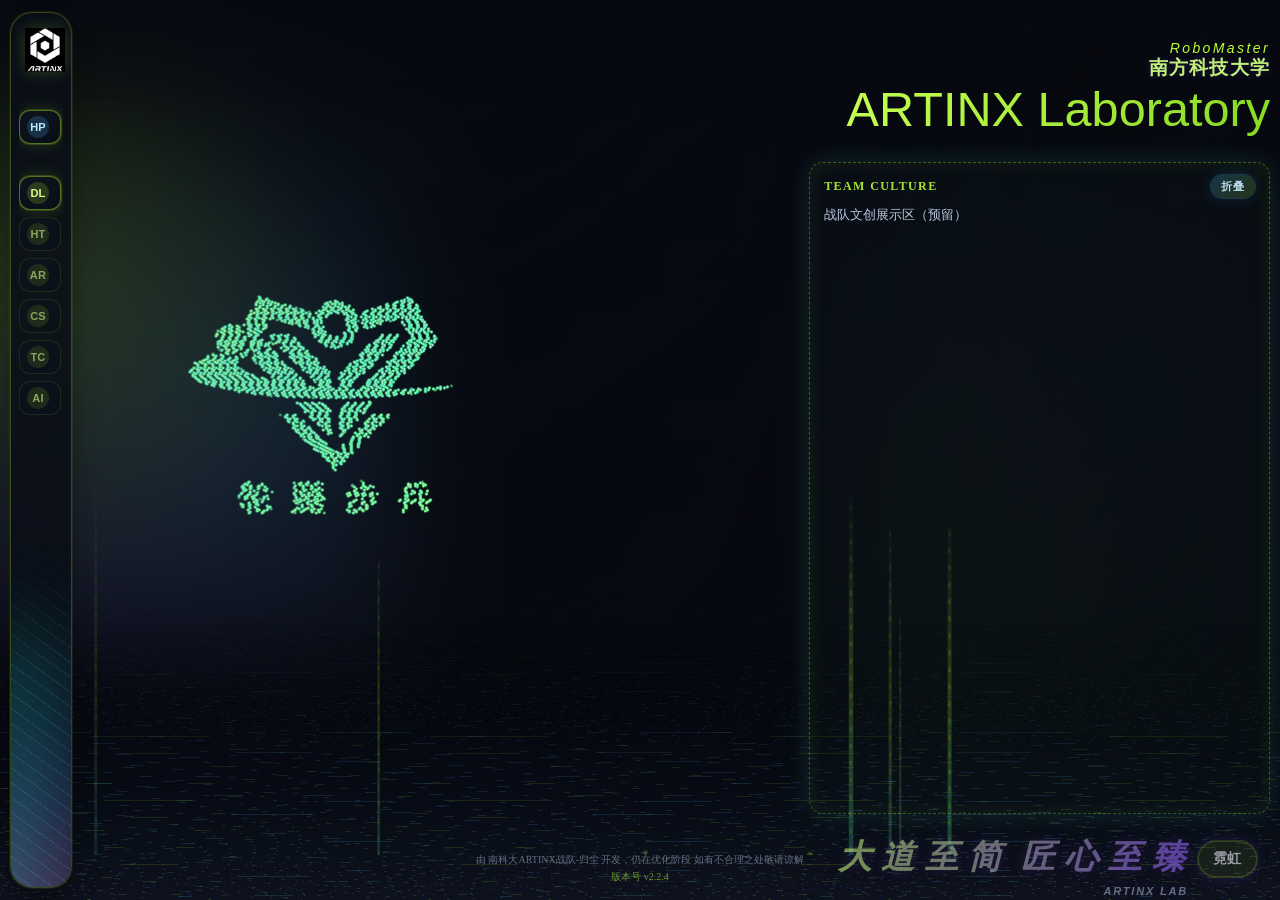
==== commit fb3359c2: "组件位置修复，ui美化" ====
--- a/pages/ARTINX-Calculate-Lab/ARTINX-Calculate-Lab.html
+++ b/pages/ARTINX-Calculate-Lab/ARTINX-Calculate-Lab.html
@@ -23,7 +23,7 @@
         <view class="global-bottom-flow"></view>
         <view class="page-backdrop-art">
             <video id="backdropVideo" class="page-backdrop-art-image" autoplay muted loop playsinline preload="auto"
-                src="../../Dark1mp4"></video>
+                src="../../assets/ARTINX-Calculate-Lab/Dark1.mp4"></video>
             <view class="page-backdrop-art-blend"></view>
         </view>
         <view class="page-backdrop-art-grid"></view>
@@ -35,7 +35,7 @@
         <view class="page-glow glow-bottom"></view>
         <view class="page-orbit orbit-one"></view>
         <view class="page-orbit orbit-two"></view>
-        <view id="floatingStageTitle" class="floating-stage-title">
+        <view id="floatingStageTitle" class="floating-stage-title" data-layout-key="floating">
             <view class="floating-stage-panel">
                 <text class="floating-stage-copy">大&nbsp;道&nbsp;至&nbsp;简&nbsp;&nbsp;匠&nbsp;心&nbsp;至&nbsp;臻</text>
                 <view id="floatingThemeSwitch" class="theme-switch floating-theme-switch" data-action="toggle-theme">霓虹
--- a/pages/ARTINX-Calculate-Lab/ARTINX-Calculate-Lab.css
+++ b/pages/ARTINX-Calculate-Lab/ARTINX-Calculate-Lab.css
@@ -38,13 +38,23 @@
     --wheel-scale: 1;
     --wheel-button-offset: 74px;
     --selector-offset-base: min(24vh, 220px);
-    --selector-offset: calc(var(--selector-offset-base) * var(--wheel-scale));
-    --exhibit-offset-y: calc(18px * var(--wheel-scale));
-    --selector-lift-y: calc(22px * var(--wheel-scale));
+    --selector-offset: var(--selector-offset-base);
+    --exhibit-offset-y: 18px;
+    --selector-lift-y: 22px;
     --exhibit-shift-extra: 4%;
     --selector-shift-extra: 2%;
     --wheel-fly-dx: 0px;
     --wheel-fly-dy: 0px;
+    --layout-wheel-x: 50%;
+    --layout-wheel-y: 62%;
+    --layout-exhibit-x: 25%;
+    --layout-exhibit-y: 45%;
+    --layout-flow-x: 25%;
+    --layout-flow-y: 45%;
+    --layout-bridge-x: 50%;
+    --layout-bridge-y: 75%;
+    --layout-floating-x: 88%;
+    --layout-floating-y: 92%;
     position: relative;
     min-height: 100vh;
     overflow-x: hidden;
@@ -489,7 +499,7 @@
 }
 
 .page-content-frost {
-    z-index: 2;
+    z-index: 1;
     backdrop-filter: none;
     -webkit-backdrop-filter: none;
 }
@@ -525,14 +535,14 @@
 .page-shell.backdrop-transitioning:not(.backdrop-revealing) .page-content {
     filter: saturate(1.26) hue-rotate(8deg);
     opacity: 0;
-    transform: translateY(12px);
+    transform: none;
     pointer-events: none;
 }
 
 .page-shell.backdrop-transitioning .page-content,
 .page-shell.backdrop-transitioning .hero-card,
 .page-shell.backdrop-transitioning .lab-columns {
-    animation: pre-assemble-shift 520ms cubic-bezier(0.2, 1, 0.24, 1) both;
+    animation: none;
 }
 
 .page-shell.backdrop-transitioning:not(.backdrop-revealing) .component-revolver,
@@ -556,7 +566,7 @@
 .page-shell.backdrop-revealing .lab-columns {
     opacity: 0;
     filter: blur(12px) saturate(1.3);
-    transform: translateY(10px);
+    transform: none;
     animation: assemble-reveal 450ms ease-out forwards;
 }
 
@@ -639,6 +649,7 @@
 }
 
 .glow-bottom {
+    display: none;
     bottom: -20vh;
     left: 50%;
     transform: translateX(-50%);
@@ -662,6 +673,7 @@
 }
 
 .page-shell.theme-light .glow-bottom {
+    display: none;
     opacity: 0.4;
 }
 
@@ -781,34 +793,34 @@
 
 @keyframes pre-assemble-shift {
     0% {
-        transform: translateY(26px) scale(0.985);
+        transform: none;
     }
 
     60% {
-        transform: translateY(10px) scale(0.995);
+        transform: none;
     }
 
     100% {
-        transform: translateY(6px) scale(1);
+        transform: none;
     }
 }
 
 @keyframes assemble-reveal {
     0% {
         opacity: 0;
-        transform: translateY(12px) scale(0.995);
+        transform: none;
         filter: blur(12px) saturate(1.35);
     }
 
     55% {
         opacity: 0.65;
-        transform: translateY(4px) scale(1);
+        transform: none;
         filter: blur(5px) saturate(1.2);
     }
 
     100% {
         opacity: 1;
-        transform: translateY(0) scale(1);
+        transform: none;
         filter: none;
     }
 }
@@ -816,7 +828,7 @@
 @keyframes assemble-dots {
     0% {
         opacity: 0;
-        transform: translateY(12px) scale(1.02);
+        transform: none;
     }
 
     40% {
@@ -825,7 +837,7 @@
 
     100% {
         opacity: 0;
-        transform: translateY(-6px) scale(1);
+        transform: none;
     }
 }
 
@@ -927,12 +939,12 @@
 
 .floating-stage-title {
     position: fixed;
-    right: clamp(10px, 2.2vw, 26px);
-    bottom: clamp(10px, 2.4vw, 24px);
+    right: clamp(10px, 1.8vw, 24px);
+    bottom: clamp(8px, 2vh, 20px);
     transform: translateY(20px);
-    z-index: 12;
+    z-index: 26;
     opacity: 0;
-    transition: transform 260ms cubic-bezier(0.22, 1.14, 0.32, 1), opacity 220ms ease;
+    transition: transform 320ms cubic-bezier(0.22, 1.14, 0.32, 1), opacity 280ms ease;
 }
 
 .floating-stage-title-visible {
@@ -948,6 +960,7 @@
 .floating-stage-panel {
     display: flex;
     align-items: center;
+    justify-content: flex-end;
     gap: 8px;
     padding: 0;
     border: none;
@@ -962,6 +975,8 @@
 }
 
 .floating-theme-switch {
+    position: relative;
+    z-index: 2;
     white-space: nowrap;
     padding: 4px 9px;
     font-size: 11px;
@@ -1674,8 +1689,8 @@
     margin-top: 0;
     margin-bottom: 7px;
     font-size: clamp(42px, 4.4vw, 68px);
-    line-height: 1.14;
-    padding-bottom: 0.08em;
+    line-height: 1.18;
+    padding-bottom: 0.14em;
     text-align: right;
     max-width: min(44vw, 760px);
     overflow: visible;
@@ -1833,17 +1848,23 @@
 }
 
 .page-shell.theme-light .team-culture-showcase {
-    border-color: rgba(127, 69, 242, 0.28);
-    background: linear-gradient(140deg, rgba(252, 253, 255, 0.78), rgba(238, 247, 234, 0.7));
-    box-shadow: inset 0 0 16px rgba(127, 69, 242, 0.08), 0 0 20px rgba(127, 69, 242, 0.12);
+    border-color: rgba(106, 82, 192, 0.36);
+    background: linear-gradient(145deg, rgba(248, 252, 255, 0.94), rgba(226, 238, 255, 0.9));
+    box-shadow: inset 0 0 18px rgba(112, 92, 198, 0.14), 0 0 18px rgba(120, 162, 236, 0.16);
 }
 
 .page-shell.theme-light .team-culture-kicker {
-    color: rgba(75, 43, 145, 0.88);
+    color: rgba(70, 44, 142, 0.96);
 }
 
 .page-shell.theme-light .team-culture-copy {
-    color: rgba(56, 44, 96, 0.82);
+    color: rgba(46, 34, 92, 0.94);
+}
+
+.page-shell.theme-light .team-culture-toggle {
+    color: rgba(54, 38, 114, 0.94);
+    background: linear-gradient(135deg, rgba(122, 154, 248, 0.26), rgba(176, 145, 238, 0.2));
+    box-shadow: 0 0 0 1px rgba(116, 140, 232, 0.32), 0 0 12px rgba(126, 154, 236, 0.22);
 }
 
 .hero-switch-group {
@@ -2818,8 +2839,8 @@
 
 .page-shell.focus-mode .hero-title-right {
     font-size: clamp(32px, 3.8vw, 52px);
-    line-height: 1.12;
-    padding-bottom: 0.08em;
+    line-height: 1.18;
+    padding-bottom: 0.14em;
     max-width: min(34vw, 560px);
     white-space: nowrap;
 }
@@ -2844,28 +2865,18 @@
 }
 
 .page-shell.focus-mode .hero-component-indicator {
-    margin-left: 14px;
-    max-width: min(34vw, 520px);
+    margin-left: 0;
+    max-width: min(42vw, 640px);
     position: fixed;
-    right: 92px;
-    top: 82px;
-    margin-left: 0;
+    right: 10px;
+    top: 40px;
     z-index: 12;
-    transform: translateX(-52px);
+    transform: none;
 }
 
 .page-shell.backdrop-transitioning .hero-logo,
 .page-shell.backdrop-transitioning .hero-texts {
-    animation-duration: 560ms;
-    animation-timing-function: cubic-bezier(0.2, 1.04, 0.28, 1);
-}
-
-.page-shell.backdrop-transitioning .hero-logo {
-    animation-name: hero-logo-drift;
-}
-
-.page-shell.backdrop-transitioning .hero-texts {
-    animation-name: hero-text-drift;
+    animation: none;
 }
 
 @keyframes hero-logo-drift {
@@ -2920,8 +2931,7 @@
 .page-shell.anchor-frozen .exhibit-selector,
 .page-shell.anchor-frozen .focus-flow-canvas,
 .page-shell.anchor-frozen .hero-component-indicator,
-.page-shell.anchor-frozen .collapse-bridge,
-.page-shell.anchor-frozen .quick-sidebar-list {
+.page-shell.anchor-frozen .collapse-bridge {
     opacity: 0;
     filter: blur(12px);
     pointer-events: none;
@@ -2931,7 +2941,7 @@
 .page-shell.focus-mode.anchor-ready.anchor-rebuild .culture-exhibit-zone,
 .page-shell.focus-mode.anchor-ready.anchor-rebuild .exhibit-selector,
 .page-shell.focus-mode.anchor-ready.anchor-rebuild .focus-flow-canvas {
-    animation: assemble-reveal 420ms ease-out both;
+    animation: none;
 }
 
 .page-shell.focus-mode .component-revolver {
@@ -2941,14 +2951,14 @@
     justify-content: flex-start;
     margin: 0;
     position: fixed;
-    left: 50vw;
-    top: 62vh;
-    transform: translate(-50%, -50%) scale(var(--wheel-scale));
+    left: var(--layout-wheel-x);
+    top: var(--layout-wheel-y);
+    transform: translate(-50%, -50%);
     z-index: 8;
     opacity: 0;
     filter: blur(10px);
     pointer-events: none;
-    transition: opacity 220ms ease, filter 220ms ease;
+    transition: opacity 320ms ease, filter 320ms ease;
 }
 
 .page-shell.focus-mode.wheel-expanded .component-revolver {
@@ -2981,13 +2991,13 @@
     58% {
         opacity: 1;
         filter: blur(2px);
-        transform: translate(calc(-50% + (var(--wheel-fly-dx) * 0.14)), calc(-50% + (var(--wheel-fly-dy) * 0.14))) scale(calc(var(--wheel-scale) * 1.06));
+        transform: translate(calc(-50% + (var(--wheel-fly-dx) * 0.14)), calc(-50% + (var(--wheel-fly-dy) * 0.14))) scale(1.06);
     }
 
     100% {
         opacity: 1;
         filter: blur(0);
-        transform: translate(-50%, -50%) scale(var(--wheel-scale));
+        transform: translate(-50%, -50%);
     }
 }
 
@@ -2995,7 +3005,7 @@
     0% {
         opacity: 1;
         filter: blur(0);
-        transform: translate(-50%, -50%) scale(var(--wheel-scale));
+        transform: translate(-50%, -50%);
     }
 
     100% {
@@ -3245,11 +3255,11 @@
 
     0%,
     100% {
-        transform: translate(-50%, -50%) translateY(0px) scale(var(--wheel-scale));
+        transform: translate(-50%, -50%) translateY(0px);
     }
 
     50% {
-        transform: translate(-50%, -50%) translateY(-10px) scale(var(--wheel-scale));
+        transform: translate(-50%, -50%) translateY(-10px);
     }
 }
 
@@ -3257,8 +3267,6 @@
     justify-content: flex-start;
     overflow: visible;
     width: min(100%, var(--revolver-size));
-    transform: scale(var(--wheel-scale));
-    transform-origin: center center;
 }
 
 .page-shell.focus-mode .revolver-shell {
@@ -3275,7 +3283,7 @@
     position: absolute;
     left: 50%;
     top: 50%;
-    transform: translate(-50%, -50%) scale(var(--wheel-scale));
+    transform: translate(-50%, -50%);
     transform-origin: center center;
     opacity: 0.88;
     transition: opacity 220ms ease, transform 220ms ease;
@@ -3370,7 +3378,7 @@
 .page-shell.focus-mode .component-revolver:hover .revolver-module-panel,
 .page-shell.focus-mode .revolver-module-panel:hover {
     opacity: 1;
-    transform: translate(-50%, -50%) scale(calc(var(--wheel-scale) * 1.02));
+    transform: translate(-50%, -50%) scale(1.02);
 }
 
 .page-shell.focus-mode .team-culture-showcase {
@@ -3403,15 +3411,14 @@
     align-items: center;
     order: 0;
     position: fixed;
-    left: var(--video-center-left);
-    top: calc(var(--video-center-top) + (var(--wheel-button-offset) * var(--wheel-scale) * 1.25));
+    left: var(--layout-bridge-x);
+    top: var(--layout-bridge-y);
     transform: translateX(-50%);
     z-index: 13;
 }
 
 .page-shell.focus-mode .collapse-bridge-btn {
-    transform: scale(var(--wheel-scale));
-    transform-origin: center top;
+    transform: none;
 }
 
 .page-shell.focus-mode .hero-component-kicker,
@@ -3426,12 +3433,12 @@
 .page-shell.focus-mode .culture-exhibit-zone {
     display: block;
     position: fixed;
-    left: var(--wheel-anchor-left);
-    top: calc(var(--wheel-anchor-top) + var(--exhibit-offset-y) + var(--exhibit-shift-extra));
-    width: calc(30vw * var(--wheel-scale));
-    height: calc(30vh * var(--wheel-scale));
+    left: var(--layout-exhibit-x);
+    top: var(--layout-exhibit-y);
+    width: 42vw;
+    height: 38vh;
     transform: translate(-50%, -50%);
-    border-radius: calc(18px * var(--wheel-scale));
+    border-radius: 18px;
     z-index: 9;
     pointer-events: auto;
     overflow: visible;
@@ -3441,7 +3448,7 @@
     opacity: 1;
     filter: saturate(1.06) blur(0);
     transition: opacity 260ms ease, filter 260ms ease, transform 260ms ease;
-    animation: exhibit-pattern-float 4.8s ease-in-out infinite;
+    animation: exhibit-pattern-float 3.8s ease-in-out infinite;
 }
 
 .page-shell.focus-mode .culture-exhibit-zone:hover,
@@ -3452,19 +3459,7 @@
 }
 
 .page-shell.focus-mode .culture-exhibit-zone::before {
-    content: '';
-    position: absolute;
-    left: 50%;
-    top: 100%;
-    width: 56%;
-    height: 56%;
-    transform: translateX(-50%);
-    pointer-events: none;
-    z-index: -1;
-    background: radial-gradient(58% 58% at 50% 50%, rgba(184, 255, 44, 0.48), rgba(72, 186, 255, 0.34) 56%, rgba(127, 69, 242, 0.08) 82%);
-    filter: blur(5px);
-    opacity: 0.78;
-    animation: holo-oval-breathe 1.9s ease-in-out infinite;
+    content: none;
 }
 
 .page-shell.focus-mode .culture-exhibit-zone::after {
@@ -3506,16 +3501,16 @@
     width: 100%;
     height: 100%;
     border-radius: inherit;
-    clip-path: inset(0 round calc(18px * var(--wheel-scale)));
+    clip-path: inset(0 round 18px);
 }
 
 .focus-flow-canvas {
     display: none;
     position: fixed;
-    left: var(--wheel-anchor-left);
-    top: var(--wheel-anchor-top);
-    width: calc(100vw * var(--wheel-scale));
-    height: calc(100vh * var(--wheel-scale));
+    left: var(--layout-flow-x);
+    top: var(--layout-flow-y);
+    width: 100vw;
+    height: 100vh;
     pointer-events: none;
     z-index: 6;
     opacity: 0.96;
@@ -3538,7 +3533,7 @@
 }
 
 .exhibit-selector {
-    display: none;
+    display: none !important;
 }
 
 .page-shell.focus-mode .exhibit-selector {
@@ -3929,8 +3924,8 @@
     }
 
     .page-shell.focus-mode .culture-exhibit-zone {
-        width: calc(36vw * var(--wheel-scale));
-        height: calc(32vh * var(--wheel-scale));
+        width: 48vw;
+        height: 31vh;
         transform: translate(-50%, -50%);
     }
 
@@ -3997,8 +3992,8 @@
     }
 
     .page-shell.focus-mode .culture-exhibit-zone {
-        width: calc(56vw * var(--wheel-scale));
-        height: calc(26vh * var(--wheel-scale));
+        width: 58vw;
+        height: 25vh;
         transform: translate(-50%, -50%);
     }
 
@@ -4082,10 +4077,13 @@
 }
 
 .page-shell.theme-light .global-bottom-flow {
-    background: repeating-radial-gradient(ellipse 128% 22% at 14% 100%, rgba(88, 160, 255, 0.14) 0 1px, rgba(0, 0, 0, 0) 1px 36px),
-        repeating-radial-gradient(ellipse 132% 24% at 46% 100%, rgba(143, 100, 238, 0.12) 0 1px, rgba(0, 0, 0, 0) 1px 40px),
-        repeating-radial-gradient(ellipse 136% 26% at 78% 100%, rgba(117, 204, 255, 0.14) 0 1px, rgba(0, 0, 0, 0) 1px 42px),
-        linear-gradient(180deg, rgba(243, 247, 255, 0) 0%, rgba(226, 237, 255, 0.14) 40%, rgba(213, 226, 255, 0.3) 100%);
+    opacity: 0.74;
+    mix-blend-mode: multiply;
+    filter: saturate(0.9) brightness(0.98);
+    background: repeating-radial-gradient(ellipse 128% 22% at 14% 100%, rgba(124, 172, 236, 0.14) 0 1px, rgba(0, 0, 0, 0) 1px 36px),
+        repeating-radial-gradient(ellipse 132% 24% at 46% 100%, rgba(154, 142, 214, 0.12) 0 1px, rgba(0, 0, 0, 0) 1px 40px),
+        repeating-radial-gradient(ellipse 136% 26% at 78% 100%, rgba(136, 186, 232, 0.12) 0 1px, rgba(0, 0, 0, 0) 1px 42px),
+        linear-gradient(180deg, rgba(241, 247, 255, 0) 0%, rgba(224, 236, 252, 0.12) 44%, rgba(211, 223, 244, 0.24) 100%);
 }
 
 .page-shell.motion-particle-transition .component-revolver,
@@ -4120,6 +4118,6 @@
     }
 
     50% {
-        transform: translate(-50%, -50%) translateY(-8px);
+        transform: translate(-50%, -50%) translateY(-10px);
     }
 }
